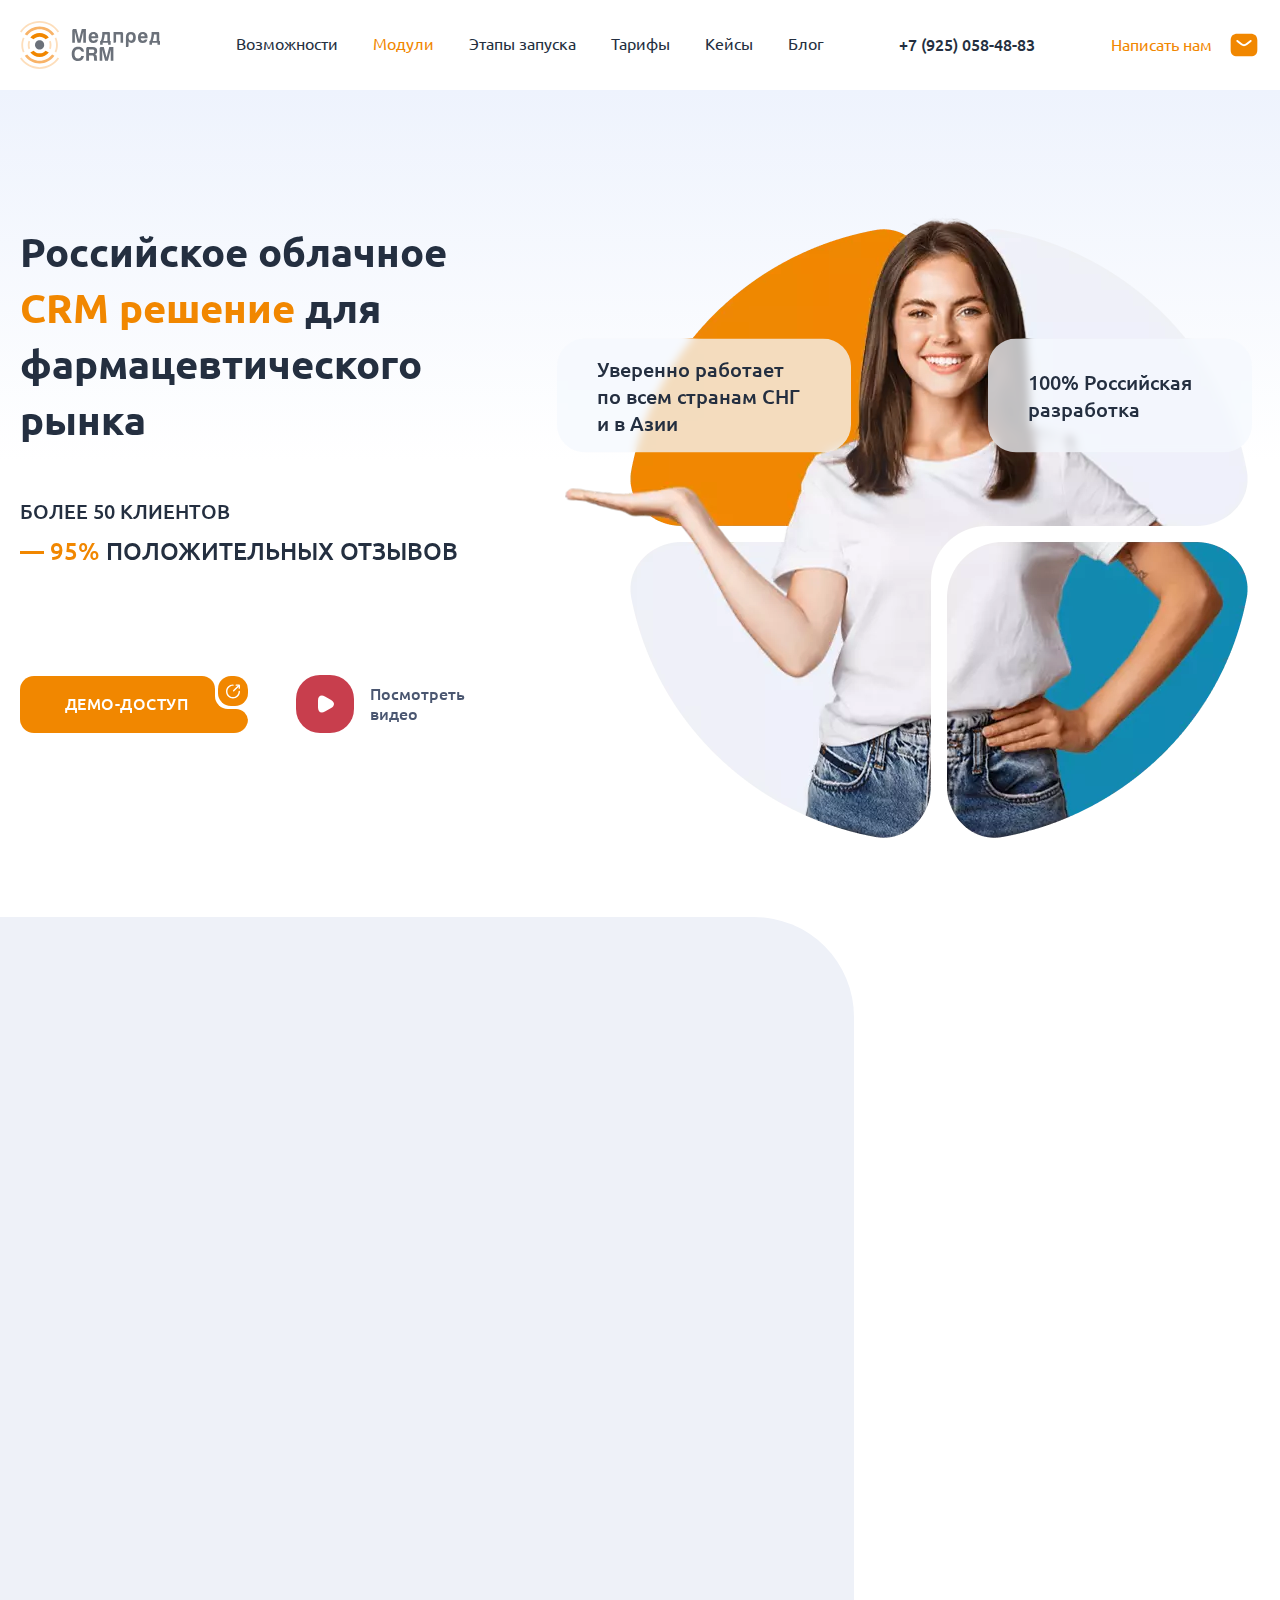
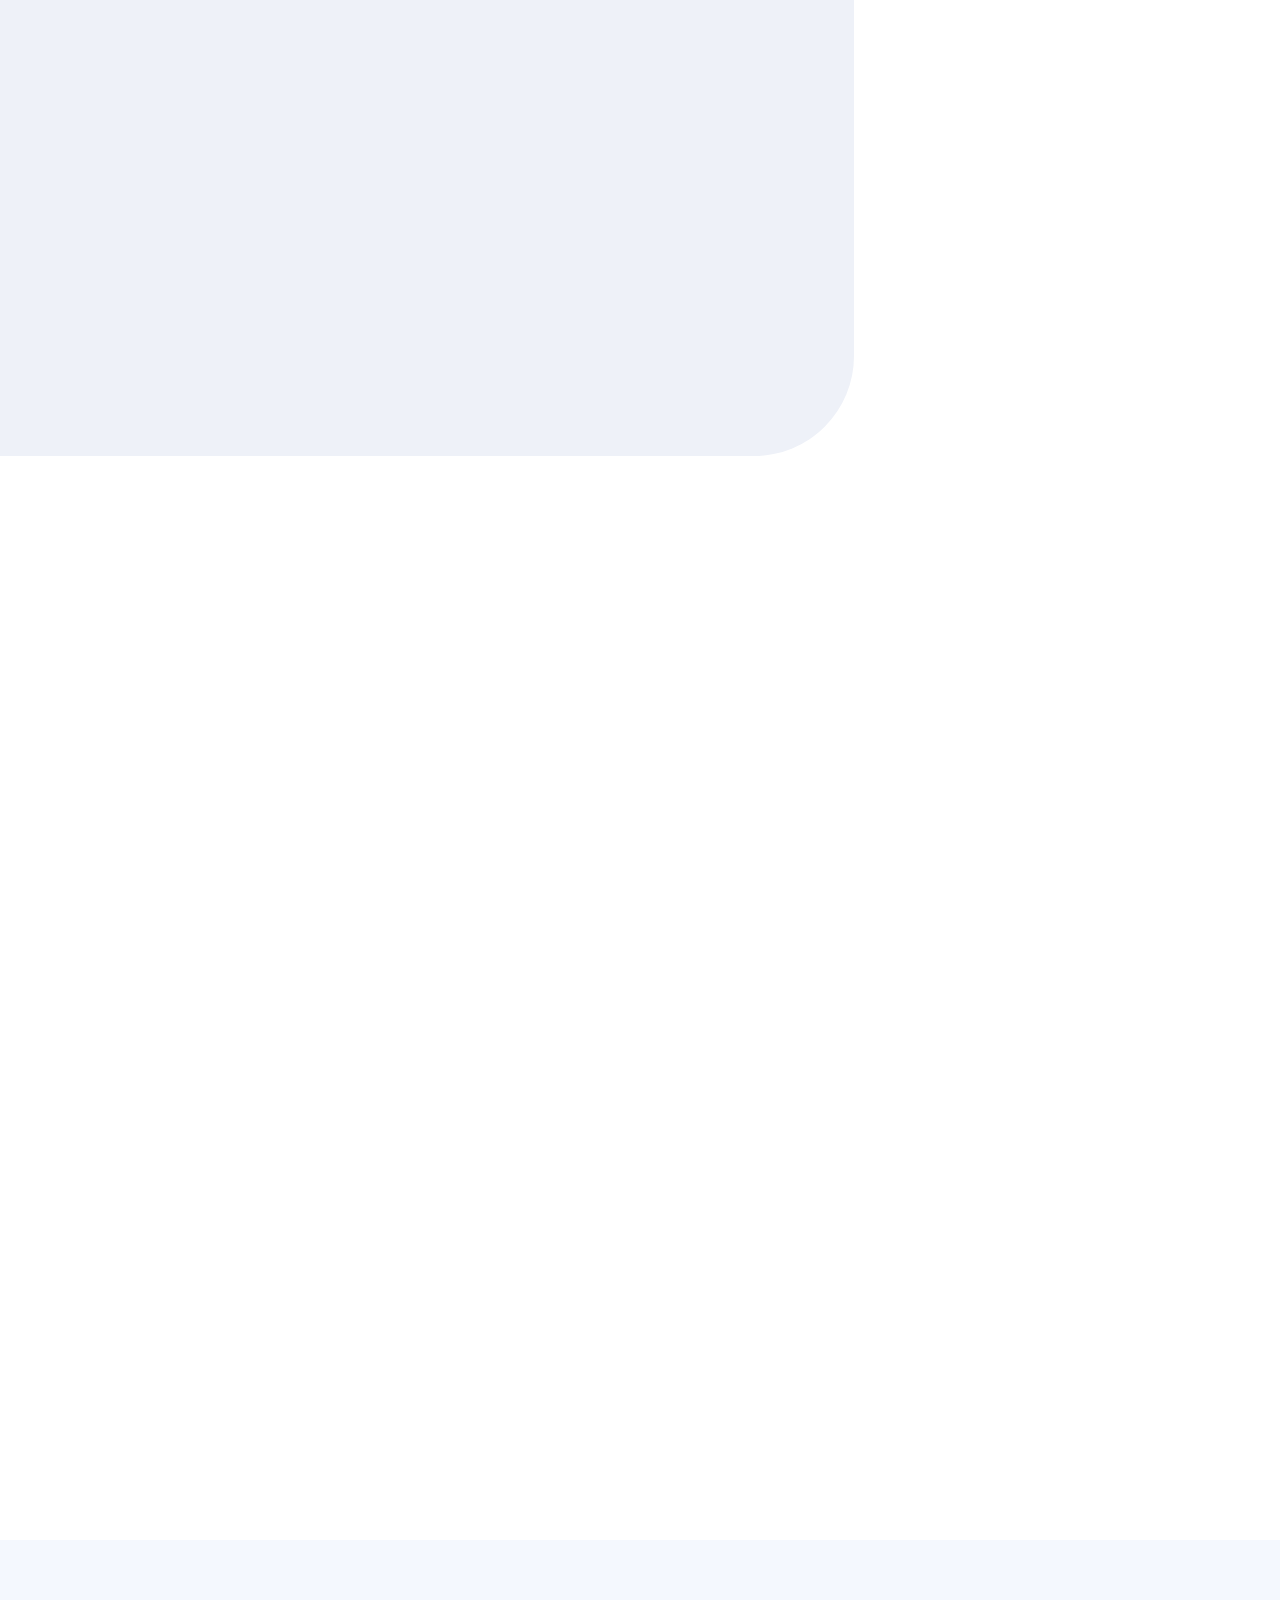
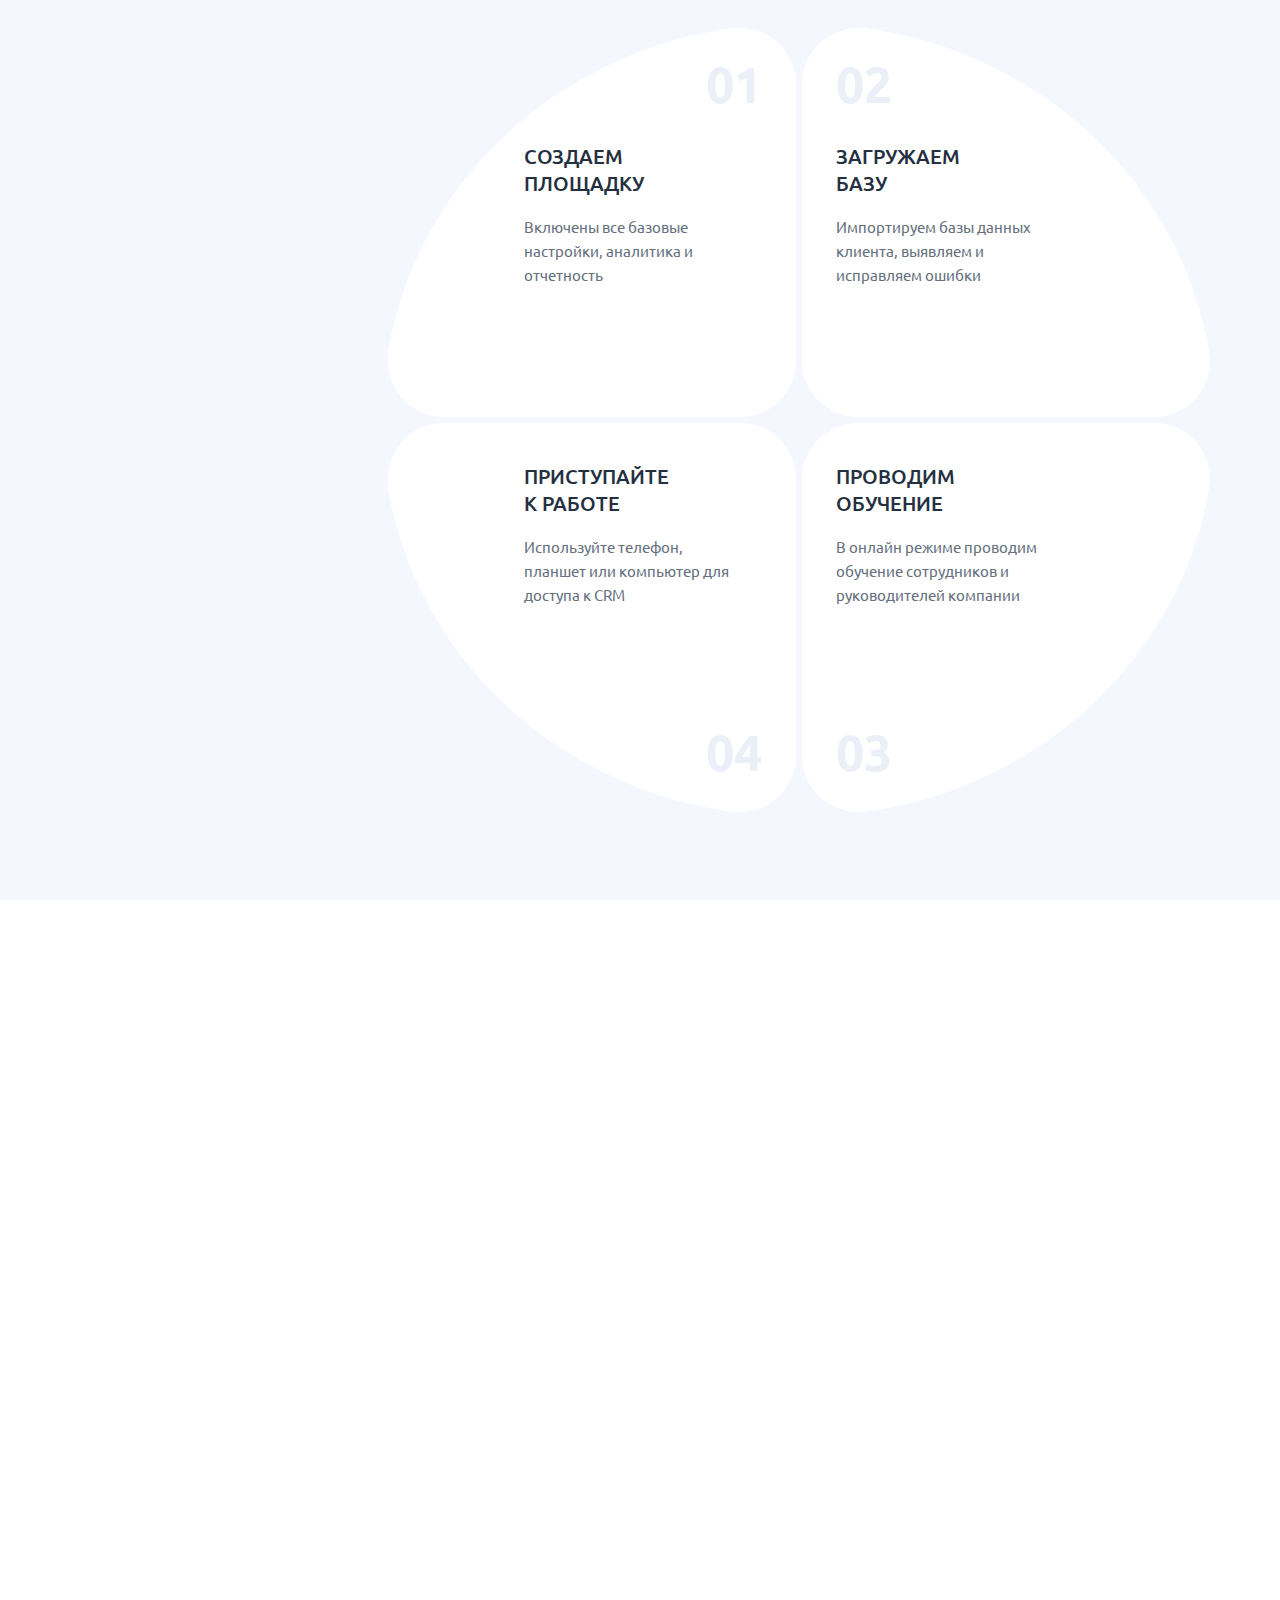
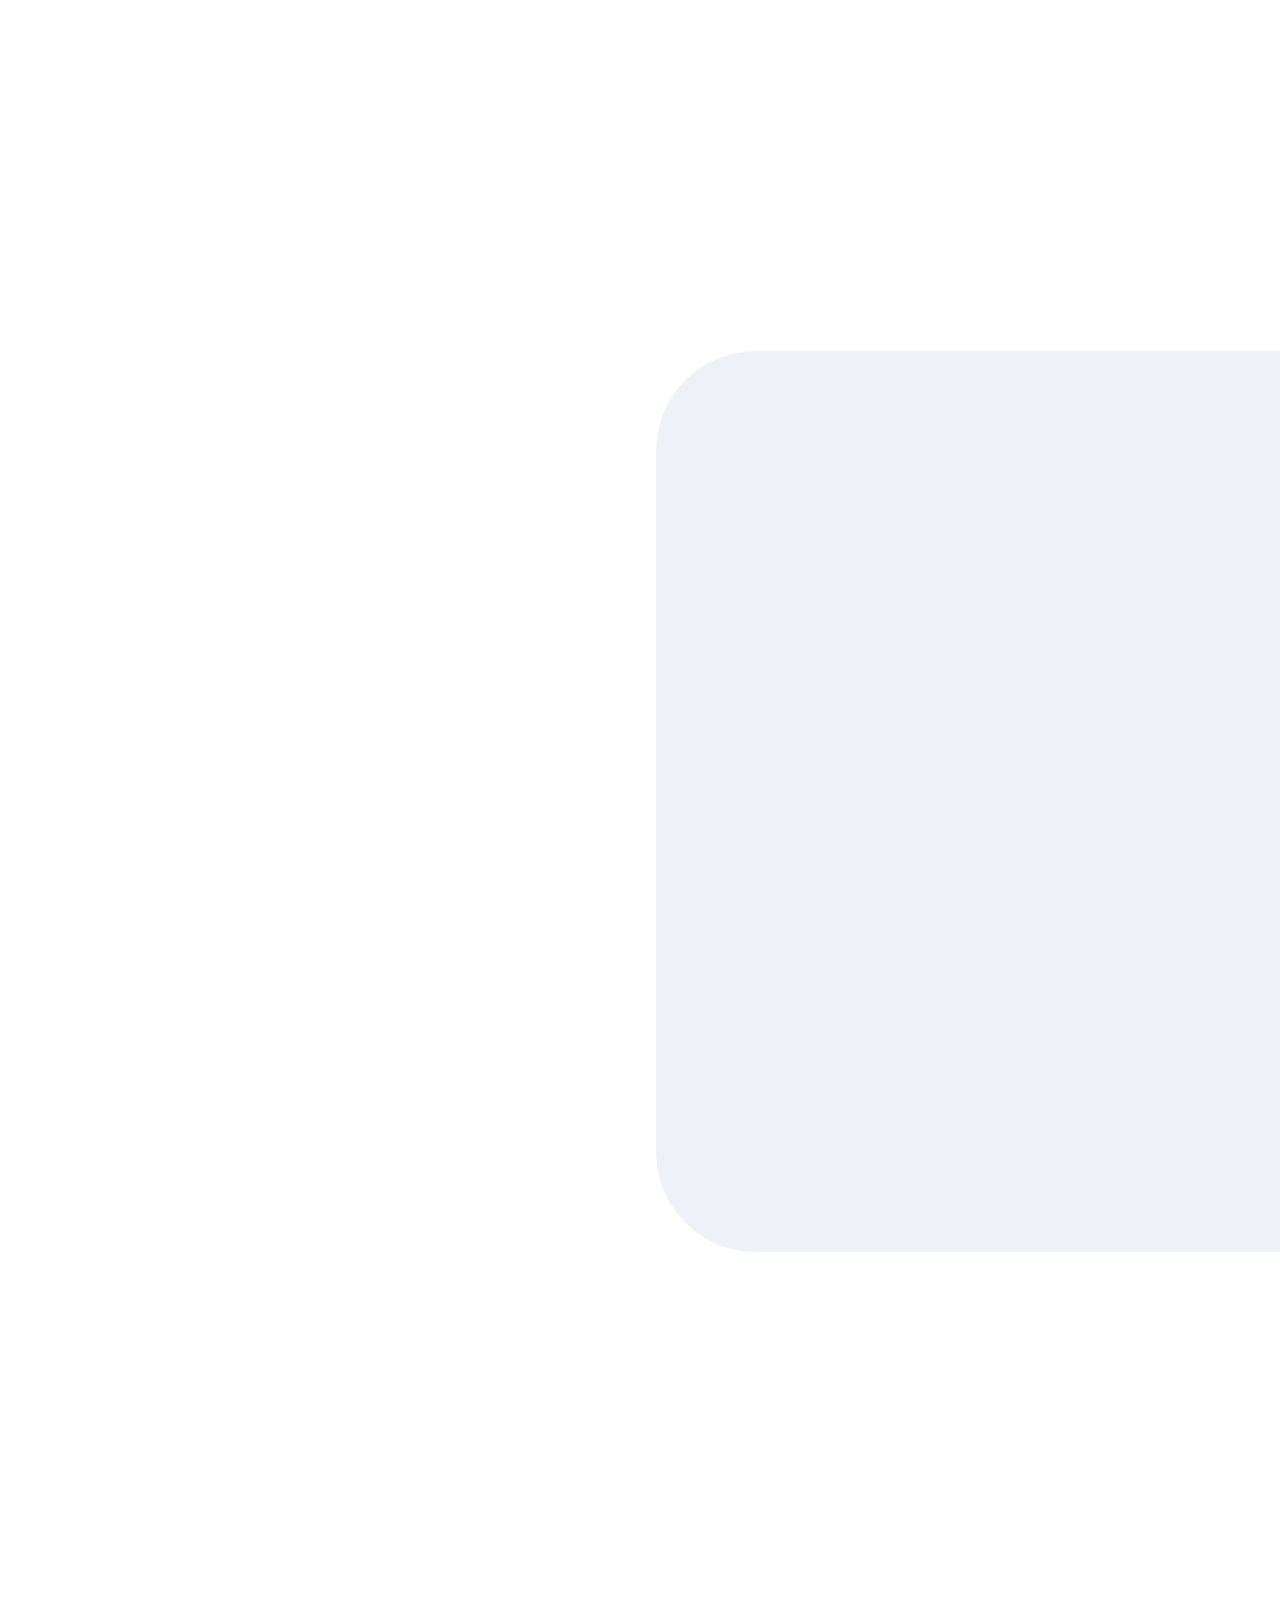
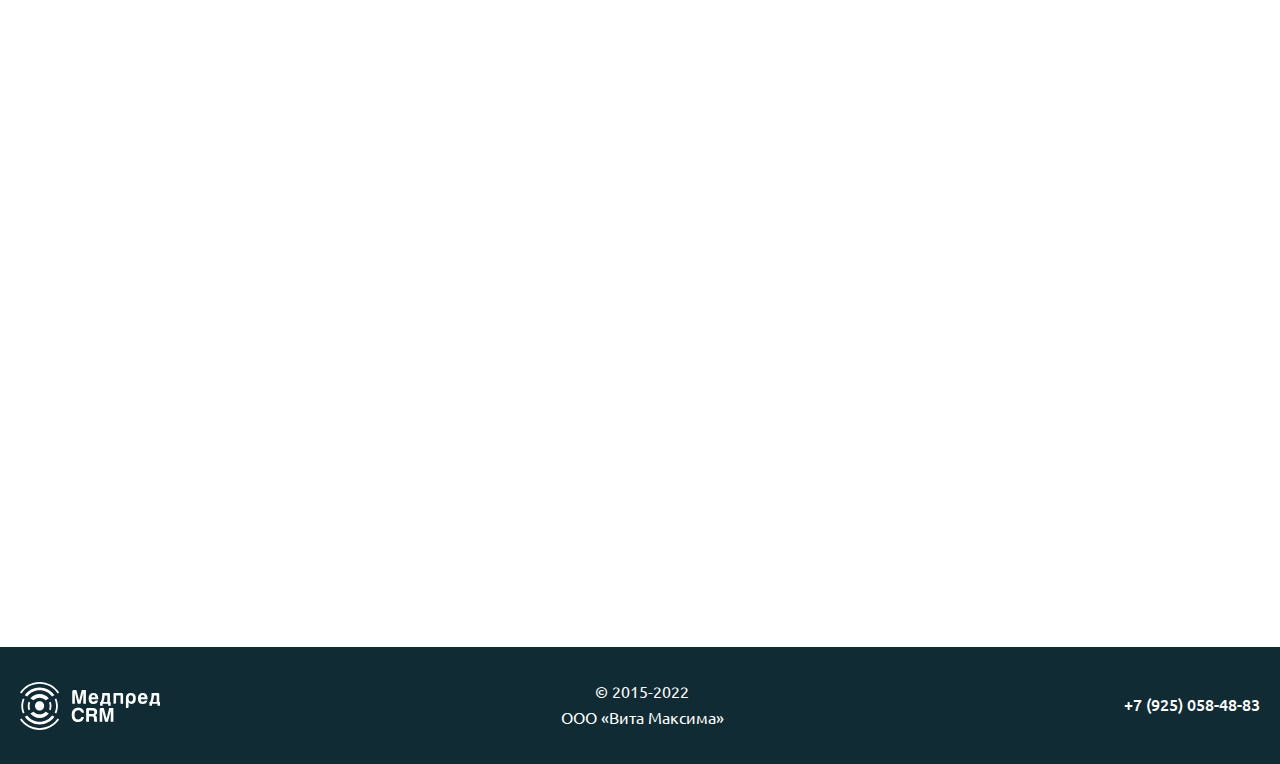
==== index.html @ c1ce5679 "new site" ====
<!DOCTYPE html>
<html lang="ru">

<head>
	<meta charset="UTF-8">
	<meta name="viewport" content="width=device-width, initial-scale=1.0">
	<link rel="stylesheet" href="plugins/swiper/swiper.min.css">
	<link rel="stylesheet" href="plugins/fancybox/fancybox.css">
	<link rel="stylesheet" href="plugins/aos/aos.css">
	<link rel="stylesheet" href="css/style.css">
	<title>Главная</title>
</head>

<body>

	<!--svg Sprite-->
<svg width="0" height="0" class="hidden" style="display: none">
	<symbol viewBox="0 0 32 32" xmlns="http://www.w3.org/2000/svg" id="sms">
		<path
			d="M22.6665 4.6665H9.33317C5.33317 4.6665 2.6665 6.6665 2.6665 11.3332V20.6665C2.6665 25.3332 5.33317 27.3332 9.33317 27.3332H22.6665C26.6665 27.3332 29.3332 25.3332 29.3332 20.6665V11.3332C29.3332 6.6665 26.6665 4.6665 22.6665 4.6665ZM23.2932 12.7865L19.1198 16.1198C18.2398 16.8265 17.1198 17.1732 15.9998 17.1732C14.8798 17.1732 13.7465 16.8265 12.8798 16.1198L8.7065 12.7865C8.27984 12.4398 8.21317 11.7998 8.5465 11.3732C8.89317 10.9465 9.51984 10.8665 9.9465 11.2132L14.1198 14.5465C15.1332 15.3598 16.8532 15.3598 17.8665 14.5465L22.0398 11.2132C22.4665 10.8665 23.1065 10.9332 23.4398 11.3732C23.7865 11.7998 23.7198 12.4398 23.2932 12.7865Z" />
	</symbol>
	<symbol viewBox="0 0 16 17" xmlns="http://www.w3.org/2000/svg" id="arrow-btn">
		<path fill-rule="evenodd" clip-rule="evenodd"
			d="M0.583496 8.92709C0.583496 4.83324 3.90603 1.51123 8.00016 1.51123C8.41438 1.51123 8.75016 1.84702 8.75016 2.26123C8.75016 2.67544 8.41438 3.01123 8.00016 3.01123C4.73429 3.01123 2.0835 5.66183 2.0835 8.92709C2.0835 12.1923 4.73429 14.8429 8.00016 14.8429C11.266 14.8429 13.9168 12.1923 13.9168 8.92709C13.9168 8.51288 14.2526 8.17709 14.6668 8.17709C15.081 8.17709 15.4168 8.51288 15.4168 8.92709C15.4168 13.0209 12.0943 16.3429 8.00016 16.3429C3.90603 16.3429 0.583496 13.0209 0.583496 8.92709Z" />
		<path fill-rule="evenodd" clip-rule="evenodd"
			d="M14.6635 2.26435C14.9564 2.55724 14.9564 3.03211 14.6635 3.32501L9.19683 8.79167C8.90394 9.08457 8.42907 9.08457 8.13617 8.79167C7.84328 8.49878 7.84328 8.02391 8.13617 7.73101L13.6028 2.26435C13.8957 1.97145 14.3706 1.97145 14.6635 2.26435Z" />
		<path fill-rule="evenodd" clip-rule="evenodd"
			d="M10.6968 2.26123C10.6968 1.84702 11.0326 1.51123 11.4468 1.51123H14.6668C15.081 1.51123 15.4168 1.84702 15.4168 2.26123V5.48123C15.4168 5.89544 15.081 6.23123 14.6668 6.23123C14.2526 6.23123 13.9168 5.89544 13.9168 5.48123V3.01123H11.4468C11.0326 3.01123 10.6968 2.67544 10.6968 2.26123Z" />
	</symbol>
	<symbol viewBox="0 0 24 24" xmlns="http://www.w3.org/2000/svg" id="play">
		<path
			d="M4 11.9999V8.43989C4 4.01989 7.13 2.2099 10.96 4.4199L14.05 6.1999L17.14 7.9799C20.97 10.1899 20.97 13.8099 17.14 16.0199L14.05 17.7999L10.96 19.5799C7.13 21.7899 4 19.9799 4 15.5599V11.9999Z" />
	</symbol>
	<symbol viewBox="0 0 24 24" xmlns="http://www.w3.org/2000/svg" id="user">
		<path fill-rule="evenodd" clip-rule="evenodd"
			d="M12 2.75C9.65279 2.75 7.75 4.65279 7.75 7C7.75 9.34721 9.65279 11.25 12 11.25C14.3472 11.25 16.25 9.34721 16.25 7C16.25 4.65279 14.3472 2.75 12 2.75ZM6.25 7C6.25 3.82436 8.82436 1.25 12 1.25C15.1756 1.25 17.75 3.82436 17.75 7C17.75 10.1756 15.1756 12.75 12 12.75C8.82436 12.75 6.25 10.1756 6.25 7Z" />
		<path fill-rule="evenodd" clip-rule="evenodd"
			d="M2.66016 22C2.66016 17.5791 6.99728 14.25 12.0002 14.25C17.003 14.25 21.3401 17.5791 21.3401 22C21.3401 22.4142 21.0044 22.75 20.5901 22.75C20.1759 22.75 19.8401 22.4142 19.8401 22C19.8401 18.6809 16.4773 15.75 12.0002 15.75C7.52303 15.75 4.16016 18.6809 4.16016 22C4.16016 22.4142 3.82437 22.75 3.41016 22.75C2.99594 22.75 2.66016 22.4142 2.66016 22Z" />
	</symbol>
	<symbol viewBox="0 0 24 24" xmlns="http://www.w3.org/2000/svg" id="home">
		<path fill-rule="evenodd" clip-rule="evenodd"
			d="M11.4837 1.26893C12.5191 1.24465 13.5961 1.50772 14.4501 2.10555L20.6288 6.43468C20.6291 6.43483 20.6286 6.43452 20.6288 6.43468C21.2484 6.86672 21.7707 7.53283 22.1361 8.23291C22.5017 8.9333 22.75 9.74277 22.75 10.5V17.78C22.75 20.503 20.5254 22.74 17.79 22.74H6.21C3.47347 22.74 1.25 20.5019 1.25 17.77V10.36C1.25 9.6495 1.47441 8.88048 1.80418 8.20836C2.134 7.53615 2.60552 6.88682 3.16901 6.44837L8.55901 2.24837C9.38375 1.60692 10.4482 1.29321 11.4837 1.26893ZM9.48046 3.43199C9.48037 3.43205 9.48054 3.43192 9.48046 3.43199L4.09099 7.63157C3.75471 7.89312 3.4109 8.33901 3.15082 8.86909C2.89059 9.39946 2.75 9.94045 2.75 10.36V17.77C2.75 19.6781 4.30653 21.24 6.21 21.24H17.79C19.6946 21.24 21.25 19.6769 21.25 17.78V10.5C21.25 10.0472 21.0933 9.47665 20.8064 8.92703C20.5195 8.37737 20.1413 7.92324 19.7712 7.66527L19.7696 7.66421L13.5899 3.3344C13.5898 3.33434 13.59 3.33446 13.5899 3.3344C13.044 2.95235 12.2958 2.7503 11.5188 2.76852C10.7419 2.78674 10.0057 3.02357 9.48046 3.43199Z" />
		<path fill-rule="evenodd" clip-rule="evenodd"
			d="M12 14.24C12.4142 14.24 12.75 14.5758 12.75 14.99V17.99C12.75 18.4042 12.4142 18.74 12 18.74C11.5858 18.74 11.25 18.4042 11.25 17.99V14.99C11.25 14.5758 11.5858 14.24 12 14.24Z" />
	</symbol>
	<symbol viewBox="-3 4.5 24 24" xmlns="http://www.w3.org/2000/svg" id="phone">
		<path
			d="M13.8 25.52c-3.12 0-6.48-2.72-8.76-4.96-1.96-1.92-5.12-5.64-5.040-8.96 0.040-1.4 0.64-2.56 1.76-3.52 1.28-1.080 2.28-1.6 3.16-1.6 1.24 0 1.92 0.96 2.36 1.6 0.4 0.6 1.4 2.080 1.8 2.84 0.64 1.2 0.32 2.28-0.92 3.24-0.080 0.040-0.080 0.080-0.12 0.12-0.040 0.36 0.84 1.24 1.24 1.6l0.4 0.4c0.4 0.4 1.2 1.24 1.6 1.24 0.040 0 0.12-0.080 0.12-0.12 0.64-0.84 1.32-1.24 2.080-1.24 0.48 0 0.88 0.16 1.16 0.32 0.76 0.4 2.24 1.4 2.84 1.8 0.56 0.4 1.44 1 1.6 2.040 0.12 0.96-0.36 2.040-1.56 3.48-1.040 1.16-2.28 1.72-3.72 1.72v0zM4.96 8.12c-0.24 0-0.84 0.16-2.080 1.2-0.76 0.64-1.16 1.4-1.2 2.32-0.080 2 1.56 4.8 4.48 7.72 2.84 2.84 5.6 4.48 7.6 4.48v0c0.96 0 1.8-0.4 2.48-1.2 1.12-1.32 1.24-1.92 1.2-2.16-0.040-0.28-0.32-0.52-0.88-0.88-0.44-0.32-1.96-1.32-2.68-1.72-0.12-0.080-0.24-0.12-0.36-0.12-0.2 0-0.48 0.2-0.76 0.6-0.48 0.64-1.040 0.76-1.44 0.76v0c-1.080 0-2.040-0.96-2.8-1.72l-0.36-0.36c-0.8-0.8-1.8-1.76-1.72-2.88 0.040-0.36 0.16-0.88 0.76-1.32 0.76-0.56 0.64-0.8 0.48-1.12-0.4-0.72-1.4-2.24-1.72-2.68-0.48-0.68-0.72-0.92-1-0.92z">
		</path>
	</symbol>
	<symbol viewBox="0 0 24 24" xmlns="http://www.w3.org/2000/svg" id="mail">
		<path fill-rule="evenodd" clip-rule="evenodd"
			d="M3.88534 5.2371C3.20538 5.86848 2.75 6.89295 2.75 8.5V15.5C2.75 17.1071 3.20538 18.1315 3.88534 18.7629C4.57535 19.4036 5.61497 19.75 7 19.75H17C18.385 19.75 19.4246 19.4036 20.1147 18.7629C20.7946 18.1315 21.25 17.1071 21.25 15.5V8.5C21.25 6.89295 20.7946 5.86848 20.1147 5.2371C19.4246 4.59637 18.385 4.25 17 4.25H7C5.61497 4.25 4.57535 4.59637 3.88534 5.2371ZM2.86466 4.13791C3.92465 3.15363 5.38503 2.75 7 2.75H17C18.615 2.75 20.0754 3.15363 21.1353 4.13791C22.2054 5.13152 22.75 6.60705 22.75 8.5V15.5C22.75 17.393 22.2054 18.8685 21.1353 19.8621C20.0754 20.8464 18.615 21.25 17 21.25H7C5.38503 21.25 3.92465 20.8464 2.86466 19.8621C1.79462 18.8685 1.25 17.393 1.25 15.5V8.5C1.25 6.60705 1.79462 5.13152 2.86466 4.13791Z" />
		<path fill-rule="evenodd" clip-rule="evenodd"
			d="M17.586 8.53196C17.8445 8.85561 17.7917 9.32754 17.4681 9.58605L14.3372 12.0868C13.0338 13.1244 10.9563 13.1244 9.65289 12.0868L9.65104 12.0853L6.53105 9.58531C6.2078 9.3263 6.15573 8.85429 6.41474 8.53105C6.67375 8.2078 7.14576 8.15573 7.46901 8.41474L10.588 10.9139C11.3446 11.5155 12.6462 11.5154 13.4026 10.9135C13.4027 10.9134 13.4025 10.9136 13.4026 10.9135L16.532 8.41401C16.8556 8.15551 17.3275 8.20832 17.586 8.53196Z" />
	</symbol>
	<symbol viewBox="0 0 418 341" xmlns="http://www.w3.org/2000/svg" id="news">
		<path
			d="M335 32C335 14.3269 320.673 0 303 0H418V113C418 95.3269 403.673 81 386 81H367C349.327 81 335 66.6731 335 49V32Z" />
		<path
			d="M144.5 317C144.5 330.255 155.245 341 168.5 341H0V261C0 278.673 14.3269 293 32 293H120.5C133.755 293 144.5 303.745 144.5 317Z" />
	</symbol>
	<symbol viewBox="0 0 418 341" xmlns="http://www.w3.org/2000/svg" id="news-2">

	</symbol>
</svg>
<!--svg Sprite-->

	<div class="wrapper">
		<header class="header">
			<div class='container'>
				<div class="header__row">
					<div class="header__left">
						<div class="header__logo">
							<a href="/" class="logo">
								<img src="img/logo.svg" alt="#" />
							</a>
						</div>
					</div>
					<div class="header__center">
						<div class="header__menu">
							<div class="menu js-menu">
								<nav class="menu__body">
									<ul class="menu__list">
										<li class="menu__item">
											<a href="#" class="menu__link">Возможности</a>
										</li>
										<li class="menu__item">
											<a href="#" class="menu__link active">Модули</a>
										</li>
										<li class="menu__item">
											<a href="#" class="menu__link">Этапы запуска</a>
										</li>
										<li class="menu__item">
											<a href="#" class="menu__link">Тарифы</a>
										</li>
										<li class="menu__item">
											<a href="#" class="menu__link">Кейсы</a>
										</li>
										<li class="menu__item">
											<a href="#" class="menu__link">Блог</a>
										</li>
									</ul>
								</nav>
							</div>
						</div>
					</div>
					<div class="header__phone" data-da=".menu__body,575.98,last">
						<a href="tel:79250584883" class="header__tel">+7 (925) 058-48-83</a>
					</div>
					<div class="header__right">
						<div class="header__body">
							<div class="header__button">
								<a href="#" class="header__btn">
									Написать нам
									<svg>
										<use xlink:href="#sms"></use>
									</svg>
								</a>
							</div>
							<div class="header__icon">
								<div class="icon-menu js-menu__btn">
									<span></span>
									<span></span>
									<span></span>
								</div>
							</div>
						</div>
					</div>
				</div>
			</div>
		</header>
		<div class="main">


<div class="offer">
	<div class='container'>
		<div class="offer__row">
			<div class="offer__left">
				<div class="offer__body" data-aos="fade" data-aos-duration="1000">
					<div class="offer__title">
						<h1>
							Российское облачное<br> <span>CRM решение</span> для фармацевтического рынка
						</h1>
					</div>
					<div class="offer__text">
						Более 50 клиентов<br>
						<span><span class="color-orange">— 95%</span> положительных отзывов</span>
					</div>
					<div class="offer__bottons">
						<div class="offer__btn">
							<a href="#" class="btn btn-orange">
								<div class="btn__icon">
									<div class="btn__elem-1"></div>
									<svg>
										<use xlink:href="#arrow-btn"></use>
									</svg>
									<div class="btn__elem-2"></div>
								</div>
								<div class="btn__text">
									Демо-доступ
								</div>
							</a>
						</div>
						<div class="offer__btn">
							<a href="#" class="btn-video">
								<span>
									<svg>
										<use xlink:href="#play"></use>
									</svg>
								</span>
								Посмотреть<br>
								видео
							</a>
						</div>
					</div>
				</div>
			</div>
			<div class="offer__right">
				<div class="offer__box">
					<div class="offer__items">
						<div class="offer__item" data-aos="fade" data-aos-duration="1000" data-aos-delay="300">
							<div class="offer__item-text">
								Уверенно работает<br>
								по всем странам СНГ<br>
								и в Азии
							</div>
						</div>
						<div class="offer__item" data-aos="fade" data-aos-duration="1000" data-aos-delay="600">
							<div class="offer__item-text">
								100% Российская<br>
								разработка
							</div>
						</div>
						<div class="offer__item" data-aos="fade" data-aos-duration="1000" data-aos-delay="1200">
							<div class="offer__item-text">
								Есть английская<br>
								версия
							</div>
						</div>
						<div class="offer__item" data-aos="fade" data-aos-duration="1000" data-aos-delay="900">
							<div class="offer__item-text">
								Регистрация в<br>
								Минсвязи и <br>
								Роскомнадзоре
							</div>
						</div>
					</div>
					<div class="offer__images">
						<div class="offer__img">
							<picture>
								<source srcset="img/offer-img.webp" type="image/webp">
								<img src="img/offer-img.png" alt="#" />
							</picture>
						</div>
					</div>
				</div>
			</div>
		</div>
	</div>
</div>

<div class="about-home">
	<div class='container'>
		<div class="about-home__top" data-aos="fade" data-aos-duration="1000">
			<div class="about-home__title">
				Медпред CRM это:
			</div>
			<div class="about-home__text">
				универсальный продукт с которым можно работать на любом устройстве - ПК, ноутбук, планшет, смартфон и на
				любой операционной системе Windows/Mac OS Linuks
			</div>
		</div>
		<div class="about-home__row">
			<div class="about-home__col">
				<div class="item-about" data-aos="fade" data-aos-duration="1000">
					<div class="item-about__icon">
						<svg viewBox="0 0 40 40" fill="none" xmlns="http://www.w3.org/2000/svg">
							<path fill-rule="evenodd" clip-rule="evenodd"
								d="M10.2308 18.4629C10.2697 19.0138 9.85456 19.4919 9.30364 19.5308C2.75451 19.9926 2.74321 29.4903 9.26972 29.9832H12.4334C12.9857 29.9832 13.4334 30.431 13.4334 30.9832C13.4334 31.5355 12.9857 31.9832 12.4334 31.9832H9.2333C9.20983 31.9832 9.18637 31.9824 9.16296 31.9808C0.123414 31.3434 0.123414 18.1731 9.16296 17.5357C9.71388 17.4969 10.192 17.912 10.2308 18.4629Z"
								fill="white" />
							<path fill-rule="evenodd" clip-rule="evenodd"
								d="M10.654 9.74734C9.41449 11.8725 9.00975 14.723 10.2578 18.1951C10.4446 18.7148 10.1748 19.2876 9.65505 19.4744C9.13532 19.6612 8.56255 19.3914 8.37573 18.8716C6.9488 14.902 7.35863 11.4276 8.92639 8.73968C10.4804 6.07536 13.1168 4.27796 15.9872 3.52254C18.8575 2.76713 22.033 3.03503 24.6875 4.5955C27.2113 6.07908 29.1761 8.67947 29.9707 12.4624C33.6422 13.2202 36.184 16.0319 37.163 19.2507C38.2045 22.675 37.5209 26.7031 34.4492 29.3962C32.601 31.0748 30.2133 32.0009 27.713 31.9834H27.5667C27.0144 31.9834 26.5667 31.5356 26.5667 30.9834C26.5667 30.4311 27.0144 29.9834 27.5667 29.9834H27.7241C29.7192 29.9981 31.6272 29.2601 33.1104 27.9104L33.1249 27.8975C35.5137 25.8072 36.1031 22.639 35.2496 19.8327C34.3962 17.0268 32.1439 14.7259 28.9907 14.3254C28.5521 14.2697 28.2021 13.9326 28.1301 13.4964C27.5272 9.84805 25.7864 7.56141 23.674 6.31966C21.5379 5.06397 18.9217 4.81834 16.4962 5.45667C14.0708 6.095 11.9073 7.59864 10.654 9.74734Z"
								fill="white" />
							<path fill-rule="evenodd" clip-rule="evenodd"
								d="M19.9998 20.2166C15.9521 20.2166 12.6665 23.5022 12.6665 27.5499C12.6665 28.6384 12.9016 29.6554 13.3334 30.5477C13.3381 30.5574 13.3426 30.5672 13.347 30.5771C13.4622 30.8363 13.5904 31.0781 13.7311 31.3032L13.7432 31.3231C15.0038 33.4484 17.3337 34.8832 19.9998 34.8832C22.666 34.8832 24.9959 33.4484 26.2564 31.3231L26.2685 31.3032C26.4093 31.0781 26.5374 30.8363 26.6527 30.5771C26.657 30.5672 26.6616 30.5574 26.6663 30.5477C27.098 29.6554 27.3332 28.6384 27.3332 27.5499C27.3332 23.5022 24.0476 20.2166 19.9998 20.2166ZM10.6665 27.5499C10.6665 22.3976 14.8476 18.2166 19.9998 18.2166C25.1521 18.2166 29.3332 22.3976 29.3332 27.5499C29.3332 28.9224 29.0374 30.2334 28.4737 31.4041C28.3255 31.7359 28.158 32.0525 27.9707 32.3533C26.3632 35.0558 23.3962 36.8832 19.9998 36.8832C16.6035 36.8832 13.6364 35.0558 12.0289 32.3533C11.8416 32.0525 11.6742 31.7359 11.526 31.4042C10.9623 30.2334 10.6665 28.9224 10.6665 27.5499Z"
								fill="white" />
							<path fill-rule="evenodd" clip-rule="evenodd"
								d="M23.334 25.2378C23.709 25.6432 23.6843 26.2759 23.2789 26.6509L19.7289 29.9342C19.3346 30.2989 18.7226 30.287 18.3428 29.9072L16.6928 28.2572C16.3023 27.8667 16.3023 27.2335 16.6928 26.843C17.0833 26.4524 17.7165 26.4525 18.107 26.843L19.0769 27.8129L21.9209 25.1826C22.3264 24.8076 22.959 24.8323 23.334 25.2378Z"
								fill="white" />
						</svg>
					</div>
					<div class="item-about__body">
						<a href="video.mp4" data-fancybox class="item-about__btn">
							<span>
								<svg>
									<use xlink:href="#play"></use>
								</svg>
							</span>
						</a>
						<div class="item-about__block">
							<div class="item-about__title">
								Простота
							</div>
							<div class="item-about__text">
								Предельно проста и удобна в использовании для медицинского представителя - все основные действия
								(добавление врача, клиники/аптеки, планирование визита к врачу/ваптеку и т д) происходят в одном
								окне
							</div>
						</div>
					</div>
				</div>
			</div>
			<div class="about-home__col">
				<div class="item-about" data-aos="fade" data-aos-duration="1000">
					<div class="item-about__icon">
						<svg viewBox="0 0 40 40" fill="none" xmlns="http://www.w3.org/2000/svg">
							<path
								d="M14.1668 31.6666H13.3335C6.66683 31.6666 3.3335 29.9999 3.3335 21.6666V13.3333C3.3335 6.66659 6.66683 3.33325 13.3335 3.33325H26.6668C33.3335 3.33325 36.6668 6.66659 36.6668 13.3333V21.6666C36.6668 28.3333 33.3335 31.6666 26.6668 31.6666H25.8335C25.3168 31.6666 24.8168 31.9166 24.5002 32.3333L22.0002 35.6666C20.9002 37.1333 19.1002 37.1333 18.0002 35.6666L15.5002 32.3333C15.2335 31.9666 14.6168 31.6666 14.1668 31.6666Z"
								stroke="white" stroke-width="2" stroke-miterlimit="10" stroke-linecap="round"
								stroke-linejoin="round" />
							<path
								d="M26.6606 17.5833C26.2464 17.5833 25.9106 17.9191 25.9106 18.3333C25.9106 18.7475 26.2464 19.0833 26.6606 19.0833H26.6756C27.0898 19.0833 27.4256 18.7475 27.4256 18.3333C27.4256 17.9191 27.0898 17.5833 26.6756 17.5833H26.6606Z"
								stroke="white" stroke-width="1.5" stroke-linecap="round" stroke-linejoin="round" />
							<path
								d="M19.9926 17.5833C19.5784 17.5833 19.2426 17.9191 19.2426 18.3333C19.2426 18.7475 19.5784 19.0833 19.9926 19.0833H20.0076C20.4218 19.0833 20.7576 18.7475 20.7576 18.3333C20.7576 17.9191 20.4218 17.5833 20.0076 17.5833H19.9926Z"
								stroke="white" stroke-width="1.5" stroke-linecap="round" stroke-linejoin="round" />
							<path
								d="M13.3242 17.5833C12.91 17.5833 12.5742 17.9191 12.5742 18.3333C12.5742 18.7475 12.91 19.0833 13.3242 19.0833H13.3391C13.7534 19.0833 14.0891 18.7475 14.0891 18.3333C14.0891 17.9191 13.7534 17.5833 13.3391 17.5833H13.3242Z"
								stroke="white" stroke-width="1.5" stroke-linecap="round" stroke-linejoin="round" />
						</svg>
					</div>
					<div class="item-about__body">
						<a href="video.mp4" data-fancybox class="item-about__btn">
							<span>
								<svg>
									<use xlink:href="#play"></use>
								</svg>
							</span>
						</a>
						<div class="item-about__block">
							<div class="item-about__title">
								Критерии<br>
								визитов
							</div>
							<div class="item-about__text">
								Модуль позволяет самостоятельно проставлять критерии визитов, вневизитные активности и их вес,
								объединять любые объекты и субъекты в группы через систему меток и многое другое
							</div>
						</div>
					</div>
				</div>
			</div>
			<div class="about-home__col">
				<div class="item-about" data-aos="fade" data-aos-duration="1000">
					<div class="item-about__icon">
						<svg viewBox="0 0 40 40" fill="none" xmlns="http://www.w3.org/2000/svg">
							<path
								d="M20 25C22.7614 25 25 22.7614 25 20C25 17.2386 22.7614 15 20 15C17.2386 15 15 17.2386 15 20C15 22.7614 17.2386 25 20 25Z"
								stroke="white" stroke-width="2" stroke-miterlimit="10" stroke-linecap="round"
								stroke-linejoin="round" />
							<path
								d="M3.3335 21.4667V18.5334C3.3335 16.8001 4.75016 15.3667 6.50016 15.3667C9.51683 15.3667 10.7502 13.2334 9.2335 10.6167C8.36683 9.11672 8.8835 7.16672 10.4002 6.30006L13.2835 4.65006C14.6002 3.86672 16.3002 4.33339 17.0835 5.65006L17.2668 5.96672C18.7668 8.58339 21.2335 8.58339 22.7502 5.96672L22.9335 5.65006C23.7168 4.33339 25.4168 3.86672 26.7335 4.65006L29.6168 6.30006C31.1335 7.16672 31.6502 9.11672 30.7835 10.6167C29.2668 13.2334 30.5002 15.3667 33.5168 15.3667C35.2502 15.3667 36.6835 16.7834 36.6835 18.5334V21.4667C36.6835 23.2001 35.2668 24.6334 33.5168 24.6334C30.5002 24.6334 29.2668 26.7667 30.7835 29.3834C31.6502 30.9001 31.1335 32.8334 29.6168 33.7001L26.7335 35.3501C25.4168 36.1334 23.7168 35.6667 22.9335 34.3501L22.7502 34.0334C21.2502 31.4167 18.7835 31.4167 17.2668 34.0334L17.0835 34.3501C16.3002 35.6667 14.6002 36.1334 13.2835 35.3501L10.4002 33.7001C8.8835 32.8334 8.36683 30.8834 9.2335 29.3834C10.7502 26.7667 9.51683 24.6334 6.50016 24.6334C4.75016 24.6334 3.3335 23.2001 3.3335 21.4667Z"
								stroke="white" stroke-width="2" stroke-miterlimit="10" stroke-linecap="round"
								stroke-linejoin="round" />
						</svg>
					</div>
					<div class="item-about__body">
						<a href="video.mp4" data-fancybox class="item-about__btn">
							<span>
								<svg>
									<use xlink:href="#play"></use>
								</svg>
							</span>
						</a>
						<div class="item-about__block">
							<div class="item-about__title">
								Широкие<br>
								возможности
							</div>
							<div class="item-about__text">
								Обладает самыми широкими возможностями для руководителя - добавление/удаление сотрудников,
								копирование базы, установка часовых поясов, добавление продукции компании (в том числе и SKU)
							</div>
						</div>
					</div>
				</div>
			</div>
			<div class="about-home__col">
				<div class="item-about" data-aos="fade" data-aos-duration="1000">
					<div class="item-about__icon">
						<svg viewBox="0 0 40 40" fill="none" xmlns="http://www.w3.org/2000/svg">
							<path d="M13.3335 3.33325V8.33325" stroke="white" stroke-width="2" stroke-miterlimit="10"
								stroke-linecap="round" stroke-linejoin="round" />
							<path d="M26.6665 3.33325V8.33325" stroke="white" stroke-width="2" stroke-miterlimit="10"
								stroke-linecap="round" stroke-linejoin="round" />
							<path
								d="M30.3333 35.6667C33.2788 35.6667 35.6667 33.2789 35.6667 30.3334C35.6667 27.3878 33.2788 25 30.3333 25C27.3878 25 25 27.3878 25 30.3334C25 33.2789 27.3878 35.6667 30.3333 35.6667Z"
								stroke="white" stroke-width="2" stroke-linecap="round" stroke-linejoin="round" />
							<path d="M36.6667 36.6667L35 35" stroke="white" stroke-width="2" stroke-linecap="round"
								stroke-linejoin="round" />
							<path d="M5.8335 15.1499H34.1668" stroke="white" stroke-width="2" stroke-miterlimit="10"
								stroke-linecap="round" stroke-linejoin="round" />
							<path
								d="M22.2833 36.6666H13.3333C7.5 36.6666 5 33.3333 5 28.3333V14.1666C5 9.16659 7.5 5.83325 13.3333 5.83325H26.6667C32.5 5.83325 35 9.16659 35 14.1666V21.6666"
								stroke="white" stroke-width="2" stroke-miterlimit="10" stroke-linecap="round"
								stroke-linejoin="round" />
							<path
								d="M19.9926 22.0833C19.5784 22.0833 19.2426 22.4191 19.2426 22.8333C19.2426 23.2475 19.5784 23.5833 19.9926 23.5833H20.0076C20.4218 23.5833 20.7576 23.2475 20.7576 22.8333C20.7576 22.4191 20.4218 22.0833 20.0076 22.0833H19.9926Z"
								stroke="white" stroke-width="1.5" stroke-linecap="round" stroke-linejoin="round" />
							<path
								d="M13.8237 22.0833C13.4095 22.0833 13.0737 22.4191 13.0737 22.8333C13.0737 23.2475 13.4095 23.5833 13.8237 23.5833H13.8387C14.2529 23.5833 14.5887 23.2475 14.5887 22.8333C14.5887 22.4191 14.2529 22.0833 13.8387 22.0833H13.8237Z"
								stroke="white" stroke-width="1.5" stroke-linecap="round" stroke-linejoin="round" />
							<path
								d="M13.8237 28.0833C13.4095 28.0833 13.0737 28.4191 13.0737 28.8333C13.0737 29.2475 13.4095 29.5833 13.8237 29.5833H13.8387C14.2529 29.5833 14.5887 29.2475 14.5887 28.8333C14.5887 28.4191 14.2529 28.0833 13.8387 28.0833H13.8237Z"
								stroke="white" stroke-width="1.5" stroke-linecap="round" stroke-linejoin="round" />
						</svg>
					</div>
					<div class="item-about__body">
						<a href="video.mp4" data-fancybox class="item-about__btn">
							<span>
								<svg>
									<use xlink:href="#play"></use>
								</svg>
							</span>
						</a>
						<div class="item-about__block">
							<div class="item-about__title">
								Отчеты и<br>
								аналитика
							</div>
							<div class="item-about__text">
								Модуль проводить подробную аналитику работы медпредставителей и контролировать их деятельность,
								в том числе через журнал действий
							</div>
						</div>
					</div>
				</div>
			</div>
		</div>
	</div>
</div>

<div class="modules-home">
	<div class='container'>
		<div class="modules-home__row">
			<div class="modules-home__col" data-aos="fade" data-aos-duration="1000">
				<div class="item-modules">
					<div class="item-modules__row">
						<div class="item-modules__icon">
							<svg viewBox="0 0 28 29" fill="none" xmlns="http://www.w3.org/2000/svg">
								<path fill-rule="evenodd" clip-rule="evenodd"
									d="M8.48696 3.99438L8.52826 3.81438C8.60696 3.47988 8.73596 2.98788 9.00226 2.50338C9.27376 2.00988 9.69446 1.50968 10.3545 1.18038C11.0123 0.85268 11.8365 0.730379 12.8558 0.865379C13.9808 1.01538 16.2405 1.38738 18.237 2.40288C20.2448 3.42438 22.1258 5.18168 22.1258 8.10818C22.1258 9.62018 21.5408 11.2424 20.9738 12.2999C20.7015 12.8084 20.3783 13.2944 20.0543 13.5562C19.98 13.6162 19.8743 13.6912 19.743 13.7437C19.383 14.9268 18.6663 15.9699 17.691 16.7303C16.7157 17.4908 15.5293 17.9314 14.294 17.9919C13.0588 18.0525 11.835 17.7301 10.7899 17.0687C9.74486 16.4074 8.92956 15.4394 8.45546 14.2972L8.43746 14.3002L8.17126 13.9769L8.17046 13.9754L8.16896 13.9739L8.16526 13.9687L8.15246 13.9537C8.08826 13.8738 8.02656 13.792 7.96726 13.7084C7.80526 13.4838 7.65266 13.2526 7.50976 13.0154C7.15726 12.4319 6.73196 11.6009 6.45976 10.6312C6.18826 9.66138 6.06376 8.52438 6.34876 7.35138C6.62626 6.20988 7.28096 5.08638 8.46676 4.08288L8.48696 3.99438ZM9.74696 13.4729C10.0723 14.4083 10.6969 15.2104 11.5242 15.7549C12.3514 16.2994 13.3352 16.5559 14.323 16.4848C15.3108 16.4136 16.2476 16.0188 16.9883 15.3613C17.7289 14.7039 18.2322 13.8206 18.42 12.8482L18.5048 12.8767C18.5018 12.8342 18.5003 12.7917 18.5003 12.7492C18.5003 11.5079 18.3278 10.6417 18.1673 10.1017C18.1359 9.99658 18.1012 9.89248 18.063 9.78968L18.0323 9.79118H18.0023C17.4414 9.80328 16.8808 9.76058 16.3283 9.66368C15.0405 9.44618 13.2968 8.90318 11.2433 7.64538C11.1983 7.74588 11.1533 7.85918 11.1083 7.98518C10.9613 8.40138 10.8405 8.89568 10.7363 9.41768C10.644 9.87738 10.5683 10.3402 10.4963 10.7737L10.4685 10.9447C10.3913 11.4097 10.314 11.8664 10.224 12.1972C10.0665 12.7717 9.90596 13.1804 9.74696 13.4729ZM8.69696 12.0757C8.35826 11.4942 8.09226 10.8733 7.90496 10.2269C7.68076 9.42738 7.59826 8.56188 7.80676 7.70618C8.00926 6.87368 8.49896 5.99838 9.50626 5.16888C9.68776 5.04588 9.77026 4.88088 9.79276 4.83668C9.83206 4.75558 9.86376 4.67018 9.88726 4.58318C9.91126 4.49768 9.93746 4.38068 9.96226 4.27568L9.98846 4.15788C10.0598 3.85568 10.152 3.52638 10.317 3.22568C10.4775 2.93468 10.6973 2.68568 11.0243 2.52288C11.3528 2.35868 11.8613 2.24618 12.6578 2.35268C13.7475 2.49738 15.7973 2.84468 17.5568 3.74018C19.3043 4.62888 20.6258 5.97438 20.6258 8.10818C20.6258 9.09068 20.2958 10.2082 19.8983 11.0894C19.8233 10.5149 19.7153 10.0454 19.6043 9.67338C19.5269 9.40748 19.4304 9.14758 19.3155 8.89568C19.2722 8.80228 19.2247 8.71088 19.173 8.62188L19.1603 8.60168L19.1558 8.59418L19.1535 8.59038L19.152 8.58818L18.8745 8.15768L18.378 8.25738L18.3675 8.25968L18.2948 8.26938C18.1831 8.28178 18.071 8.28938 17.9588 8.29188C17.4963 8.30078 17.0342 8.26468 16.5788 8.18388C15.369 7.97988 13.5915 7.42418 11.4323 5.98638L10.9073 5.63618L10.473 6.09368C10.1153 6.47018 9.87226 6.98388 9.69446 7.48418C9.51296 7.99788 9.37576 8.57168 9.26546 9.12218C9.17406 9.59058 9.09106 10.0607 9.01646 10.5322L8.98796 10.7002C8.90776 11.1884 8.84246 11.5612 8.77646 11.8027C8.75186 11.8942 8.72536 11.9852 8.69696 12.0757Z"
									fill="white" />
								<path fill-rule="evenodd" clip-rule="evenodd"
									d="M9.4355 18.6413C9.2765 18.3248 9.0808 17.934 8.75 18.0098C4.697 18.9323 0.5 21.5955 0.5 24.4275V28.5H27.5V24.4275C27.5 22.197 24.896 20.0708 21.8097 18.8175L21.806 18.81C21.8026 18.8032 21.7991 18.7965 21.7955 18.7898L21.7708 18.8018C20.951 18.4718 20.0975 18.2018 19.25 18.0098C18.8727 17.9235 18.4827 18.4425 18.3125 18.7673H9.5C9.479 18.7283 9.458 18.6848 9.4355 18.6413ZM19.5522 19.6313C19.88 19.722 20.2062 19.824 20.528 19.9365C20.537 20.193 20.5175 20.496 20.4755 20.805C20.4327 21.125 20.3645 21.441 20.2715 21.75H19.25C19.1108 21.7501 18.9743 21.7889 18.8559 21.8622C18.7374 21.9354 18.6417 22.0402 18.5795 22.1648L17.8295 23.6648C17.7773 23.7688 17.7501 23.8836 17.75 24V25.5C17.75 25.6989 17.829 25.8897 17.9697 26.0304C18.1103 26.171 18.3011 26.25 18.5 26.25H20V24.75H19.25V24.177L19.7135 23.25H21.7865L22.25 24.177V24.75H21.5V26.25H23C23.1989 26.25 23.3897 26.171 23.5303 26.0304C23.671 25.8897 23.75 25.6989 23.75 25.5V24C23.7499 23.8836 23.7227 23.7688 23.6705 23.6648L22.9205 22.1648C22.8583 22.0402 22.7626 21.9354 22.6441 21.8622C22.5257 21.7889 22.3892 21.7501 22.25 21.75H21.8255C21.9182 21.3531 21.9804 20.9497 22.0115 20.5433C22.7427 20.889 23.4222 21.2858 24.011 21.7148C25.4525 22.7663 26 23.7503 26 24.4275V27H2V24.4275C2 23.7503 2.5475 22.7663 3.989 21.7148C4.7135 21.186 5.5783 20.7075 6.5052 20.3115C6.531 20.9092 6.6269 21.5018 6.791 22.077L6.797 22.098C6.3486 22.3817 6.0149 22.8147 5.8548 23.3205C5.6947 23.8263 5.7185 24.3725 5.922 24.8625C6.1255 25.3525 6.4956 25.7548 6.967 25.9984C7.4383 26.2419 7.9806 26.3111 8.498 26.1937C9.0154 26.0762 9.4746 25.7797 9.7946 25.3565C10.1146 24.9333 10.2748 24.4106 10.2468 23.8808C10.2188 23.3509 10.0045 22.848 9.6417 22.4609C9.2788 22.0738 8.7909 21.8273 8.264 21.765C8.1682 21.4512 8.0979 21.1302 8.054 20.805C8.0122 20.5142 7.9949 20.2205 8.0023 19.9268C8.0044 19.8707 8.0082 19.8147 8.0135 19.7588C8.1035 19.731 8.1935 19.704 8.2835 19.6785L8.5947 20.268H19.2178L19.5522 19.6313ZM8 24.762C8.4035 24.762 8.75 24.432 8.75 24.0008C8.75 23.5703 8.4035 23.2395 8 23.2395C7.5965 23.2395 7.25 23.5695 7.25 24.0008C7.25 24.4313 7.5965 24.762 8 24.762Z"
									fill="white" />
							</svg>
						</div>
						<div class="item-modules__body">
							<div class="item-modules__title">
								«Медпред – верификация врача»
							</div>
							<ul>
								<li>
									Подтверждение ФИО, телефона и email
								</li>
								<li>
									Соблюдение норм 152 ФЗ о хранении и обработке персональных данных
								</li>
								<li>
									Систематизация бумажных копий
								</li>
							</ul>
							<div class="item-modules__link">
								<a href="#">Подробнее</a>
							</div>
						</div>
					</div>
				</div>
			</div>
			<div class="modules-home__col" data-aos="fade" data-aos-duration="1000">
				<div class="item-modules">
					<div class="item-modules__row">
						<div class="item-modules__icon">
							<svg viewBox="0 0 30 31" fill="none" xmlns="http://www.w3.org/2000/svg">
								<mask id="mask0_517_596" style="mask-type:luminance" maskUnits="userSpaceOnUse" x="0" y="0"
									width="30" height="31">
									<path d="M30 0H0V30.044H30V0Z" fill="white" />
								</mask>
								<g mask="url(#mask0_517_596)">
									<path
										d="M26.7188 3.94331C26.3964 3.73451 26.0278 3.60821 25.6453 3.57541C25.2627 3.54271 24.8781 3.60451 24.525 3.75561L12.9562 8.31851C12.6824 8.43011 12.3895 8.48751 12.0937 8.48751H4.6875C4.0659 8.48751 3.4698 8.73481 3.0302 9.17501C2.5907 9.61521 2.3438 10.2122 2.3438 10.8347V11.0225H0V16.6557H2.3438V16.8998C2.3584 17.5125 2.6118 18.0951 3.0498 18.5232C3.4877 18.9513 4.0755 19.1908 4.6875 19.1907L7.5 25.1619C7.6904 25.564 7.9903 25.9042 8.3651 26.1433C8.7398 26.3825 9.1744 26.5109 9.6188 26.5139H10.8C11.4183 26.5089 12.0097 26.2594 12.4452 25.8198C12.8807 25.3801 13.125 24.786 13.125 24.1667V19.416L24.525 23.9789C24.8054 24.0907 25.1045 24.148 25.4063 24.1479C25.8745 24.1403 26.3304 23.9968 26.7188 23.7348C27.0271 23.5263 27.2815 23.2472 27.4609 22.9207C27.6402 22.5942 27.7393 22.2296 27.75 21.8571V5.87741C27.7483 5.49531 27.6534 5.11941 27.4737 4.78241C27.294 4.44531 27.0349 4.15731 26.7188 3.94331ZM10.7812 10.8347V16.8998H4.6875V10.8347H10.7812ZM10.7812 24.1667H9.6L7.2938 19.1907H10.7812V24.1667ZM13.8187 17.1815C13.5961 17.0675 13.364 16.9733 13.125 16.8998V10.7032C13.3617 10.6543 13.5938 10.5852 13.8187 10.4967L25.4063 5.87741V21.8007L13.8187 17.1815ZM27.8062 11.4919V16.1863C28.4279 16.1863 29.024 15.939 29.4635 15.4988C29.9031 15.0586 30.15 14.4616 30.15 13.8391C30.15 13.2166 29.9031 12.6195 29.4635 12.1794C29.024 11.7392 28.4279 11.4919 27.8062 11.4919Z"
										fill="white" />
								</g>
							</svg>
						</div>
						<div class="item-modules__body">
							<div class="item-modules__title">
								«Медпред маркетинг»
							</div>
							<ul>
								<li>
									Отправка ссылок и презентаций врачу
								</li>
								<li>
									Отчет о просмотрах
								</li>
								<li>
									Организация массовых рассылок
								</li>
							</ul>
							<div class="item-modules__link">
								<a href="#">Подробнее</a>
							</div>
						</div>
					</div>
				</div>
			</div>
			<div class="modules-home__col modules-home__col-100" data-aos="fade" data-aos-duration="1000">
				<div class="modules-home__block">
					<div class="modules-home__title">
						Дополнительные модули
						<span>экосистемы Медпред</span>
					</div>
				</div>
			</div>
			<div class="modules-home__col" data-aos="fade" data-aos-duration="1000">
				<div class="item-modules">
					<div class="item-modules__row">
						<div class="item-modules__icon">
							<svg viewBox="0 0 26 31" fill="none" xmlns="http://www.w3.org/2000/svg">
								<path
									d="M12.7362 14.9328C14.7877 14.9328 16.5639 14.1971 18.0156 12.7454C19.4668 11.2939 20.2029 9.5179 20.2029 7.4662C20.2029 5.4152 19.4671 3.639 18.0154 2.187C16.5637 0.7358 14.7875 0 12.7362 0C10.6845 0 8.90853 0.7358 7.45703 2.1873C6.00563 3.6387 5.26953 5.4149 5.26953 7.4662C5.26953 9.5179 6.00563 11.2941 7.45703 12.7456C8.90903 14.1968 10.6852 14.9328 12.7362 14.9328ZM8.74183 3.4717C9.85553 2.358 11.162 1.8166 12.7362 1.8166C14.3102 1.8166 15.6169 2.358 16.7309 3.4717C17.8446 4.5857 18.3862 5.8924 18.3862 7.4662C18.3862 9.0404 17.8446 10.3469 16.7309 11.4609C15.6169 12.5748 14.3102 13.1162 12.7362 13.1162C11.1624 13.1162 9.85603 12.5746 8.74183 11.4609C7.62783 10.3471 7.08623 9.0404 7.08623 7.4662C7.08623 5.8924 7.62783 4.5857 8.74183 3.4717Z"
									fill="white" />
								<path
									d="M25.8008 23.8374C25.7589 23.2333 25.6742 22.5744 25.5496 21.8786C25.4238 21.1776 25.2618 20.5149 25.0678 19.9092C24.8673 19.2831 24.595 18.6649 24.258 18.0724C23.9087 17.4575 23.4981 16.922 23.0374 16.4814C22.5556 16.0204 21.9657 15.6498 21.2836 15.3795C20.6039 15.1106 19.8506 14.9744 19.0448 14.9744C18.7284 14.9744 18.4223 15.1042 17.8313 15.489C17.4675 15.7262 17.0421 16.0006 16.5671 16.304C16.161 16.5628 15.6109 16.8052 14.9314 17.0247C14.2685 17.2392 13.5954 17.348 12.9308 17.348C12.2667 17.348 11.5935 17.2392 10.9301 17.0247C10.2513 16.8054 9.701 16.563 9.2956 16.3043C8.8252 16.0037 8.3995 15.7293 8.0303 15.4888C7.4397 15.104 7.1337 14.9741 6.8172 14.9741C6.0112 14.9741 5.2581 15.1106 4.5786 15.3797C3.897 15.6496 3.3069 16.0202 2.8247 16.4816C2.3639 16.9225 1.9533 17.4577 1.6043 18.0724C1.2677 18.6649 0.995201 19.2829 0.794701 19.9094C0.601001 20.5151 0.439001 21.1776 0.313101 21.8786C0.188301 22.5735 0.1038 23.2326 0.0620003 23.8381C0.0208003 24.4301 0 25.0462 0 25.6687C0 27.2869 0.514399 28.5969 1.5288 29.5631C2.5307 30.5165 3.8561 30.9999 5.4684 30.9999H20.3951C22.0069 30.9999 23.3323 30.5165 24.3344 29.5631C25.349 28.5976 25.8634 27.2871 25.8634 25.6684C25.8632 25.0438 25.8422 24.4277 25.8008 23.8374ZM23.0818 28.2469C22.4198 28.877 21.541 29.1832 20.3948 29.1832H5.4684C4.322 29.1832 3.4431 28.877 2.7814 28.2471C2.1321 27.6291 1.8166 26.7855 1.8166 25.6687C1.8166 25.0878 1.8358 24.5143 1.8741 23.9637C1.9115 23.4235 1.9879 22.8301 2.1012 22.1995C2.213 21.5768 2.3554 20.9924 2.5248 20.4633C2.6872 19.956 2.9089 19.4536 3.1837 18.9697C3.446 18.5085 3.7478 18.1129 4.0808 17.794C4.3923 17.4958 4.7849 17.2517 5.2475 17.0687C5.6753 16.8993 6.1562 16.8066 6.6781 16.7927C6.7418 16.8265 6.855 16.891 7.0386 17.0107C7.412 17.2541 7.8425 17.5318 8.3183 17.8357C8.8547 18.1777 9.5458 18.4865 10.3715 18.7531C11.2156 19.026 12.0765 19.1646 12.931 19.1646C13.7855 19.1646 14.6467 19.026 15.4903 18.7533C16.3167 18.4863 17.0075 18.1777 17.5446 17.8352C18.0316 17.5239 18.45 17.2543 18.8235 17.0107C19.007 16.8913 19.1203 16.8265 19.1839 16.7927C19.7061 16.8066 20.1869 16.8993 20.615 17.0687C21.0774 17.2517 21.47 17.496 21.7815 17.794C22.1145 18.1126 22.4163 18.5083 22.6786 18.97C22.9537 19.4536 23.1755 19.9562 23.3377 20.4631C23.5073 20.9929 23.6499 21.577 23.7616 22.1993C23.8746 22.831 23.9513 23.4247 23.9886 23.9639C24.0272 24.5124 24.0466 25.0862 24.0468 25.6687C24.0466 26.7857 23.7311 27.6291 23.0818 28.2469Z"
									fill="white" />
							</svg>
						</div>
						<div class="item-modules__body">
							<div class="item-modules__title">
								«Медпред обучение и тестирование»
							</div>
							<ul>
								<li>
									Решение вопросов повышения уровня знаний и компетенций сотрудников
								</li>
								<li>
									Возможность тестирования сотрудников онлайн
								</li>
								<li>
									Анализ результатов подготовки сотрудников
								</li>
							</ul>
							<div class="item-modules__link">
								<a href="#">Подробнее</a>
							</div>
						</div>
					</div>
				</div>
			</div>
			<div class="modules-home__col" data-aos="fade" data-aos-duration="1000">
				<div class="item-modules">
					<div class="item-modules__row">
						<div class="item-modules__icon">
							<svg viewBox="0 0 27 27" fill="none" xmlns="http://www.w3.org/2000/svg">
								<path fill-rule="evenodd" clip-rule="evenodd"
									d="M3.78641 0.0666504H3.68311C3.20981 0.0666504 2.80271 0.06665 2.44311 0.15135C1.88641 0.28435 1.37741 0.56885 0.972506 0.97345C0.567606 1.37795 0.282605 1.88675 0.149105 2.44325C0.0664051 2.80285 0.0664063 3.20795 0.0664063 3.68325V8.84995C0.0664063 9.32325 0.0664059 9.73035 0.151106 10.09C0.284206 10.6467 0.568706 11.1557 0.973206 11.5606C1.37781 11.9655 1.88651 12.2504 2.44311 12.3839C2.80271 12.4666 3.20771 12.4667 3.68311 12.4667H8.84971C9.32301 12.4667 9.7301 12.4667 10.0897 12.3819C10.6464 12.2489 11.1554 11.9643 11.5603 11.5597C11.9652 11.1552 12.2502 10.6465 12.3837 10.09C12.4664 9.73035 12.4664 9.32525 12.4664 8.84995V3.68325C12.4664 3.21005 12.4664 2.80285 12.3817 2.44325C12.2487 1.88655 11.9641 1.37755 11.5596 0.972651C11.155 0.567751 10.6463 0.28275 10.0897 0.14925C9.7301 0.06665 9.32511 0.0666504 8.84971 0.0666504H3.78641ZM2.92461 2.16225C3.01351 2.14155 3.15191 2.13325 3.78641 2.13325H8.74641C9.38291 2.13325 9.51931 2.13945 9.60821 2.16225C9.79391 2.20655 9.9636 2.30155 10.0986 2.43655C10.2335 2.57145 10.3285 2.74125 10.3729 2.92685C10.3935 3.01365 10.3997 3.15005 10.3997 3.78665V8.74655C10.3997 9.38315 10.3935 9.51955 10.3708 9.60845C10.3264 9.79405 10.2315 9.96375 10.0965 10.0988C9.96151 10.2338 9.79181 10.3287 9.60611 10.3731C9.52141 10.3917 9.38501 10.4 8.74641 10.4H3.78641C3.14991 10.4 3.01351 10.3938 2.92461 10.3711C2.73901 10.3267 2.56921 10.2316 2.43431 10.0966C2.29931 9.96175 2.20431 9.79195 2.15991 9.60635C2.14131 9.52165 2.13311 9.38515 2.13311 8.74655V3.78665C2.13311 3.15005 2.13931 3.01365 2.16201 2.92485C2.20641 2.73915 2.30141 2.56945 2.43631 2.43445C2.57131 2.29945 2.74101 2.20455 2.92671 2.16015L2.92461 2.16225ZM18.2531 0.0666504H18.1497C17.6765 0.0666504 17.2693 0.06665 16.9097 0.15135C16.3531 0.28435 15.8441 0.56885 15.4392 0.97345C15.0343 1.37795 14.7493 1.88675 14.6157 2.44325C14.5331 2.80285 14.5331 3.20795 14.5331 3.68325V8.84995C14.5331 9.32325 14.5331 9.73035 14.6178 10.09C14.7508 10.6467 15.0354 11.1557 15.4399 11.5606C15.8444 11.9655 16.3532 12.2504 16.9097 12.3839C17.2693 12.4666 17.6744 12.4667 18.1497 12.4667H23.3164C23.7897 12.4667 24.1968 12.4667 24.5564 12.3819C25.1131 12.2489 25.6221 11.9643 26.027 11.5597C26.4319 11.1552 26.7169 10.6465 26.8504 10.09C26.9331 9.73035 26.9331 9.32525 26.9331 8.84995V3.68325C26.9331 3.21005 26.9331 2.80285 26.8483 2.44325C26.7153 1.88655 26.4308 1.37755 26.0262 0.972651C25.6217 0.567751 25.113 0.28275 24.5564 0.14925C24.1968 0.06665 23.7917 0.0666504 23.3164 0.0666504H18.2531ZM17.3913 2.16225C17.4801 2.14155 17.6186 2.13325 18.2531 2.13325H23.2131C23.8496 2.13325 23.986 2.13945 24.0749 2.16225C24.2605 2.20655 24.4302 2.30155 24.5652 2.43655C24.7002 2.57145 24.7951 2.74125 24.8395 2.92685C24.8602 3.01365 24.8664 3.15005 24.8664 3.78665V8.74655C24.8664 9.38315 24.8581 9.51955 24.8375 9.60845C24.7931 9.79405 24.6981 9.96375 24.5632 10.0988C24.4282 10.2338 24.2585 10.3287 24.0728 10.3731C23.986 10.3938 23.8496 10.4 23.2131 10.4H18.2531C17.6165 10.4 17.4801 10.3938 17.3913 10.3711C17.2056 10.3267 17.0359 10.2316 16.9009 10.0966C16.766 9.96175 16.671 9.79195 16.6266 9.60635C16.608 9.52165 16.5997 9.38515 16.5997 8.74655V3.78665C16.5997 3.15005 16.6059 3.01365 16.6287 2.92485C16.6731 2.73915 16.768 2.56945 16.903 2.43445C17.038 2.29945 17.2077 2.20455 17.3933 2.16015L17.3913 2.16225ZM3.68311 14.5332H8.84971C9.32301 14.5332 9.7301 14.5332 10.0897 14.618C10.6464 14.751 11.1554 15.0356 11.5603 15.4401C11.9652 15.8447 12.2502 16.3533 12.3837 16.91C12.4664 17.2696 12.4664 17.6746 12.4664 18.15V23.3166C12.4664 23.7899 12.4664 24.1971 12.3817 24.5567C12.2487 25.1133 11.9641 25.6222 11.5596 26.0271C11.155 26.432 10.6463 26.7171 10.0897 26.8506C9.7301 26.9333 9.32511 26.9333 8.84971 26.9333H3.68311C3.20981 26.9333 2.80271 26.9332 2.44311 26.8485C1.88641 26.7155 1.37741 26.431 0.972506 26.0265C0.567606 25.6219 0.282605 25.1132 0.149105 24.5567C0.0664051 24.1971 0.0664063 23.792 0.0664063 23.3166V18.15C0.0664063 17.6767 0.0664059 17.2696 0.151106 16.91C0.284206 16.3533 0.568706 15.8442 0.973206 15.4394C1.37781 15.0345 1.88651 14.7495 2.44311 14.616C2.80271 14.5333 3.20771 14.5332 3.68311 14.5332ZM3.78641 16.5999C3.14991 16.5999 3.01351 16.6061 2.92461 16.6288C2.73901 16.6732 2.56921 16.7682 2.43431 16.9031C2.29931 17.0381 2.20431 17.2079 2.15991 17.3936C2.14131 17.4783 2.13311 17.6147 2.13311 18.2533V23.2132C2.13311 23.8497 2.13931 23.9862 2.16201 24.0751C2.20641 24.2607 2.30141 24.4304 2.43631 24.5654C2.57131 24.7003 2.74101 24.7954 2.92671 24.8398C3.01351 24.8605 3.14991 24.8666 3.78641 24.8666H8.74641C9.38291 24.8666 9.51931 24.8584 9.60821 24.8377C9.79391 24.7933 9.9636 24.6984 10.0986 24.5634C10.2335 24.4284 10.3285 24.2587 10.3729 24.0731C10.3935 23.9863 10.3997 23.8497 10.3997 23.2132V18.2533C10.3997 17.6168 10.3935 17.4803 10.3708 17.3914C10.3264 17.2058 10.2315 17.036 10.0965 16.9011C9.96151 16.7661 9.79181 16.6712 9.60611 16.6268C9.52141 16.6082 9.38501 16.5999 8.74641 16.5999H3.78641ZM18.2531 14.5332H18.1497C17.6765 14.5332 17.2693 14.5332 16.9097 14.618C16.3531 14.751 15.8441 15.0356 15.4392 15.4401C15.0343 15.8447 14.7493 16.3533 14.6157 16.91C14.5331 17.2696 14.5331 17.6746 14.5331 18.15V23.3166C14.5331 23.7899 14.5331 24.1971 14.6178 24.5567C14.7508 25.1133 15.0354 25.6222 15.4399 26.0271C15.8444 26.432 16.3532 26.7171 16.9097 26.8506C17.2693 26.9354 17.6765 26.9353 18.1497 26.9353H23.3164C23.7897 26.9353 24.1968 26.9354 24.5564 26.8506C25.1127 26.7173 25.6213 26.4325 26.0258 26.028C26.4303 25.6236 26.715 25.115 26.8483 24.5587C26.9331 24.1991 26.9331 23.792 26.9331 23.3186V18.15C26.9331 17.6767 26.9331 17.2696 26.8483 16.91C26.7153 16.3533 26.4308 15.8442 26.0262 15.4394C25.6217 15.0345 25.113 14.7495 24.5564 14.616C24.1968 14.5333 23.7917 14.5332 23.3164 14.5332H18.2531ZM17.3913 16.6288C17.4801 16.6081 17.6186 16.5999 18.2531 16.5999H23.2131C23.8496 16.5999 23.986 16.6061 24.0749 16.6288C24.2605 16.6732 24.4302 16.7682 24.5652 16.9031C24.7002 17.0381 24.7951 17.2079 24.8395 17.3936C24.8602 17.4804 24.8664 17.6168 24.8664 18.2533V23.2132C24.8664 23.8497 24.8581 23.9862 24.8375 24.0751C24.7931 24.2607 24.6981 24.4304 24.5632 24.5654C24.4282 24.7003 24.2585 24.7954 24.0728 24.8398C23.986 24.8605 23.8496 24.8666 23.2131 24.8666H18.2531C17.6165 24.8666 17.4801 24.8584 17.3913 24.8377C17.2056 24.7933 17.0359 24.6984 16.9009 24.5634C16.766 24.4284 16.671 24.2587 16.6266 24.0731C16.608 23.9883 16.5997 23.8518 16.5997 23.2132V18.2533C16.5997 17.6168 16.6059 17.4803 16.6287 17.3914C16.6731 17.2058 16.768 17.036 16.903 16.9011C17.038 16.7661 17.2077 16.6712 17.3933 16.6268L17.3913 16.6288Z"
									fill="white" />
							</svg>
						</div>
						<div class="item-modules__body">
							<div class="item-modules__title">
								«Медпред CLM» <span>(дорабатывается)</span>
							</div>
							<ul>
								<li>
									Открытие CLM-презентаций, pdf и видео, в том числе в offline режиме
								</li>
							</ul>
							<div class="item-modules__link">
								<a href="#">Подробнее</a>
							</div>
						</div>
					</div>
				</div>
			</div>
		</div>
	</div>
</div>

<div class="stages-home">
	<div class='container'>
		<div class="stages-home__row">
			<div class="stages-home__left">
				<div class="stages-home__body" data-aos="fade" data-aos-duration="1000">
					<div class="stages-home__title">
						Этапы внедрения
					</div>
					<div class="stages-home__text">
						<ul>
							<li>
								Время внедрения от 3 до 7 рабочих дней
							</li>
							<li>
								CRM рассчитана на любое количество сотрудников
							</li>
						</ul>
					</div>
					<div class="stages-home__buttons">
						<div class="stages-home__btn">
							<a href="#" class="btn btn-orange">
								<div class="btn__icon">
									<div class="btn__elem-1"></div>
									<svg>
										<use xlink:href="#arrow-btn"></use>
									</svg>
									<div class="btn__elem-2"></div>
								</div>
								<div class="btn__text">
									Демо-доступ
								</div>
							</a>
						</div>
						<div class="stages-home__btn">
							<a href="#" class="btn-video">
								<span>
									<svg>
										<use xlink:href="#play"></use>
									</svg>
								</span>
								Посмотреть<br>
								видео
							</a>
						</div>
					</div>
				</div>
			</div>
			<div class="stages-home__right">
				<div class="stages-block">
					<div class="stages-block__row">
						<div class="stages-block__col">
							<div class="stages-block__item">
								<div class="stages-block__body inner" data-aos="fade" data-aos-duration="1000"
									data-aos-delay="300">
									<div class="stages-block__number">
										01
									</div>
									<div class="stages-block__title">
										Создаем<br>
										площадку
									</div>
									<div class="stages-block__text">
										Включены все базовые настройки, аналитика и отчетность
									</div>
								</div>
								<div class="stages-block__body">
									<div class="stages-block__number">
										01
									</div>
									<div class="stages-block__title">
										Создаем<br>
										площадку
									</div>
									<div class="stages-block__text">
										Включены все базовые настройки, аналитика и отчетность
									</div>
								</div>
							</div>
						</div>
						<div class="stages-block__col">
							<div class="stages-block__item">
								<div class="stages-block__body inner" data-aos="fade" data-aos-duration="1000"
									data-aos-delay="600">
									<div class="stages-block__number">
										02
									</div>
									<div class="stages-block__title">
										Загружаем<br>
										базу
									</div>
									<div class="stages-block__text">
										Импортируем базы данных клиента, выявляем и исправляем ошибки
									</div>
								</div>
								<div class="stages-block__body">
									<div class="stages-block__number">
										02
									</div>
									<div class="stages-block__title">
										Загружаем<br>
										базу
									</div>
									<div class="stages-block__text">
										Импортируем базы данных клиента, выявляем и исправляем ошибки
									</div>
								</div>
							</div>
						</div>
						<div class="stages-block__col">
							<div class="stages-block__item">
								<div class="stages-block__body inner" data-aos="fade" data-aos-duration="1000"
									data-aos-delay="1200">
									<div class="stages-block__number">
										04
									</div>
									<div class="stages-block__title">
										Приступайте<br>
										к работе
									</div>
									<div class="stages-block__text">
										Используйте телефон, планшет или компьютер для доступа к CRM
									</div>
								</div>
								<div class="stages-block__body">
									<div class="stages-block__number">
										04
									</div>
									<div class="stages-block__title">
										Приступайте<br>
										к работе
									</div>
									<div class="stages-block__text">
										Используйте телефон, планшет или компьютер для доступа к CRM
									</div>
								</div>
							</div>
						</div>
						<div class="stages-block__col">
							<div class="stages-block__item">
								<div class="stages-block__body inner" data-aos="fade" data-aos-duration="1000"
									data-aos-delay="900">
									<div class="stages-block__number">
										03
									</div>
									<div class="stages-block__title">
										Проводим<br>
										обучение
									</div>
									<div class="stages-block__text">
										В онлайн режиме проводим обучение сотрудников и руководителей компании
									</div>
								</div>
								<div class="stages-block__body">
									<div class="stages-block__number">
										03
									</div>
									<div class="stages-block__title">
										Проводим<br>
										обучение
									</div>
									<div class="stages-block__text">
										В онлайн режиме проводим обучение сотрудников и руководителей компании
									</div>
								</div>
							</div>
						</div>
					</div>
				</div>
			</div>
		</div>
	</div>
</div>

<div class="recommended-home">
	<div class='container'>
		<div class="recommended-home__title" data-aos="fade" data-aos-duration="1000">
			Нас рекомендуют
		</div>
		<div class="recommended-home__row" data-aos="fade" data-aos-duration="1000">
			<div class="recommended-home__col">
				<a href="#recommended" data-fancybox class="item-recommended">
					<div class="item-recommended__body">
						<div class="item-recommended__icon">
							<div class="item-recommended__elem-1"></div>
							<svg>
								<use xlink:href="#arrow-btn"></use>
							</svg>
							<div class="item-recommended__elem-2"></div>
						</div>
						<div class="item-recommended__box">
							<div class="item-recommended__img">
								<img src="img/clients-1.svg" alt="#" />
							</div>
							<div class="item-recommended__text">
								Посмотреть кейс
							</div>
						</div>
					</div>
				</a>
			</div>
			<div class="recommended-home__col">
				<a href="#recommended" data-fancybox class="item-recommended">
					<div class="item-recommended__body">
						<div class="item-recommended__icon">
							<div class="item-recommended__elem-1"></div>
							<svg>
								<use xlink:href="#arrow-btn"></use>
							</svg>
							<div class="item-recommended__elem-2"></div>
						</div>
						<div class="item-recommended__box">
							<div class="item-recommended__img">
								<img src="img/clients-2.png" alt="#" />
							</div>
							<div class="item-recommended__text">
								Посмотреть кейс
							</div>
						</div>
					</div>
				</a>
			</div>
			<div class="recommended-home__col">
				<a href="#recommended" data-fancybox class="item-recommended">
					<div class="item-recommended__body">
						<div class="item-recommended__icon">
							<div class="item-recommended__elem-1"></div>
							<svg>
								<use xlink:href="#arrow-btn"></use>
							</svg>
							<div class="item-recommended__elem-2"></div>
						</div>
						<div class="item-recommended__box">
							<div class="item-recommended__img">
								<img src="img/clients-3.svg" alt="#" />
							</div>
							<div class="item-recommended__text">
								Посмотреть кейс
							</div>
						</div>
					</div>
				</a>
			</div>
			<div class="recommended-home__col">
				<a href="#recommended" data-fancybox class="item-recommended">
					<div class="item-recommended__body">
						<div class="item-recommended__icon">
							<div class="item-recommended__elem-1"></div>
							<svg>
								<use xlink:href="#arrow-btn"></use>
							</svg>
							<div class="item-recommended__elem-2"></div>
						</div>
						<div class="item-recommended__box">
							<div class="item-recommended__img">
								<img src="img/clients-4.svg" alt="#" />
							</div>
							<div class="item-recommended__text">
								Посмотреть кейс
							</div>
						</div>
					</div>
				</a>
			</div>
			<div class="recommended-home__col">
				<a href="#recommended" data-fancybox class="item-recommended">
					<div class="item-recommended__body">
						<div class="item-recommended__icon">
							<div class="item-recommended__elem-1"></div>
							<svg>
								<use xlink:href="#arrow-btn"></use>
							</svg>
							<div class="item-recommended__elem-2"></div>
						</div>
						<div class="item-recommended__box">
							<div class="item-recommended__img">
								<img src="img/clients-5.svg" alt="#" />
							</div>
							<div class="item-recommended__text">
								Посмотреть кейс
							</div>
						</div>
					</div>
				</a>
			</div>
			<div class="recommended-home__col">
				<a href="#recommended" data-fancybox class="item-recommended">
					<div class="item-recommended__body">
						<div class="item-recommended__icon">
							<div class="item-recommended__elem-1"></div>
							<svg>
								<use xlink:href="#arrow-btn"></use>
							</svg>
							<div class="item-recommended__elem-2"></div>
						</div>
						<div class="item-recommended__box">
							<div class="item-recommended__img">
								<img src="img/clients-6.svg" alt="#" />
							</div>
							<div class="item-recommended__text">
								Посмотреть кейс
							</div>
						</div>
					</div>
				</a>
			</div>
		</div>
	</div>
</div>
<div class="popup-recommended" id="recommended">
	<div class="popup-recommended__body">
		<div class="popup-recommended__row">
			<div class="popup-recommended__left">
				<div class="popup-recommended__wrap">
					<div class="popup-recommended__logo">
						<img src="img/clients-1.svg" alt="#" />
					</div>
					<div class="popup-recommended__item">
						<div class="popup-recommended__heading">
							ООО «НТФФ «ПОЛИСАН»
						</div>
						<div class="popup-recommended__text">
							Разработка, производство и продажа оригинальных лекарственных препаратов
						</div>
					</div>
					<div class="popup-recommended__item">
						<div class="popup-recommended__heading">
							Начало работы с CRM:
						</div>
						<div class="popup-recommended__text">
							с начала 2020 года
						</div>
					</div>
					<div class="popup-recommended__item">
						<div class="popup-recommended__heading">
							Штат представителей:
						</div>
						<div class="popup-recommended__text">
							200 человек
						</div>
					</div>
				</div>
			</div>
			<div class="popup-recommended__right">
				<div class="popup-recommended__box">
					<div class="popup-recommended__block">
						<div class="popup-recommended__title">
							Проблемы до внедрения CRM:
						</div>
						<div class="popup-recommended__desc">
							Это уже третья CRM-система.
							Предыдущие не удовлетворяли нашим потребностям по удобству интерфейса, возможности доступа с любых
							типов устройств, формированию отчетности, скорости работы.
						</div>
					</div>
					<div class="popup-recommended__block">
						<div class="popup-recommended__title">
							Какие задачи и как быстро удалось решить при использовании CRM:
						</div>
						<div class="popup-recommended__desc">
							Главная задача, которая должна выполнять CRM-система для медицинских представителей - дать
							возможность быстро и удобно планировать и сохранять информацию о своих визитах. С этой задачей
							Медпред CRM справляется на «5».
						</div>
					</div>
					<div class="popup-recommended__block">
						<div class="popup-recommended__title">
							Какие планы по дальнейшему развитию и подключению модулей:
						</div>
						<div class="popup-recommended__desc">
							В ближайшее время планируем доработать аналитику выполнения плана визитов в соответствии с цикловым
							заданием и внедрить оценку сотрудников по критериям SFE.
						</div>
					</div>
				</div>
			</div>
		</div>
	</div>
</div>

<div class="form-home">
	<div class='container'>
		<div class="form-home__row">
			<div class="form-home__left">
				<div class="form-home__img" data-aos="fade" data-aos-duration="1000">
					<picture>
						<source srcset="img/form-img.webp" type="image/webp">
						<img src="img/form-img.png" alt="#" />
					</picture>
				</div>
			</div>
			<div class="form-home__right">
				<form action="#" class="main-form" data-aos="fade" data-aos-duration="1000">
					<div class="main-form__title">
						Получите демо-доступ<br>
						<span>на 14 дней</span>
					</div>
					<div class="form-group">
						<input type="text" class="form-control" required placeholder="Ваше имя и фамилия"
							value="Станислав Симонов" name="name">
						<div class="form-label">
							<svg>
								<use xlink:href="#user"></use>
							</svg>
						</div>
					</div>
					<div class="form-group">
						<input type="email" class="form-control" name="email" required placeholder="Ваш e-mail">
						<div class="form-label">
							<svg>
								<use xlink:href="#mail"></use>
							</svg>
						</div>
					</div>
					<div class="form-group">
						<input type="tel" class="form-control" name="phone" required placeholder="Номер телефона">
						<div class="form-label">
							<svg>
								<use xlink:href="#phone"></use>
							</svg>
						</div>
					</div>
					<div class="form-group">
						<input type="text" class="form-control" name="organization" required
							placeholder="Название организации">
						<div class="form-label">
							<svg>
								<use xlink:href="#home"></use>
							</svg>
						</div>
					</div>
					<div class="main-form__check">
						<div class="main-checkbox">
							<label>
								<input type="checkbox" checked required>
								<span>
									Отправляя запрос я даю согласие на<br>
									обработку моих персональных данных
								</span>
							</label>
						</div>
					</div>
					<div class="main-form__btn">
						<button type="submit" class="btn btn-orange">
							<div class="btn__icon">
								<div class="btn__elem-1"></div>
								<svg>
									<use xlink:href="#arrow-btn"></use>
								</svg>
								<div class="btn__elem-2"></div>
							</div>
							<div class="btn__text">
								отправить
							</div>
						</button>
					</div>
				</form>
			</div>
		</div>
	</div>
</div>

<div class="block-news">
	<div class='container'>
		<div class="block-news__top" data-aos="fade" data-aos-duration="1000">
			<div class="block-news__title">
				Новое в блоге
			</div>
			<a href="#" class="block-news__link">Все публикации</a>
		</div>
		<div class="news-list">
			<div class="news-list__col" data-aos="fade" data-aos-duration="1000">
				<div class="item-news">
					<a href="#" class="item-news__top">
						<div class="item-news__date">
							31 сентября
						</div>
						<div class="item-news__link">
							<svg>
								<use xlink:href="#arrow-btn"></use>
							</svg>
						</div>
						<div class="item-news__img">
							<picture>
								<source srcset="img/news.webp" type="image/webp">
								<img src="img/news.png" alt="#" />
							</picture>
						</div>
						<div class="item-news__elem">
							<svg>
								<use xlink:href="#news"></use>
							</svg>
						</div>
					</a>
					<div class="item-news__title">
						<a href="#">
							Quis autem vel eum iure reprehenderit
						</a>
					</div>
					<div class="item-news__text">
						At vero eos et accusamus et iusto odio dignissimos ducimus qui blanditiis praesentium voluptatum
						deleniti atque corrupti quos dolores et quas molestias excepturi
					</div>
				</div>
			</div>
			<div class="news-list__col" data-aos="fade" data-aos-duration="1000">
				<div class="item-news">
					<a href="#" class="item-news__top">
						<div class="item-news__date">
							11 марта
						</div>
						<div class="item-news__link">
							<svg>
								<use xlink:href="#arrow-btn"></use>
							</svg>
						</div>
						<div class="item-news__img">
							<picture>
								<source srcset="img/news.webp" type="image/webp">
								<img src="img/news.png" alt="#" />
							</picture>
						</div>
						<div class="item-news__elem">
							<svg>
								<use xlink:href="#news"></use>
							</svg>
						</div>
					</a>
					<div class="item-news__title">
						<a href="#">
							Et harum quidem rerum facilis est et expedita
						</a>
					</div>
					<div class="item-news__text">
						At vero eos et accusamus et iusto odio dignissimos ducimus qui blanditiis praesentium voluptatum
						deleniti atque corrupti quos dolores et quas molestias excepturi
					</div>
				</div>
			</div>
			<div class="news-list__col" data-aos="fade" data-aos-duration="1000">
				<div class="item-news">
					<a href="#" class="item-news__top">
						<div class="item-news__date">
							9 марта
						</div>
						<div class="item-news__link">
							<svg>
								<use xlink:href="#arrow-btn"></use>
							</svg>
						</div>
						<div class="item-news__img">
							<picture>
								<source srcset="img/news.webp" type="image/webp">
								<img src="img/news.png" alt="#" />
							</picture>
						</div>
						<div class="item-news__elem">
							<svg>
								<use xlink:href="#news"></use>
							</svg>
						</div>
					</a>
					<div class="item-news__title">
						<a href="#">
							Nemo enim ipsam voluptatem quia voluptas sit aspernatur
						</a>
					</div>
					<div class="item-news__text">
						At vero eos et accusamus et iusto odio dignissimos ducimus qui blanditiis praesentium voluptatum
						deleniti atque corrupti quos dolores et quas molestias excepturi
					</div>
				</div>
			</div>
		</div>
	</div>
</div>





</div> <!-- end main -->

<footer class="footer">
	<div class='container'>
		<div class="footer__row">
			<div class="footer__left">
				<div class="footer__logo">
					<img src="img/footer-logo.svg" alt="#" />
				</div>
			</div>
			<div class="footer__center">
				<div class="footer__text">
					© 2015-2022<br>
					ООО «Вита Максима»
				</div>
			</div>
			<div class="footer__right">
				<a href="tel:79250584883" class="footer__tel">+7 (925) 058-48-83</a>
			</div>
		</div>
	</div>
</footer>

</div> <!-- end wrapper -->







<script src="js/jquery-3.6.0.min.js"></script>
<script src="js/dynamicAdapt.js"></script>
<script src="plugins/swiper/swiper.min.js"></script>
<script src="plugins/fancybox/fancybox.umd.js"></script>
<script src="plugins/aos/aos.js"></script>
<script src="plugins/inputmask/jquery.inputmask.js"></script>
<script src="js/script.js"></script>

</body>

</html>
---- css/style.css ----
@charset "UTF-8";

:root {
  --color-white: #fff;
  --color-white-100: #f4f8fe;
  --color-blue: #242f40;
  --color-blue-100: #4a5670;
  --color-blue-200: #102b34;
  --color-blue-light: #118ab2;
  --color-red: #c83e4d;
  --color-red-hover: #df051c;
  --color-orange: #f18700;
  --color-orange-hover: #ff930a;
  --color-gray: #6d737c;
  --color-gray-100: #777777;
  --color-gray-200: #66707e;
  --transition-normal: all 0.3s ease 0s;
}

/*Обнуление*/

* {
  padding: 0;
  margin: 0;
  border: 0;
}

*,
*:before,
*:after {
  -webkit-box-sizing: border-box;
  box-sizing: border-box;
}

:focus,
:active {
  outline: none;
}

a:focus,
a:active {
  outline: none;
}

nav,
footer,
header,
aside {
  display: block;
}

html,
body {
  height: 100%;
  width: 100%;
  min-width: 320px;
}

input,
button,
textarea {
  font-family: inherit;
}

input::-ms-clear {
  display: none;
}

button {
  cursor: pointer;
}

button::-moz-focus-inner {
  padding: 0;
  border: 0;
}

a,
a:visited {
  text-decoration: none;
}

a:hover {
  text-decoration: none;
  cursor: pointer;
}

ul li {
  list-style: none;
}

img {
  vertical-align: top;
}

h1,
h2,
h3,
h4,
h5,
h6 {
  font-size: inherit;
  font-weight: inherit;
}

dl,
ol,
ul {
  margin-top: 0;
  margin-bottom: 0;
}

/*Обнуление*/

@font-face {
  font-family: "Ubuntu";
  src: url("../fonts/Ubuntu-Bold.eot");
  src: url("../fonts/Ubuntu-Bold.eot?#iefix") format("embedded-opentype"), url("../fonts/Ubuntu-Bold.woff2") format("woff2"), url("../fonts/Ubuntu-Bold.woff") format("woff"), url("../fonts/Ubuntu-Bold.ttf") format("truetype"), url("../fonts/Ubuntu-Bold.svg#Ubuntu-Bold") format("svg");
  font-weight: 700;
  font-style: normal;
  font-display: swap;
}

@font-face {
  font-family: "Ubuntu";
  src: url("../fonts/Ubuntu-Medium.eot");
  src: url("../fonts/Ubuntu-Medium.eot?#iefix") format("embedded-opentype"), url("../fonts/Ubuntu-Medium.woff2") format("woff2"), url("../fonts/Ubuntu-Medium.woff") format("woff"), url("../fonts/Ubuntu-Medium.ttf") format("truetype"), url("../fonts/Ubuntu-Medium.svg#Ubuntu-Medium") format("svg");
  font-weight: 500;
  font-style: normal;
  font-display: swap;
}

@font-face {
  font-family: "Ubuntu";
  src: url("../fonts/Ubuntu-MediumItalic.eot");
  src: url("../fonts/Ubuntu-MediumItalic.eot?#iefix") format("embedded-opentype"), url("../fonts/Ubuntu-MediumItalic.woff2") format("woff2"), url("../fonts/Ubuntu-MediumItalic.woff") format("woff"), url("../fonts/Ubuntu-MediumItalic.ttf") format("truetype"), url("../fonts/Ubuntu-MediumItalic.svg#Ubuntu-MediumItalic") format("svg");
  font-weight: 500;
  font-style: italic;
  font-display: swap;
}

@font-face {
  font-family: "Ubuntu";
  src: url("../fonts/Ubuntu-Regular.eot");
  src: url("../fonts/Ubuntu-Regular.eot?#iefix") format("embedded-opentype"), url("../fonts/Ubuntu-Regular.woff2") format("woff2"), url("../fonts/Ubuntu-Regular.woff") format("woff"), url("../fonts/Ubuntu-Regular.ttf") format("truetype"), url("../fonts/Ubuntu-Regular.svg#Ubuntu-Regular") format("svg");
  font-weight: 400;
  font-style: normal;
  font-display: swap;
}

body {
  color: var(--color-blue);
  font-size: 16px;
  line-height: 170%;
  font-family: "Ubuntu", sans-serif;
  font-weight: 400;
}

body.lock {
  overflow: hidden;
}

.container {
  padding-left: 20px;
  padding-right: 20px;
  width: 100%;
  margin: 0 auto;
  max-width: 1354px;
}

.wrapper {
  width: 100%;
  min-height: 100%;
  overflow: hidden;
  display: -webkit-box;
  display: -ms-flexbox;
  display: flex;
  -webkit-box-orient: vertical;
  -webkit-box-direction: normal;
      -ms-flex-direction: column;
          flex-direction: column;
}

/* плавное изменение прозрачности  placeholder-а при фокусе */

input::-webkit-input-placeholder {
  opacity: 1;
  -webkit-transition: opacity 0.3s ease;
  transition: opacity 0.3s ease;
  color: var(--color-gray-200);
}

input::-moz-placeholder {
  opacity: 1;
  -moz-transition: opacity 0.3s ease;
  transition: opacity 0.3s ease;
  color: var(--color-gray-200);
}

input:-moz-placeholder {
  opacity: 1;
  -moz-transition: opacity 0.3s ease;
  transition: opacity 0.3s ease;
  color: var(--color-gray-200);
}

input:-ms-input-placeholder {
  opacity: 1;
  -ms-transition: opacity 0.3s ease;
  transition: opacity 0.3s ease;
  color: var(--color-gray-200);
}

input:focus::-webkit-input-placeholder {
  opacity: 0;
  -webkit-transition: opacity 0.3s ease;
  transition: opacity 0.3s ease;
  color: var(--color-gray-200);
}

input:focus::-moz-placeholder {
  opacity: 0;
  -moz-transition: opacity 0.3s ease;
  transition: opacity 0.3s ease;
  color: var(--color-gray-200);
}

input:focus:-moz-placeholder {
  opacity: 0;
  -moz-transition: opacity 0.3s ease;
  transition: opacity 0.3s ease;
  color: var(--color-gray-200);
}

input:focus:-ms-input-placeholder {
  opacity: 0;
  -ms-transition: opacity 0.3s ease;
  transition: opacity 0.3s ease;
  color: var(--color-gray-200);
}

textarea::-webkit-input-placeholder {
  opacity: 1;
  -webkit-transition: opacity 0.3s ease;
  transition: opacity 0.3s ease;
  color: var(--color-gray-200);
}

textarea::-moz-placeholder {
  opacity: 1;
  -moz-transition: opacity 0.3s ease;
  transition: opacity 0.3s ease;
  color: var(--color-gray-200);
}

textarea:-moz-placeholder {
  opacity: 1;
  -moz-transition: opacity 0.3s ease;
  transition: opacity 0.3s ease;
  color: var(--color-gray-200);
}

textarea:-ms-input-placeholder {
  opacity: 1;
  -ms-transition: opacity 0.3s ease;
  transition: opacity 0.3s ease;
  color: var(--color-gray-200);
}

textarea:focus::-webkit-input-placeholder {
  opacity: 0;
  -webkit-transition: opacity 0.3s ease;
  transition: opacity 0.3s ease;
  color: var(--color-gray-200);
}

textarea:focus::-moz-placeholder {
  opacity: 0;
  -moz-transition: opacity 0.3s ease;
  transition: opacity 0.3s ease;
  color: var(--color-gray-200);
}

textarea:focus:-moz-placeholder {
  opacity: 0;
  -moz-transition: opacity 0.3s ease;
  transition: opacity 0.3s ease;
  color: var(--color-gray-200);
}

textarea:focus:-ms-input-placeholder {
  opacity: 0;
  -ms-transition: opacity 0.3s ease;
  transition: opacity 0.3s ease;
  color: var(--color-gray-200);
}

.main {
  -webkit-box-flex: 1;
      -ms-flex: 1 1 auto;
          flex: 1 1 auto;
  position: relative;
  padding-bottom: 46px;
}

.main:before {
  content: "";
  position: absolute;
  top: 0;
  left: 0;
  width: 100%;
  height: 711px;
  background: -webkit-gradient(linear, left top, left bottom, from(#eef3fd), color-stop(52.3%, rgba(246, 249, 255, 0))), #ffffff;
  background: -o-linear-gradient(top, #eef3fd 0%, rgba(246, 249, 255, 0) 52.3%), #ffffff;
  background: linear-gradient(180deg, #eef3fd 0%, rgba(246, 249, 255, 0) 52.3%), #ffffff;
  z-index: -1;
}

.color-orange {
  color: var(--color-orange);
}

.btn {
  display: -webkit-inline-box;
  display: -ms-inline-flexbox;
  display: inline-flex;
  -webkit-box-align: center;
      -ms-flex-align: center;
          align-items: center;
  -webkit-box-pack: center;
      -ms-flex-pack: center;
          justify-content: center;
  text-align: center;
  border-radius: 14px;
  position: relative;
  overflow: hidden;
  min-width: 228px;
  height: 57px;
  font-weight: 500;
  font-size: 16px;
  line-height: 140%;
  letter-spacing: 0.03em;
  text-transform: uppercase;
  color: var(--color-white);
  padding: 10px 15px;
  -webkit-transition: var(--transition-normal);
  -o-transition: var(--transition-normal);
  transition: var(--transition-normal);
}

.btn__text {
  position: relative;
  z-index: 3;
  padding-right: 15px;
}

.btn__icon {
  width: 36px;
  height: 36px;
  background: var(--color-white);
  border-radius: 0 13px 13px 13px;
  display: -webkit-box;
  display: -ms-flexbox;
  display: flex;
  -webkit-box-pack: center;
      -ms-flex-pack: center;
          justify-content: center;
  -webkit-box-align: center;
      -ms-flex-align: center;
          align-items: center;
  color: var(--color-white);
  position: absolute;
  top: -3px;
  right: -3px;
  z-index: 1;
}

.btn__icon:before {
  content: "";
  display: block;
  position: absolute;
  top: 50%;
  left: 50%;
  width: calc(100% - 6px);
  height: calc(100% - 6px);
  border-radius: 13px;
  z-index: 2;
  background: var(--color-orange);
  -webkit-transform: translate(-50%, -50%);
      -ms-transform: translate(-50%, -50%);
          transform: translate(-50%, -50%);
  -webkit-transition: var(--transition-normal);
  -o-transition: var(--transition-normal);
  transition: var(--transition-normal);
}

.btn__icon:after {
  content: "";
  display: block;
  position: absolute;
  top: 0;
  left: 0;
  width: 100%;
  height: 100%;
  z-index: 1;
  background: var(--color-white);
  border-radius: 100px 100px 0 100px;
}

.btn__icon svg {
  width: 16px;
  height: 16px;
  fill: currentColor;
  position: relative;
  z-index: 3;
}

.btn__elem-1 {
  display: block;
  width: 30px;
  height: 30px;
  position: absolute;
  top: 3px;
  right: 100%;
  background: var(--color-white);
  z-index: 1;
  pointer-events: none;
}

.btn__elem-1:before {
  content: "";
  display: block;
  position: absolute;
  top: 0;
  left: 0;
  width: 100%;
  height: 100%;
  background: var(--color-orange);
  border-radius: 0 13px 0 0;
  -webkit-transition: var(--transition-normal);
  -o-transition: var(--transition-normal);
  transition: var(--transition-normal);
}

.btn__elem-2 {
  display: block;
  width: 24px;
  height: 24px;
  position: absolute;
  top: 100%;
  right: 3px;
  background: var(--color-white);
  z-index: 1;
  pointer-events: none;
}

.btn__elem-2:before {
  content: "";
  display: block;
  position: absolute;
  top: 0;
  left: 0;
  width: 100%;
  height: 100%;
  background: var(--color-orange);
  border-radius: 0 14px 14px 0;
  -webkit-transition: var(--transition-normal);
  -o-transition: var(--transition-normal);
  transition: var(--transition-normal);
}

.btn.btn-orange {
  background: var(--color-orange);
}

.btn.btn-orange:hover {
  background: var(--color-orange-hover);
}

.btn.btn-orange:hover .btn__icon:before,
.btn.btn-orange:hover .btn__elem-1:before,
.btn.btn-orange:hover .btn__elem-2:before {
  background: var(--color-orange-hover);
}

.btn-video {
  display: -webkit-inline-box;
  display: -ms-inline-flexbox;
  display: inline-flex;
  -webkit-box-align: center;
      -ms-flex-align: center;
          align-items: center;
  -webkit-column-gap: 16px;
     -moz-column-gap: 16px;
          column-gap: 16px;
  font-weight: 500;
  font-size: 16px;
  line-height: 125%;
  color: var(--color-blue-100);
}

.btn-video:hover span {
  background: var(--color-red-hover);
}

.btn-video span {
  -webkit-box-flex: 0;
      -ms-flex: 0 0 auto;
          flex: 0 0 auto;
  width: 58px;
  max-width: 100%;
  height: 58px;
  background: var(--color-red);
  border-radius: 24px;
  display: -webkit-box;
  display: -ms-flexbox;
  display: flex;
  -webkit-box-pack: center;
      -ms-flex-pack: center;
          justify-content: center;
  -webkit-box-align: center;
      -ms-flex-align: center;
          align-items: center;
  color: var(--color-white);
  -webkit-transition: var(--transition-normal);
  -o-transition: var(--transition-normal);
  transition: var(--transition-normal);
}

.btn-video span svg {
  width: 24px;
  height: 24px;
  fill: currentColor;
  position: relative;
  left: 1px;
}

.header {
  padding: 21px 0;
}

.header__row {
  display: -webkit-box;
  display: -ms-flexbox;
  display: flex;
  -webkit-box-align: center;
      -ms-flex-align: center;
          align-items: center;
  -webkit-box-pack: justify;
      -ms-flex-pack: justify;
          justify-content: space-between;
  margin: 0 -15px;
}

.header__left {
  padding: 0 15px;
}

.header__center {
  padding: 0 15px;
}

.header__right {
  padding: 0 15px;
  -webkit-box-flex: 0;
      -ms-flex: 0 0 auto;
          flex: 0 0 auto;
  width: auto;
  max-width: 100%;
}

.header__phone {
  padding: 0 15px;
  -webkit-box-flex: 0;
      -ms-flex: 0 0 auto;
          flex: 0 0 auto;
  width: auto;
  max-width: 100%;
  line-height: 1;
  position: relative;
  z-index: 6;
}

.header__tel {
  font-weight: 500;
  font-size: 16px;
  line-height: 140%;
  color: var(--color-blue);
  -webkit-transition: var(--transition-normal);
  -o-transition: var(--transition-normal);
  transition: var(--transition-normal);
  white-space: nowrap;
}

.header__tel:hover {
  text-decoration: underline;
}

.header__body {
  display: -webkit-box;
  display: -ms-flexbox;
  display: flex;
  -webkit-box-align: center;
      -ms-flex-align: center;
          align-items: center;
  margin: 0 -7.5px;
  position: relative;
  z-index: 6;
}

.header__button {
  padding: 0 7.5px;
}

.header__icon {
  padding: 0 7.5px;
  display: none;
}

.header__btn {
  display: -webkit-inline-box;
  display: -ms-inline-flexbox;
  display: inline-flex;
  -webkit-box-align: center;
      -ms-flex-align: center;
          align-items: center;
  -webkit-column-gap: 16px;
     -moz-column-gap: 16px;
          column-gap: 16px;
  color: var(--color-orange);
  font-size: 16px;
  line-height: 140%;
  -webkit-transition: var(--transition-normal);
  -o-transition: var(--transition-normal);
  transition: var(--transition-normal);
  white-space: nowrap;
}

.header__btn:hover {
  text-decoration: underline;
}

.header__btn svg {
  -webkit-box-flex: 0;
      -ms-flex: 0 0 auto;
          flex: 0 0 auto;
  width: 32px;
  max-width: 100%;
  height: 32px;
  fill: currentColor;
}

.icon-menu {
  cursor: pointer;
  width: 25px;
  height: 19px;
  position: relative;
  display: none;
  z-index: 6;
}

.icon-menu.open span {
  -webkit-transform: scale(0);
      -ms-transform: scale(0);
          transform: scale(0);
}

.icon-menu.open span:first-child {
  -webkit-transform: rotate(-45deg);
      -ms-transform: rotate(-45deg);
          transform: rotate(-45deg);
  top: 8px;
}

.icon-menu.open span:last-child {
  -webkit-transform: rotate(45deg);
      -ms-transform: rotate(45deg);
          transform: rotate(45deg);
  bottom: 8px;
}

.icon-menu span {
  position: absolute;
  top: 8px;
  width: 100%;
  height: 3px;
  left: 0;
  background: var(--color-blue);
  -webkit-transition: all 0.3s ease 0s;
  -o-transition: all 0.3s ease 0s;
  transition: all 0.3s ease 0s;
}

.icon-menu span:first-child {
  top: 0;
}

.icon-menu span:last-child {
  top: auto;
  bottom: 0;
}

.logo {
  position: relative;
  z-index: 6;
}

.logo img {
  width: 140px;
}

.menu__list {
  display: -webkit-box;
  display: -ms-flexbox;
  display: flex;
  -webkit-box-align: center;
      -ms-flex-align: center;
          align-items: center;
  -ms-flex-wrap: wrap;
      flex-wrap: wrap;
  -webkit-column-gap: 35px;
     -moz-column-gap: 35px;
          column-gap: 35px;
}

.menu__link {
  font-size: 16px;
  line-height: 140%;
  color: var(--color-blue);
  -webkit-transition: var(--transition-normal);
  -o-transition: var(--transition-normal);
  transition: var(--transition-normal);
}

.menu__link:hover {
  color: var(--color-orange);
}

.menu__link.active {
  color: var(--color-orange);
}

.footer {
  background: var(--color-blue-200);
  padding: 33px 0;
}

.footer__row {
  display: -webkit-box;
  display: -ms-flexbox;
  display: flex;
  -webkit-box-align: center;
      -ms-flex-align: center;
          align-items: center;
  margin: -15px;
}

.footer__left {
  padding: 15px;
}

.footer__logo img {
  width: 140px;
}

.footer__center {
  padding: 15px;
  -webkit-box-flex: 1;
      -ms-flex: 1 0 0%;
          flex: 1 0 0%;
  width: 100%;
  max-width: 100%;
}

.footer__text {
  text-align: center;
  font-size: 16px;
  line-height: 160%;
  color: var(--color-white);
}

.footer__right {
  padding: 15px;
}

.footer__tel {
  font-weight: 500;
  font-size: 16px;
  line-height: 140%;
  color: var(--color-white);
  -webkit-transition: var(--transition-normal);
  -o-transition: var(--transition-normal);
  transition: var(--transition-normal);
}

.footer__tel:hover {
  text-decoration: underline;
}

.offer {
  margin: 120px 0 75px;
}

.offer__row {
  display: -webkit-box;
  display: -ms-flexbox;
  display: flex;
  margin: 0 -15px;
}

.offer__left {
  padding: 0 15px;
  -webkit-box-flex: 0;
      -ms-flex: 0 0 auto;
          flex: 0 0 auto;
  width: 41.666%;
  max-width: 100%;
}

.offer__body {
  padding-top: 15px;
}

.offer__title {
  font-weight: 700;
  font-size: 40px;
  line-height: 140%;
  color: var(--color-blue);
  margin-bottom: 46px;
}

.offer__title span {
  color: var(--color-orange);
}

.offer__text {
  font-weight: 500;
  font-size: 20px;
  line-height: 170%;
  color: var(--color-blue);
  text-transform: uppercase;
}

.offer__text span {
  font-size: 24px;
  display: inline-block;
  margin-top: 3px;
}

.offer__bottons {
  margin-top: 105px;
  display: -webkit-box;
  display: -ms-flexbox;
  display: flex;
  -ms-flex-wrap: wrap;
      flex-wrap: wrap;
  -webkit-box-align: center;
      -ms-flex-align: center;
          align-items: center;
  -webkit-column-gap: 48px;
     -moz-column-gap: 48px;
          column-gap: 48px;
  row-gap: 24px;
}

.offer__right {
  padding: 0 15px;
  -webkit-box-flex: 0;
      -ms-flex: 0 0 auto;
          flex: 0 0 auto;
  width: 58.333%;
  max-width: 100%;
}

.offer__box {
  position: relative;
  max-width: 695px;
  margin: 0 auto;
}

.offer__items {
  position: absolute;
  top: 50%;
  left: 0;
  -webkit-transform: translateY(-50%);
      -ms-transform: translateY(-50%);
          transform: translateY(-50%);
  z-index: 1;
  display: -webkit-box;
  display: -ms-flexbox;
  display: flex;
  -ms-flex-wrap: wrap;
      flex-wrap: wrap;
  row-gap: 147px;
  -webkit-column-gap: 16px;
     -moz-column-gap: 16px;
          column-gap: 16px;
  -webkit-box-pack: justify;
      -ms-flex-pack: justify;
          justify-content: space-between;
}

.offer__item {
  -webkit-box-flex: 0;
      -ms-flex: 0 0 auto;
          flex: 0 0 auto;
  width: calc(50% - 8px);
  max-width: 100%;
}

.offer__item:nth-child(even) {
  display: -webkit-box;
  display: -ms-flexbox;
  display: flex;
  -webkit-box-pack: end;
      -ms-flex-pack: end;
          justify-content: flex-end;
}

.offer__item:nth-child(even) .offer__item-text {
  width: 264px;
}

.offer__item-text {
  width: 294px;
  height: 114px;
  background: rgba(244, 248, 254, 0.75);
  -webkit-backdrop-filter: blur(4.5px);
          backdrop-filter: blur(4.5px);
  border-radius: 28px;
  font-weight: 500;
  font-size: 20px;
  line-height: 135%;
  color: var(--color-blue);
  padding: 10px 40px;
  display: -webkit-box;
  display: -ms-flexbox;
  display: flex;
  -webkit-box-align: center;
      -ms-flex-align: center;
          align-items: center;
}

.offer__img img {
  max-width: 100%;
}

.about-home {
  padding: 100px 0;
  position: relative;
}

.about-home:before {
  content: "";
  display: block;
  background: #eef1f8;
  width: 66.7%;
  height: 100%;
  border-radius: 0 100px 100px 0;
  position: absolute;
  top: 0;
  left: 0;
  z-index: -1;
}

.about-home__top {
  margin-bottom: 60px;
  width: calc(50%);
  padding-right: 50px;
}

.about-home__title {
  font-weight: 500;
  font-size: 40px;
  line-height: 140%;
  color: var(--color-orange);
  margin-bottom: 5px;
}

.about-home__text {
  font-weight: 500;
  font-size: 24px;
  line-height: 140%;
  color: var(--color-blue);
}

.about-home__row {
  -webkit-column-count: 2;
     -moz-column-count: 2;
          column-count: 2;
  -webkit-column-gap: 0px;
     -moz-column-gap: 0px;
          column-gap: 0px;
  margin: -25px;
}

.about-home__col {
  padding: 25px;
  -webkit-column-break-inside: avoid;
     -moz-column-break-inside: avoid;
          break-inside: avoid-column;
}

.about-home__col:nth-child(3),
.about-home__col:nth-child(4) {
  -webkit-transform: translateY(-160px);
      -ms-transform: translateY(-160px);
          transform: translateY(-160px);
}

.item-about {
  background: url("../img/about-item-bg.png") top right no-repeat;
  border-radius: 32px;
  position: relative;
  -webkit-filter: drop-shadow(0px 0px 34px rgba(0, 0, 0, 0.07));
          filter: drop-shadow(0px 0px 34px rgba(0, 0, 0, 0.07));
  padding: 56px 28px;
  overflow: hidden;
}

.item-about:before {
  content: "";
  position: absolute;
  top: 95px;
  width: 100%;
  height: calc(100% - 60px);
  left: 0;
  z-index: 1;
  background: var(--color-white);
}

.item-about:after {
  content: "";
  position: absolute;
  top: 0;
  width: 50%;
  height: 100%;
  left: 0;
  z-index: 2;
  background: var(--color-white);
}

.item-about__icon {
  width: 80px;
  height: 56px;
  border-radius: 32px;
  background: var(--color-blue-light);
  display: -webkit-box;
  display: -ms-flexbox;
  display: flex;
  -webkit-box-pack: center;
      -ms-flex-pack: center;
          justify-content: center;
  -webkit-box-align: center;
      -ms-flex-align: center;
          align-items: center;
  position: absolute;
  top: 0;
  z-index: 1;
  right: 0;
}

.item-about__icon svg {
  width: 40px;
  height: 40px;
}

.item-about__body {
  position: relative;
  z-index: 3;
  display: -webkit-box;
  display: -ms-flexbox;
  display: flex;
  -webkit-column-gap: 32px;
     -moz-column-gap: 32px;
          column-gap: 32px;
}

.item-about__btn {
  -webkit-box-flex: 0;
      -ms-flex: 0 0 auto;
          flex: 0 0 auto;
  width: 124px;
  max-width: 100%;
  height: 124px;
  background: var(--color-orange);
  border-radius: 30px;
  display: -webkit-box;
  display: -ms-flexbox;
  display: flex;
  -webkit-box-pack: center;
      -ms-flex-pack: center;
          justify-content: center;
  -webkit-box-align: center;
      -ms-flex-align: center;
          align-items: center;
  -webkit-transition: var(--transition-normal);
  -o-transition: var(--transition-normal);
  transition: var(--transition-normal);
}

.item-about__btn:hover {
  background: var(--color-orange-hover);
}

.item-about__btn span {
  width: 65px;
  height: 65px;
  display: block;
  border: 1.5px solid var(--color-white);
  border-radius: 100px;
  display: -webkit-box;
  display: -ms-flexbox;
  display: flex;
  -webkit-box-pack: center;
      -ms-flex-pack: center;
          justify-content: center;
  -webkit-box-align: center;
      -ms-flex-align: center;
          align-items: center;
  color: var(--color-white);
}

.item-about__btn span svg {
  width: 27px;
  height: 27px;
  fill: currentColor;
  position: relative;
  left: 1px;
}

.item-about__block {
  margin-top: -5px;
}

.item-about__title {
  font-weight: 500;
  font-size: 24px;
  line-height: 140%;
  color: var(--color-orange);
  margin-bottom: 20px;
  padding-right: 62px;
}

.item-about__text {
  font-weight: 400;
  font-size: 16px;
  line-height: 170%;
  color: var(--color-gray);
}

.modules-home {
  margin: 112px 0;
}

.modules-home__row {
  display: -webkit-box;
  display: -ms-flexbox;
  display: flex;
  -ms-flex-wrap: wrap;
      flex-wrap: wrap;
  margin: 0 -32px;
}

.modules-home__col {
  padding: 0 32px;
  -webkit-box-flex: 0;
      -ms-flex: 0 0 auto;
          flex: 0 0 auto;
  width: 50%;
  max-width: 100%;
}

.modules-home__col:first-child .item-modules {
  border-radius: 32px 32px 0 32px;
}

.modules-home__col:first-child .item-modules:before {
  content: "";
  display: block;
  width: 64px;
  height: 50px;
  background: var(--color-white-100);
  position: absolute;
  bottom: 0;
  left: 100%;
  z-index: 1;
}

.modules-home__col:first-child .item-modules:after {
  content: "";
  display: block;
  width: 64px;
  height: calc(100% - 28px);
  background: var(--color-white);
  border-radius: 0 0 100px 100px;
  position: absolute;
  left: 100%;
  top: 0;
  z-index: 2;
}

.modules-home__col:nth-child(2) .item-modules {
  border-radius: 32px 32px 32px 0;
}

.modules-home__col:nth-child(4) .item-modules {
  border-radius: 32px 0 32px 32px;
}

.modules-home__col:nth-child(5) .item-modules {
  border-radius: 0 32px 32px 32px;
}

.modules-home__col:nth-child(5) .item-modules:before {
  content: "";
  display: block;
  width: 64px;
  height: 50px;
  background: var(--color-white-100);
  position: absolute;
  top: 0;
  right: 100%;
  z-index: 1;
}

.modules-home__col:nth-child(5) .item-modules:after {
  content: "";
  display: block;
  width: 64px;
  height: calc(100% - 28px);
  background: var(--color-white);
  border-radius: 100px 100px 0 0;
  position: absolute;
  right: 100%;
  bottom: 0;
  z-index: 2;
}

.modules-home__col-100 {
  padding: 0 32px;
  -webkit-box-flex: 0;
      -ms-flex: 0 0 auto;
          flex: 0 0 auto;
  width: 100%;
  max-width: 100%;
}

.modules-home__block {
  background: var(--color-white-100);
  padding: 42px 20px;
  width: 100%;
  max-width: 630px;
  margin: 0 auto;
  position: relative;
}

.modules-home__block:before {
  content: "";
  display: block;
  width: 50px;
  height: 100%;
  position: absolute;
  top: 0;
  right: 100%;
  z-index: 1;
  background: var(--color-white-100);
}

.modules-home__block:after {
  content: "";
  display: block;
  width: 100%;
  height: 100%;
  position: absolute;
  top: 0;
  right: 100%;
  z-index: 2;
  background: var(--color-white);
  border-radius: 0 32px 32px 0;
}

.modules-home__title {
  text-align: center;
  font-weight: 500;
  font-size: 32px;
  line-height: 135%;
  color: var(--color-orange);
}

.modules-home__title:before {
  content: "";
  display: block;
  width: 50px;
  height: 100%;
  position: absolute;
  top: 0;
  left: 100%;
  z-index: 1;
  background: var(--color-white-100);
}

.modules-home__title:after {
  content: "";
  display: block;
  width: 100%;
  height: 100%;
  position: absolute;
  top: 0;
  left: 100%;
  z-index: 2;
  background: var(--color-white);
  border-radius: 32px 0 0 32px;
}

.modules-home__title span {
  display: block;
  color: var(--color-blue);
}

.item-modules {
  background: var(--color-white-100);
  border-radius: 32px;
  height: 100%;
  padding: 48px 40px 40px;
  position: relative;
}

.item-modules:hover .item-modules__title {
  color: var(--color-orange);
}

.item-modules:hover .item-modules__icon {
  background: var(--color-orange);
}

.item-modules__row {
  display: -webkit-box;
  display: -ms-flexbox;
  display: flex;
  -webkit-column-gap: 20px;
     -moz-column-gap: 20px;
          column-gap: 20px;
  height: 100%;
}

.item-modules__icon {
  -webkit-box-flex: 0;
      -ms-flex: 0 0 auto;
          flex: 0 0 auto;
  width: 70px;
  max-width: 100%;
  height: 70px;
  border-radius: 50%;
  display: -webkit-box;
  display: -ms-flexbox;
  display: flex;
  -webkit-box-pack: center;
      -ms-flex-pack: center;
          justify-content: center;
  -webkit-box-align: center;
      -ms-flex-align: center;
          align-items: center;
  color: var(--color-white);
  background: var(--color-blue-light);
  -webkit-transition: var(--transition-normal);
  -o-transition: var(--transition-normal);
  transition: var(--transition-normal);
}

.item-modules__icon svg {
  width: 30px;
  height: 30px;
  fill: currentColor;
}

.item-modules__body {
  display: -webkit-box;
  display: -ms-flexbox;
  display: flex;
  -webkit-box-orient: vertical;
  -webkit-box-direction: normal;
      -ms-flex-direction: column;
          flex-direction: column;
  height: 100%;
}

.item-modules__title {
  font-weight: 500;
  font-size: 24px;
  line-height: 1.16667;
  color: var(--color-blue);
  -webkit-transition: var(--transition-normal);
  -o-transition: var(--transition-normal);
  transition: var(--transition-normal);
  margin-bottom: 10px;
  min-height: 70px;
  display: -webkit-box;
  display: -ms-flexbox;
  display: flex;
  -webkit-box-align: center;
      -ms-flex-align: center;
          align-items: center;
  -ms-flex-wrap: wrap;
      flex-wrap: wrap;
  -webkit-column-gap: 5px;
     -moz-column-gap: 5px;
          column-gap: 5px;
}

.item-modules__title a {
  color: inherit;
}

.item-modules__title span {
  font-size: 16px;
  color: var(--color-gray);
}

.item-modules ul {
  -webkit-box-flex: 1;
      -ms-flex: 1 1 auto;
          flex: 1 1 auto;
  margin-bottom: 35px;
}

.item-modules ul li {
  font-size: 16px;
  line-height: 1.375;
  color: var(--color-gray);
  padding-left: 19px;
  position: relative;
}

.item-modules ul li:before {
  content: "";
  display: block;
  width: 6px;
  height: 6px;
  border-radius: 50%;
  background: var(--color-orange);
  position: absolute;
  left: 0;
  top: 8px;
}

.item-modules ul li:not(:last-child) {
  margin-bottom: 18px;
}

.item-modules__link {
  font-weight: 500;
  font-size: 16px;
  line-height: 1.125;
  color: var(--color-blue-100);
  -webkit-transition: var(--transition-normal);
  -o-transition: var(--transition-normal);
  transition: var(--transition-normal);
}

.item-modules__link a {
  color: inherit;
}

.item-modules__link a:hover {
  text-decoration: underline;
}

.stages-home {
  padding: 88px 0;
  background: var(--color-white-100);
}

.stages-home__row {
  display: -webkit-box;
  display: -ms-flexbox;
  display: flex;
  -ms-flex-wrap: wrap;
      flex-wrap: wrap;
  -webkit-box-align: center;
      -ms-flex-align: center;
          align-items: center;
  margin: 0 -15px;
}

.stages-home__left {
  padding: 0 15px;
  -webkit-box-flex: 0;
      -ms-flex: 0 0 auto;
          flex: 0 0 auto;
  width: 33.333%;
  max-width: 100%;
}

.stages-home__body {
  padding: 0 70px;
}

.stages-home__title {
  font-weight: 700;
  font-size: 40px;
  line-height: 140%;
  color: var(--color-blue);
  margin-bottom: 48px;
}

.stages-home__text ul {
  padding-left: 18px;
}

.stages-home__text ul li {
  list-style-type: disc;
  font-size: 18px;
  line-height: 150%;
  color: var(--color-blue);
}

.stages-home__text ul li:not(:last-child) {
  margin-bottom: 24px;
}

.stages-home__buttons {
  margin-top: 100px;
  display: -webkit-box;
  display: -ms-flexbox;
  display: flex;
  -ms-flex-wrap: wrap;
      flex-wrap: wrap;
  -webkit-box-align: center;
      -ms-flex-align: center;
          align-items: center;
  -webkit-column-gap: 32px;
     -moz-column-gap: 32px;
          column-gap: 32px;
  row-gap: 32px;
}

.stages-home__right {
  padding: 0 15px;
  -webkit-box-flex: 0;
      -ms-flex: 0 0 auto;
          flex: 0 0 auto;
  width: 66.666%;
  max-width: 100%;
}

.stages-block {
  padding: 0 50px;
}

.stages-block__row {
  display: -webkit-box;
  display: -ms-flexbox;
  display: flex;
  -ms-flex-wrap: wrap;
      flex-wrap: wrap;
  margin: -3px;
}

.stages-block__col {
  padding: 3px;
  -webkit-box-flex: 0;
      -ms-flex: 0 0 auto;
          flex: 0 0 auto;
  width: 50%;
  max-width: 100%;
}

.stages-block__col:nth-child(2) .stages-block__item .stages-block__body {
  padding-left: 34px;
  padding-right: 118px;
}

.stages-block__col:nth-child(2) .stages-block__item .stages-block__body:before {
  right: auto;
  left: -99%;
}

.stages-block__col:nth-child(2) .stages-block__item .stages-block__body .stages-block__number {
  right: auto;
  left: 34px;
}

.stages-block__col:nth-child(3) .stages-block__item .stages-block__body.inner:before {
  background: var(--color-orange);
}

.stages-block__col:nth-child(3) .stages-block__item .stages-block__body.inner .stages-block__number {
  color: var(--color-white);
}

.stages-block__col:nth-child(3) .stages-block__item .stages-block__body.inner .stages-block__title {
  color: var(--color-white);
}

.stages-block__col:nth-child(3) .stages-block__item .stages-block__body.inner .stages-block__text {
  color: var(--color-white);
}

.stages-block__col:nth-child(3) .stages-block__item .stages-block__body:before {
  top: -99%;
  bottom: auto;
}

.stages-block__col:nth-child(3) .stages-block__item .stages-block__body {
  padding-top: 55px;
  padding-bottom: 144px;
}

.stages-block__col:nth-child(3) .stages-block__item .stages-block__body .stages-block__number {
  bottom: 48px;
  right: 34px;
  top: auto;
}

.stages-block__col:nth-child(4) .stages-block__item .stages-block__body {
  padding-top: 55px;
  padding-bottom: 144px;
  padding-left: 34px;
  padding-right: 99px;
}

.stages-block__col:nth-child(4) .stages-block__item .stages-block__body:before {
  right: auto;
  bottom: auto;
  top: -99%;
  left: -99%;
}

.stages-block__col:nth-child(4) .stages-block__item .stages-block__body .stages-block__number {
  bottom: 48px;
  right: auto;
  left: 34px;
  top: auto;
}

.stages-block__item {
  border-radius: 56px;
  display: block;
  width: 100%;
  height: 0;
  padding-bottom: 95.26316%;
  position: relative;
  overflow: hidden;
}

.stages-block__body {
  display: -webkit-box;
  display: -ms-flexbox;
  display: flex;
  -webkit-box-orient: vertical;
  -webkit-box-direction: normal;
      -ms-flex-direction: column;
          flex-direction: column;
  padding-top: 148px;
  padding-bottom: 50px;
  padding-left: 136px;
  padding-right: 34px;
  z-index: 3;
  position: absolute;
  top: 0;
  left: 0;
  width: 100%;
  height: 100%;
}

.stages-block__body.inner {
  opacity: 0;
  z-index: 4;
}

.stages-block__body.inner:before {
  background: var(--color-blue-light);
}

.stages-block__body.inner.aos-animate .stages-block__number {
  color: #3ea9cd;
}

.stages-block__body.inner.aos-animate .stages-block__title {
  color: var(--color-white);
}

.stages-block__body.inner.aos-animate .stages-block__text {
  color: var(--color-white);
}

.stages-block__body:before {
  content: "";
  display: block;
  width: 200%;
  height: 200%;
  background: var(--color-white);
  position: absolute;
  bottom: -99%;
  right: -99%;
  border-radius: 50%;
  z-index: 1;
}

.stages-block__number {
  font-weight: 700;
  font-size: 72px;
  line-height: 140%;
  color: #ebf0f8;
  position: absolute;
  top: 21px;
  right: 34px;
  z-index: 5;
}

.stages-block__title {
  font-weight: 500;
  font-size: 20px;
  line-height: 135%;
  text-transform: uppercase;
  color: var(--color-blue);
  margin-bottom: 19px;
  position: relative;
  z-index: 5;
}

.stages-block__text {
  font-size: 15px;
  line-height: 160%;
  color: #66707e;
  position: relative;
  z-index: 5;
  max-width: 210px;
}

.recommended-home {
  margin: 112px 0;
}

.recommended-home__title {
  text-align: center;
  font-weight: 500;
  font-size: 40px;
  line-height: 140%;
  color: var(--color-blue);
  margin-bottom: 75px;
}

.recommended-home__row {
  display: -webkit-box;
  display: -ms-flexbox;
  display: flex;
  -ms-flex-wrap: wrap;
      flex-wrap: wrap;
  margin: -15px;
}

.recommended-home__col {
  padding: 15px;
  -webkit-box-flex: 0;
      -ms-flex: 0 0 auto;
          flex: 0 0 auto;
  width: 33.333%;
  max-width: 100%;
}

.item-recommended:hover .item-recommended__text {
  color: var(--color-white);
}

.item-recommended:hover .item-recommended__body {
  background: var(--color-blue-light);
}

.item-recommended:hover .item-recommended__icon {
  color: var(--color-white);
}

.item-recommended:hover .item-recommended__icon:before {
  background: var(--color-orange);
}

.item-recommended:hover .item-recommended__elem-1:before,
.item-recommended:hover .item-recommended__elem-2:before {
  background: var(--color-blue-light);
}

.item-recommended__body {
  position: relative;
  display: block;
  width: 100%;
  height: 0;
  padding-bottom: 81.57895%;
  overflow: hidden;
  border-radius: 32px;
  background: var(--color-white-100);
  -webkit-transition: var(--transition-normal);
  -o-transition: var(--transition-normal);
  transition: var(--transition-normal);
}

.item-recommended__icon {
  width: 88px;
  height: 88px;
  background: var(--color-white);
  border-radius: 0 32px 32px 32px;
  display: -webkit-box;
  display: -ms-flexbox;
  display: flex;
  -webkit-box-pack: center;
      -ms-flex-pack: center;
          justify-content: center;
  -webkit-box-align: center;
      -ms-flex-align: center;
          align-items: center;
  color: #9ba8bc;
  position: absolute;
  top: -8px;
  right: -8px;
  z-index: 1;
}

.item-recommended__icon:before {
  content: "";
  display: block;
  position: absolute;
  top: 50%;
  left: 50%;
  width: calc(100% - 16px);
  height: calc(100% - 16px);
  border-radius: 32px;
  z-index: 2;
  background: var(--color-white-100);
  -webkit-transform: translate(-50%, -50%);
      -ms-transform: translate(-50%, -50%);
          transform: translate(-50%, -50%);
  -webkit-transition: var(--transition-normal);
  -o-transition: var(--transition-normal);
  transition: var(--transition-normal);
}

.item-recommended__icon:after {
  content: "";
  display: block;
  position: absolute;
  top: 0;
  left: 0;
  width: 100%;
  height: 100%;
  z-index: 1;
  background: var(--color-white);
  border-radius: 100px 100px 0 100px;
}

.item-recommended__icon svg {
  width: 24px;
  height: 24px;
  fill: currentColor;
  position: relative;
  z-index: 3;
}

.item-recommended__elem-1 {
  display: block;
  width: 72px;
  height: 72px;
  position: absolute;
  top: 8px;
  right: 100%;
  background: var(--color-white);
  z-index: 1;
  pointer-events: none;
}

.item-recommended__elem-1:before {
  content: "";
  display: block;
  position: absolute;
  top: 0;
  left: 0;
  width: 100%;
  height: 100%;
  background: var(--color-white-100);
  border-radius: 0 32px 0 0;
  -webkit-transition: var(--transition-normal);
  -o-transition: var(--transition-normal);
  transition: var(--transition-normal);
}

.item-recommended__elem-2 {
  display: block;
  width: 72px;
  height: 72px;
  position: absolute;
  top: 100%;
  right: 8px;
  background: var(--color-white);
  z-index: 1;
  pointer-events: none;
}

.item-recommended__elem-2:before {
  content: "";
  display: block;
  position: absolute;
  top: 0;
  left: 0;
  width: 100%;
  height: 100%;
  background: var(--color-white-100);
  border-radius: 0 32px 0 0;
  -webkit-transition: var(--transition-normal);
  -o-transition: var(--transition-normal);
  transition: var(--transition-normal);
}

.item-recommended__img {
  position: absolute;
  top: 0;
  left: 0;
  width: 100%;
  height: 100%;
  z-index: 2;
  display: -webkit-box;
  display: -ms-flexbox;
  display: flex;
  -webkit-box-pack: center;
      -ms-flex-pack: center;
          justify-content: center;
  -webkit-box-align: center;
      -ms-flex-align: center;
          align-items: center;
  padding: 100px 50px;
}

.item-recommended__img img {
  max-width: 100%;
}

.item-recommended__text {
  position: absolute;
  top: 0;
  left: 0;
  width: 100%;
  height: 100%;
  z-index: 2;
  display: -webkit-box;
  display: -ms-flexbox;
  display: flex;
  -webkit-box-pack: center;
      -ms-flex-pack: center;
          justify-content: center;
  -webkit-box-align: center;
      -ms-flex-align: center;
          align-items: center;
  padding: 50px;
  font-weight: 500;
  font-size: 16px;
  line-height: 160%;
  text-align: center;
  color: var(--color-blue);
  display: flex;
  -webkit-box-align: end;
      -ms-flex-align: end;
          align-items: flex-end;
  justify-content: center;
  -webkit-transition: var(--transition-normal);
  -o-transition: var(--transition-normal);
  transition: var(--transition-normal);
}

.popup-recommended {
  display: none;
}

.popup-recommended.fancybox__content {
  padding: 0;
  background: transparent;
  width: 100%;
  max-width: 1150px;
  cursor: default;
}

.popup-recommended.fancybox__content .f-button {
  width: 72px;
  height: 72px;
  border-radius: 32px;
  background: var(--color-blue-light) !important;
  top: 0;
  right: 0;
  color: var(--color-white);
  opacity: 1;
}

.popup-recommended.fancybox__content .f-button svg {
  width: 22px;
  height: 22px;
  fill: currentColor;
  opacity: 1;
  -webkit-filter: none;
          filter: none;
  stroke: currentColor;
}

.popup-recommended__body {
  border-radius: 32px;
  padding: 72px 100px 72px 88px;
  background: url("../img/recommended-popup-bg.png") top right no-repeat;
  position: relative;
  overflow: hidden;
}

.popup-recommended__body:before {
  content: "";
  display: block;
  width: 100%;
  height: 100%;
  position: absolute;
  top: 0;
  right: 120px;
  background: var(--color-white-100);
}

.popup-recommended__body:after {
  content: "";
  display: block;
  width: 100%;
  height: 100%;
  position: absolute;
  top: 120px;
  right: 0;
  background: var(--color-white-100);
}

.popup-recommended__row {
  display: -webkit-box;
  display: -ms-flexbox;
  display: flex;
  -webkit-box-align: center;
      -ms-flex-align: center;
          align-items: center;
  -webkit-column-gap: 64px;
     -moz-column-gap: 64px;
          column-gap: 64px;
  position: relative;
  z-index: 2;
}

.popup-recommended__left {
  -webkit-box-flex: 0;
      -ms-flex: 0 0 auto;
          flex: 0 0 auto;
  width: 330px;
  max-width: 100%;
}

.popup-recommended__logo {
  margin-bottom: 56px;
}

.popup-recommended__logo img {
  max-width: 100%;
}

.popup-recommended__item:not(:last-child) {
  margin-bottom: 48px;
}

.popup-recommended__heading {
  font-weight: 500;
  font-size: 24px;
  line-height: 160%;
  color: var(--color-blue);
  margin-bottom: 8px;
}

.popup-recommended__text {
  font-size: 16px;
  line-height: 160%;
  color: #66707e;
}

.popup-recommended__right {
  -webkit-box-flex: 1;
      -ms-flex: 1 0 0%;
          flex: 1 0 0%;
  width: 100%;
  max-width: 100%;
}

.popup-recommended__box {
  background: var(--color-white);
  border-radius: 50px;
  padding: 48px;
}

.popup-recommended__block:not(:last-child) {
  margin-bottom: 40px;
}

.popup-recommended__title {
  font-weight: 500;
  font-size: 24px;
  line-height: 160%;
  color: var(--color-blue);
  margin-bottom: 16px;
}

.popup-recommended__desc {
  font-size: 16px;
  line-height: 160%;
  color: #66707e;
}

.form-home {
  margin: 136px 0;
  padding: 120px 0;
  position: relative;
}

.form-home:before {
  content: "";
  display: block;
  background: #eef1f8;
  width: 48.75%;
  height: 100%;
  border-radius: 100px 0 0 100px;
  position: absolute;
  top: 0;
  right: 0;
  z-index: -1;
}

.form-home__row {
  display: -webkit-box;
  display: -ms-flexbox;
  display: flex;
  -ms-flex-wrap: wrap;
      flex-wrap: wrap;
  -webkit-box-align: center;
      -ms-flex-align: center;
          align-items: center;
  margin: 0 -15px;
}

.form-home__left {
  padding: 0 15px;
  -webkit-box-flex: 0;
      -ms-flex: 0 0 auto;
          flex: 0 0 auto;
  width: 54%;
  max-width: 100%;
}

.form-home__img img {
  max-width: 100%;
}

.form-home__right {
  padding: 0 15px;
  -webkit-box-flex: 0;
      -ms-flex: 0 0 auto;
          flex: 0 0 auto;
  width: 46%;
  max-width: 100%;
  padding-left: 50px;
}

.main-form__title {
  font-weight: 500;
  font-size: 40px;
  line-height: 140%;
  color: var(--color-orange);
  margin-bottom: 52px;
}

.main-form__title span {
  color: var(--color-blue);
}

.main-form__check {
  margin-top: 32px;
}

.main-form__btn {
  margin-top: 56px;
}

.form-group {
  position: relative;
  height: 56px;
  background: var(--color-white);
  border-radius: 100px;
  padding-right: 56px;
  padding: 10px 56px 10px 32px;
  display: -webkit-box;
  display: -ms-flexbox;
  display: flex;
  -webkit-box-align: center;
      -ms-flex-align: center;
          align-items: center;
}

.form-group:not(:last-child) {
  margin-bottom: 28px;
}

.form-label {
  width: 40px;
  height: 40px;
  border-radius: 50%;
  background: #e3e7ef;
  position: absolute;
  top: 50%;
  -webkit-transform: translateY(-50%);
      -ms-transform: translateY(-50%);
          transform: translateY(-50%);
  right: 8px;
  z-index: 1;
  color: var(--color-white);
  display: -webkit-box;
  display: -ms-flexbox;
  display: flex;
  -webkit-box-pack: center;
      -ms-flex-pack: center;
          justify-content: center;
  -webkit-box-align: center;
      -ms-flex-align: center;
          align-items: center;
}

.form-label svg {
  width: 24px;
  height: 24px;
  fill: currentColor;
}

.form-control {
  font-size: 18px;
  line-height: 160%;
  color: var(--color-blue);
  background: transparent;
  width: 100%;
}

.form-control:focus + .form-label {
  background: var(--color-blue-light);
}

.main-checkbox label {
  display: inline-block;
  cursor: pointer;
  position: relative;
}

.main-checkbox label input {
  width: 1px;
  height: 1px;
  position: absolute;
  top: 50%;
  -webkit-transform: translateY(-50%);
      -ms-transform: translateY(-50%);
          transform: translateY(-50%);
  left: 13.5px;
}

.main-checkbox label input:checked + span:after {
  opacity: 1;
}

.main-checkbox label span {
  display: block;
  padding-left: 44px;
  font-size: 14px;
  line-height: 150%;
  color: var(--color-gray-200);
  position: relative;
}

.main-checkbox label span:before {
  content: "";
  display: block;
  width: 28px;
  height: 28px;
  background: var(--color-white);
  border-radius: 8px;
  position: absolute;
  left: 0;
  top: 50%;
  -webkit-transform: translateY(-50%);
      -ms-transform: translateY(-50%);
          transform: translateY(-50%);
}

.main-checkbox label span:after {
  content: "";
  display: block;
  width: 16px;
  height: 16px;
  background: var(--color-orange);
  border-radius: 4px;
  position: absolute;
  left: 6px;
  top: 50%;
  -webkit-transform: translateY(-50%);
      -ms-transform: translateY(-50%);
          transform: translateY(-50%);
  opacity: 0;
}

.block-news {
  margin: 136px 0;
}

.block-news__top {
  margin-bottom: 75px;
  position: relative;
  padding: 0 170px;
  -webkit-transform: none !important;
      -ms-transform: none !important;
          transform: none !important;
}

.block-news__title {
  font-weight: 500;
  font-size: 40px;
  line-height: 140%;
  text-align: center;
  color: var(--color-blue);
}

.block-news__link {
  position: absolute;
  right: 0;
  top: calc(50% + 5px);
  -webkit-transform: translateY(-50%);
      -ms-transform: translateY(-50%);
          transform: translateY(-50%);
  z-index: 1;
  font-weight: 500;
  font-size: 18px;
  line-height: 140%;
  color: var(--color-blue);
  -webkit-transition: var(--transition-normal);
  -o-transition: var(--transition-normal);
  transition: var(--transition-normal);
}

.block-news__link:hover {
  text-decoration: underline;
}

.news-list {
  display: -webkit-box;
  display: -ms-flexbox;
  display: flex;
  -ms-flex-wrap: wrap;
      flex-wrap: wrap;
  margin: -40px -15px;
}

.news-list__col {
  padding: 40px 15px;
  -webkit-box-flex: 0;
      -ms-flex: 0 0 auto;
          flex: 0 0 auto;
  width: 33.333%;
  max-width: 100%;
}

.item-news:hover .item-news__link {
  background: var(--color-blue-light);
  color: var(--color-white);
}

.item-news__top {
  display: block;
  position: relative;
  border-radius: 32px 0 32px 0;
  overflow: hidden;
  margin-bottom: 32px;
}

.item-news__date {
  position: absolute;
  bottom: 0;
  left: 0;
  z-index: 2;
  font-weight: 500;
  font-size: 16px;
  line-height: 100%;
  display: -webkit-box;
  display: -ms-flexbox;
  display: flex;
  -webkit-box-align: center;
      -ms-flex-align: center;
          align-items: center;
  color: #b0b7c0;
  height: 14.07625%;
  width: 33.49282%;
  white-space: nowrap;
  overflow: hidden;
  -o-text-overflow: ellipsis;
     text-overflow: ellipsis;
}

.item-news__link {
  width: 17.224%;
  height: 21.114%;
  background: var(--color-white-100);
  position: absolute;
  top: 0;
  right: 0;
  z-index: 2;
  color: #9ba8bc;
  border-radius: 44.444%;
  display: -webkit-box;
  display: -ms-flexbox;
  display: flex;
  -webkit-box-pack: center;
      -ms-flex-pack: center;
          justify-content: center;
  -webkit-box-align: center;
      -ms-flex-align: center;
          align-items: center;
  -webkit-transition: var(--transition-normal);
  -o-transition: var(--transition-normal);
  transition: var(--transition-normal);
}

.item-news__link svg {
  width: 36.333%;
  height: 36.333%;
  fill: currentColor;
}

.item-news__img {
  display: block;
  width: 100%;
  height: 0;
  position: relative;
  overflow: hidden;
  padding-bottom: 81.57895%;
}

.item-news__img img {
  position: absolute;
  top: 50%;
  left: 50%;
  width: 100%;
  height: 100%;
  -webkit-transform: translate(-50%, -50%);
      -ms-transform: translate(-50%, -50%);
          transform: translate(-50%, -50%);
  -o-object-fit: cover;
     object-fit: cover;
}

.item-news__elem {
  position: absolute;
  top: 0;
  left: 0;
  width: 100%;
  height: 100%;
  z-index: 1;
  color: var(--color-white);
}

.item-news__elem svg {
  position: absolute;
  top: 0;
  left: 0;
  width: 100%;
  height: 100%;
  -o-object-fit: cover;
     object-fit: cover;
  fill: currentColor;
}

.item-news__title {
  font-weight: 500;
  font-size: 24px;
  line-height: 135%;
  color: var(--color-blue);
  margin-bottom: 20px;
}

.item-news__title a {
  color: inherit;
  -webkit-transition: var(--transition-normal);
  -o-transition: var(--transition-normal);
  transition: var(--transition-normal);
}

.item-news__title a:hover {
  color: var(--color-orange);
}

.item-news__text {
  font-size: 16px;
  line-height: 170%;
  color: var(--color-gray-200);
}

.blogs {
  margin: 115px 0;
}

.article {
  max-width: 866px;
  margin: 100px auto;
}

.article__date {
  font-size: 15px;
  line-height: 140%;
  color: var(--color-gray);
  margin-bottom: 64px;
}

.article__text {
  font-weight: 500;
  font-size: 18px;
  line-height: 140%;
  color: var(--color-blue);
  margin-bottom: 16px;
}

.article__title {
  font-weight: 500;
  font-size: 48px;
  line-height: 120%;
  color: var(--color-blue);
  margin-bottom: 56px;
}

.article__link {
  font-size: 16px;
  line-height: 140%;
  color: var(--color-orange);
  margin-top: 56px;
}

.article__link a {
  color: inherit;
  -webkit-transition: var(--transition-normal);
  -o-transition: var(--transition-normal);
  transition: var(--transition-normal);
}

.article__link a:hover {
  text-decoration: underline;
}

.detail-text {
  color: var(--color-blue);
}

.detail-text p {
  font-size: 17px;
  line-height: 150%;
  margin: 24px 0;
}

.detail-text h3 {
  font-weight: 500;
  font-size: 24px;
  line-height: 140%;
  margin: 40px 0;
}

.detail-text h4 {
  font-weight: 500;
  font-size: 20px;
  line-height: 140%;
  margin: 40px 0;
}

.detail-text h5 {
  font-weight: 500;
  font-size: 18px;
  line-height: 140%;
  margin: 40px 0;
}

.detail-text ol {
  list-style: none;
  margin: 32px 0;
}

.detail-text ol > li {
  padding-left: 38px;
  position: relative;
  font-size: 17px;
  line-height: 150%;
}

.detail-text ol > li:not(:last-child) {
  margin-bottom: 20px;
}

.detail-text ol > li:before {
  content: attr(data-count);
  position: absolute;
  left: 0;
  top: 1px;
  width: 24px;
  height: 24px;
  border-radius: 50%;
  background: var(--color-orange);
  color: var(--color-white);
  display: -webkit-box;
  display: -ms-flexbox;
  display: flex;
  -webkit-box-pack: center;
      -ms-flex-pack: center;
          justify-content: center;
  -webkit-box-align: center;
      -ms-flex-align: center;
          align-items: center;
  text-align: center;
  font-weight: 500;
  font-size: 15px;
  line-height: 150%;
}

.detail-text ul {
  margin: 32px 0;
}

.detail-text ul > li {
  font-size: 17px;
  line-height: 150%;
  position: relative;
  padding-left: 19px;
}

.detail-text ul > li:not(:last-child) {
  margin-bottom: 20px;
}

.detail-text ul > li:before {
  content: "";
  display: block;
  width: 6px;
  height: 6px;
  top: 10px;
  border-radius: 50%;
  background: var(--color-orange);
  left: 0;
  position: absolute;
}

.detail-text b {
  font-weight: 500;
}

.detail-text img {
  display: block;
  margin: 32px 0;
  max-width: 100%;
}

@media (max-width: 1353.98px) {
  .stages-home__left {
    -webkit-box-flex: 0;
        -ms-flex: 0 0 auto;
            flex: 0 0 auto;
    width: 25%;
    max-width: 100%;
  }

  .stages-home__body {
    padding: 0;
  }

  .stages-home__right {
    -webkit-box-flex: 0;
        -ms-flex: 0 0 auto;
            flex: 0 0 auto;
    width: 75%;
    max-width: 100%;
  }

  .stages-block__col:nth-child(2) .stages-block__item .stages-block__body {
    padding-right: 75px;
  }

  .stages-block__col:nth-child(3) .stages-block__item .stages-block__body {
    padding-bottom: 115px;
    padding-top: 40px;
  }

  .stages-block__col:nth-child(3) .stages-block__item .stages-block__body .stages-block__number {
    bottom: 25px;
  }

  .stages-block__col:nth-child(4) .stages-block__item .stages-block__body {
    padding-bottom: 115px;
    padding-top: 40px;
    padding-right: 75px;
  }

  .stages-block__col:nth-child(4) .stages-block__item .stages-block__body .stages-block__number {
    bottom: 25px;
  }

  .stages-block__body {
    padding-top: 115px;
    padding-bottom: 30px;
  }

  .stages-block__number {
    font-size: 50px;
  }
}

@media (max-width: 1199.98px) {
  .menu__list {
    -webkit-column-gap: 20px;
       -moz-column-gap: 20px;
            column-gap: 20px;
  }

  .offer__left {
    -webkit-box-flex: 0;
        -ms-flex: 0 0 auto;
            flex: 0 0 auto;
    width: 50%;
    max-width: 100%;
  }

  .offer__bottons {
    -webkit-column-gap: 24px;
       -moz-column-gap: 24px;
            column-gap: 24px;
  }

  .offer__right {
    -webkit-box-flex: 0;
        -ms-flex: 0 0 auto;
            flex: 0 0 auto;
    width: 50%;
    max-width: 100%;
  }

  .offer__items {
    row-gap: 100px;
  }

  .offer__item:nth-child(even) .offer__item-text {
    width: 205px;
  }

  .offer__item-text {
    height: 90px;
    font-size: 18px;
    width: 235px;
    padding: 10px 25px;
  }

  .about-home__top {
    padding-right: 30px;
  }

  .about-home__row {
    margin: -15px;
  }

  .about-home__col {
    padding: 15px;
  }

  .item-about {
    padding: 56px 20px;
  }

  .item-about__body {
    -webkit-column-gap: 20px;
       -moz-column-gap: 20px;
            column-gap: 20px;
  }

  .item-about__btn {
    width: 80px;
    height: 80px;
    border-radius: 20px;
  }

  .item-about__btn span {
    width: 45px;
    height: 45px;
  }

  .item-about__btn span svg {
    width: 24px;
    height: 24px;
  }

  .modules-home__row {
    margin: 0 -20px;
  }

  .modules-home__col {
    padding: 0 20px;
  }

  .modules-home__col:first-child .item-modules:before {
    width: 40px;
  }

  .modules-home__col:first-child .item-modules:after {
    width: 40px;
  }

  .modules-home__col:nth-child(5) .item-modules:before {
    width: 40px;
  }

  .modules-home__col:nth-child(5) .item-modules:after {
    width: 40px;
  }

  .modules-home__col-100 {
    padding: 0 20px;
  }

  .item-modules {
    padding: 20px 20px 40px;
  }

  .item-modules__icon {
    width: 60px;
    height: 60px;
  }

  .item-modules__icon svg {
    width: 24px;
    height: 24px;
  }

  .item-modules__title {
    min-height: 60px;
    font-size: 20px;
  }

  .item-modules__title span {
    font-size: 14px;
  }

  .item-modules ul {
    margin-bottom: 20px;
  }

  .item-modules ul li:not(:last-child) {
    margin-bottom: 12px;
  }

  .stages-home__left {
    width: 30%;
  }

  .stages-home__right {
    width: 70%;
  }

  .stages-block {
    padding: 0;
  }

  .stages-block__body {
    padding-left: 120px;
  }

  .stages-block__title {
    font-size: 18px;
    margin-bottom: 10px;
  }

  .stages-block__text {
    font-size: 14px;
  }

  .recommended-home__col {
    -webkit-box-flex: 0;
        -ms-flex: 0 0 auto;
            flex: 0 0 auto;
    width: 50%;
    max-width: 100%;
  }

  .popup-recommended__body {
    padding: 72px 88px 72px 40px;
  }

  .popup-recommended__row {
    -webkit-column-gap: 24px;
       -moz-column-gap: 24px;
            column-gap: 24px;
  }

  .popup-recommended__box {
    padding: 30px;
  }

  .popup-recommended__box {
    border-radius: 32px;
  }

  .form-home__right {
    padding-left: 15px;
  }

  .main-form__title {
    font-size: 32px;
  }

  .item-news__date {
    font-size: 15px;
  }
}

@media (max-width: 1050px) {
  .stages-block__body {
    padding-left: 100px;
  }
}

@media (max-width: 991.98px) {
  .header__row {
    -webkit-box-pack: start;
        -ms-flex-pack: start;
            justify-content: flex-start;
  }

  .header__left {
    -webkit-box-flex: 1;
        -ms-flex: 1 0 0%;
            flex: 1 0 0%;
    width: 100%;
    max-width: 100%;
  }

  .header__center {
    padding: 0;
  }

  .header__icon {
    display: block;
  }

  .icon-menu {
    display: block;
  }

  .menu {
    position: fixed;
    top: 0;
    right: -100%;
    width: 100%;
    height: 100%;
    padding: 120px 20px 40px;
    z-index: 5;
    background: var(--color-white);
    overflow: auto;
    -webkit-transition: var(--transition-normal);
    -o-transition: var(--transition-normal);
    transition: var(--transition-normal);
  }

  .menu.open {
    right: 0;
  }

  .menu.open:before {
    right: 0;
  }

  .menu:before {
    content: "";
    top: 0;
    right: -100%;
    width: 100%;
    height: 90px;
    background: var(--color-white);
    z-index: 6;
    position: fixed;
    -webkit-transition: var(--transition-normal);
    -o-transition: var(--transition-normal);
    transition: var(--transition-normal);
  }

  .menu__list {
    display: block;
  }

  .menu__item {
    text-align: center;
  }

  .menu__item:not(:last-child) {
    margin-bottom: 15px;
  }

  .menu__link {
    font-size: 20px;
    font-weight: 500;
  }

  .offer {
    margin: 60px 0;
  }

  .offer__row {
    -ms-flex-wrap: wrap;
        flex-wrap: wrap;
  }

  .offer__left {
    -webkit-box-flex: 0;
        -ms-flex: 0 0 auto;
            flex: 0 0 auto;
    width: 100%;
    max-width: 100%;
    margin-bottom: 50px;
  }

  .offer__bottons {
    margin-top: 50px;
  }

  .offer__right {
    -webkit-box-flex: 0;
        -ms-flex: 0 0 auto;
            flex: 0 0 auto;
    width: 100%;
    max-width: 100%;
  }

  .about-home {
    padding: 80px 0;
  }

  .about-home__top {
    width: 100%;
    padding-right: 0;
  }

  .about-home__row {
    -webkit-column-count: 1;
       -moz-column-count: 1;
            column-count: 1;
  }

  .about-home__col:nth-child(3),
  .about-home__col:nth-child(4) {
    -webkit-transform: translateY(0);
        -ms-transform: translateY(0);
            transform: translateY(0);
  }

  .modules-home {
    margin: 80px 0;
  }

  .modules-home__block {
    max-width: 460px;
  }

  .modules-home__title {
    font-size: 24px;
  }

  .stages-home {
    padding: 60px 0;
  }

  .stages-home__left {
    -webkit-box-flex: 0;
        -ms-flex: 0 0 auto;
            flex: 0 0 auto;
    width: 100%;
    max-width: 100%;
    margin-bottom: 40px;
  }

  .stages-home__text ul li:not(:last-child) {
    margin-bottom: 16px;
  }

  .stages-home__buttons {
    margin-top: 80px;
  }

  .stages-home__right {
    -webkit-box-flex: 0;
        -ms-flex: 0 0 auto;
            flex: 0 0 auto;
    width: 100%;
    max-width: 750px;
    margin: 0 auto;
  }

  .recommended-home {
    margin: 80px 0;
  }

  .item-recommended__text {
    padding: 30px;
  }

  .popup-recommended__body {
    padding: 32px;
  }

  .popup-recommended__row {
    -ms-flex-wrap: wrap;
        flex-wrap: wrap;
  }

  .popup-recommended__left {
    -webkit-box-flex: 0;
        -ms-flex: 0 0 auto;
            flex: 0 0 auto;
    width: 100%;
    max-width: 100%;
    padding-right: 68px;
    margin-bottom: 32px;
  }

  .popup-recommended__logo {
    margin-bottom: 32px;
  }

  .popup-recommended__item:not(:last-child) {
    margin-bottom: 24px;
  }

  .popup-recommended__heading {
    font-size: 20px;
    margin-bottom: 5px;
  }

  .popup-recommended__right {
    -webkit-box-flex: 0;
        -ms-flex: 0 0 auto;
            flex: 0 0 auto;
    width: 100%;
    max-width: 100%;
  }

  .popup-recommended__block:not(:last-child) {
    margin-bottom: 24px;
  }

  .popup-recommended__title {
    font-size: 20px;
    margin-bottom: 10px;
  }

  .form-home {
    margin: 80px 0;
    padding: 80px 0;
  }

  .form-home:before {
    width: 100%;
    border-radius: 0px;
  }

  .form-home__left {
    display: none;
  }

  .form-home__right {
    -webkit-box-flex: 0;
        -ms-flex: 0 0 auto;
            flex: 0 0 auto;
    width: 100%;
    max-width: 100%;
  }

  .block-news {
    margin: 80px 0;
  }

  .block-news__top {
    padding: 0 150px;
  }

  .block-news__link {
    font-size: 16px;
    top: 50%;
  }

  .news-list {
    margin: -25px -15px;
  }

  .news-list__col {
    -webkit-box-flex: 0;
        -ms-flex: 0 0 auto;
            flex: 0 0 auto;
    width: 50%;
    max-width: 100%;
    padding: 25px 15px;
  }

  .blogs {
    margin: 80px 0;
  }

  .article {
    margin: 80px auto;
  }
}

@media (max-width: 991.98px) and (max-width: 575.98px) {
  .menu:before {
    height: 76px;
  }
}

@media (max-width: 767.98px) {
  .fancybox-slide {
    padding: 30px 15px;
  }

  .footer {
    padding: 30px 0;
  }

  .footer__row {
    -ms-flex-wrap: wrap;
        flex-wrap: wrap;
  }

  .footer__left {
    -webkit-box-flex: 0;
        -ms-flex: 0 0 auto;
            flex: 0 0 auto;
    width: 100%;
    max-width: 100%;
  }

  .footer__logo {
    text-align: center;
  }

  .footer__center {
    -webkit-box-flex: 0;
        -ms-flex: 0 0 auto;
            flex: 0 0 auto;
    width: 100%;
    max-width: 100%;
    -webkit-box-ordinal-group: 2;
        -ms-flex-order: 1;
            order: 1;
  }

  .footer__right {
    -webkit-box-flex: 0;
        -ms-flex: 0 0 auto;
            flex: 0 0 auto;
    width: 100%;
    max-width: 100%;
    text-align: center;
  }

  .offer {
    margin: 40px 0;
  }

  .offer__title {
    font-size: 24px;
    margin-bottom: 30px;
  }

  .offer__text {
    font-size: 16px;
  }

  .offer__text span {
    font-size: 18px;
  }

  .offer__bottons {
    margin-top: 30px;
  }

  .about-home {
    padding: 60px 0;
  }

  .about-home__top {
    margin-bottom: 30px;
  }

  .about-home__title {
    font-size: 24px;
  }

  .about-home__text {
    font-size: 16px;
  }

  .item-about__body {
    -webkit-column-gap: 15px;
       -moz-column-gap: 15px;
            column-gap: 15px;
  }

  .item-about__btn {
    width: 60px;
    height: 60px;
    border-radius: 14px;
  }

  .item-about__btn span {
    width: 35px;
    height: 35px;
  }

  .item-about__btn span svg {
    width: 16px;
    height: 16px;
  }

  .item-about__title {
    font-size: 20px;
    margin-bottom: 10px;
  }

  .modules-home {
    margin: 60px 0;
  }

  .modules-home__row {
    margin: -15px;
  }

  .modules-home__col {
    padding: 15px;
    -webkit-box-flex: 0;
        -ms-flex: 0 0 auto;
            flex: 0 0 auto;
    width: 100%;
    max-width: 100%;
  }

  .modules-home__col:first-child .item-modules {
    border-radius: 14px;
  }

  .modules-home__col:first-child .item-modules:before {
    display: none;
  }

  .modules-home__col:first-child .item-modules:after {
    display: none;
  }

  .modules-home__col:nth-child(2) .item-modules {
    border-radius: 14px;
  }

  .modules-home__col:nth-child(4) .item-modules {
    border-radius: 14px;
  }

  .modules-home__col:nth-child(5) .item-modules {
    border-radius: 14px;
  }

  .modules-home__col:nth-child(5) .item-modules:before {
    display: none;
  }

  .modules-home__col:nth-child(5) .item-modules:after {
    display: none;
  }

  .modules-home__col-100 {
    padding: 15px;
    -webkit-box-ordinal-group: 0;
        -ms-flex-order: -1;
            order: -1;
  }

  .modules-home__block {
    max-width: none;
    padding: 0;
    background: transparent;
  }

  .modules-home__block:before {
    display: none;
  }

  .modules-home__block:after {
    display: none;
  }

  .modules-home__title:before {
    display: none;
  }

  .modules-home__title:after {
    display: none;
  }

  .item-modules {
    padding: 20px;
    border-radius: 14px;
  }

  .stages-home {
    padding: 40px 0;
  }

  .stages-home__title {
    font-size: 24px;
    margin-bottom: 20px;
  }

  .stages-home__text ul li:not(:last-child) {
    margin-bottom: 10px;
    font-size: 16px;
  }

  .stages-home__buttons {
    margin-top: 40px;
  }

  .stages-block__row {
    margin: -15px;
  }

  .stages-block__col {
    -webkit-box-flex: 0;
        -ms-flex: 0 0 auto;
            flex: 0 0 auto;
    width: 100%;
    max-width: 100%;
    padding: 15px;
  }

  .stages-block__col:nth-child(2) .stages-block__item .stages-block__body {
    padding: 30px 20px;
  }

  .stages-block__col:nth-child(3) {
    -webkit-box-ordinal-group: 2;
        -ms-flex-order: 1;
            order: 1;
  }

  .stages-block__col:nth-child(3) .stages-block__item .stages-block__body {
    background: var(--color-orange);
    padding: 30px 20px;
  }

  .stages-block__col:nth-child(3) .stages-block__item .stages-block__body .stages-block__number {
    color: var(--color-white);
  }

  .stages-block__col:nth-child(4) .stages-block__item .stages-block__body {
    padding: 30px 20px;
  }

  .stages-block__item {
    border-radius: 14px;
    height: auto;
    padding-bottom: 0;
  }

  .stages-block__body {
    position: static;
    background: var(--color-blue-light);
    padding: 30px 20px;
    display: none;
  }

  .stages-block__body.inner {
    display: block;
  }

  .stages-block__body:before {
    display: none;
  }

  .stages-block__number {
    position: static;
    margin-bottom: 15px;
    color: #3ea9cd;
  }

  .stages-block__title {
    color: var(--color-white);
  }

  .stages-block__title br {
    display: none;
  }

  .stages-block__text {
    color: var(--color-white);
    max-width: none;
  }

  .recommended-home {
    margin: 60px 0;
  }

  .recommended-home__title {
    font-size: 24px;
    margin-bottom: 20px;
  }

  .item-recommended__body {
    padding-bottom: 64.25%;
    border-radius: 14px;
  }

  .item-recommended__icon {
    width: 36px;
    height: 36px;
    top: -3px;
    right: -3px;
  }

  .item-recommended__icon:before {
    width: calc(100% - 6px);
    height: calc(100% - 6px);
  }

  .item-recommended__icon svg {
    width: 16px;
    height: 16px;
  }

  .item-recommended__elem-1 {
    width: 24px;
    height: 24px;
    top: 3px;
  }

  .item-recommended__elem-1:before {
    border-radius: 0 14px 0 0;
  }

  .item-recommended__elem-2 {
    width: 24px;
    height: 24px;
    right: 3px;
  }

  .item-recommended__elem-2:before {
    border-radius: 0 14px 0 0;
  }

  .item-recommended__img {
    padding: 50px;
  }

  .item-recommended__text {
    padding: 20px;
  }

  .popup-recommended.fancybox__content {
    padding-top: 50px;
  }

  .popup-recommended.fancybox__content .f-button {
    width: 30px;
    height: 30px;
    border-radius: 14px;
    right: 15px;
  }

  .popup-recommended.fancybox__content .f-button svg {
    width: 16px;
    height: 16px;
  }

  .popup-recommended__body {
    background: var(--color-white-100);
    border-radius: 14px;
    padding: 30px 16px;
  }

  .popup-recommended__body:before {
    display: none;
  }

  .popup-recommended__body:after {
    display: none;
  }

  .popup-recommended__left {
    padding-right: 0;
  }

  .form-home {
    margin: 60px 0;
    padding: 40px 0;
  }

  .main-form__title {
    font-size: 24px;
    margin-bottom: 30px;
  }

  .main-form__check {
    margin-top: 24px;
  }

  .main-form__btn {
    margin-top: 24px;
  }

  .form-group:not(:last-child) {
    margin-bottom: 16px;
  }

  .form-group {
    height: 40px;
    padding: 5px 40px 5px 16px;
  }

  .form-label {
    width: 32px;
    height: 32px;
    right: 4px;
  }

  .form-label svg {
    width: 20px;
    height: 20px;
  }

  .form-control {
    font-size: 16px;
  }

  .main-checkbox label input {
    left: 9.5px;
  }

  .main-checkbox label span {
    padding-left: 28px;
  }

  .main-checkbox label span:before {
    width: 20px;
    height: 20px;
    border-radius: 4px;
  }

  .main-checkbox label span:after {
    width: 12px;
    height: 12px;
    border-radius: 3px;
    left: 4px;
  }

  .block-news {
    margin: 60px 0;
    padding-bottom: 50px;
    position: relative;
  }

  .block-news__top {
    position: static;
    padding: 0;
  }

  .block-news__title {
    font-size: 24px;
  }

  .block-news__link {
    top: auto;
    bottom: 0;
    right: auto;
    left: 50%;
    -webkit-transform: translateY(0);
        -ms-transform: translateY(0);
            transform: translateY(0);
    -webkit-transform: translateX(-50%);
        -ms-transform: translateX(-50%);
            transform: translateX(-50%);
    padding: 0 20px;
    white-space: nowrap;
  }

  .item-news__top {
    margin-bottom: 20px;
  }

  .item-news__date {
    font-size: 14px;
  }

  .item-news__title {
    margin-bottom: 10px;
    font-size: 20px;
  }

  .blogs {
    margin: 60px 0;
  }

  .article {
    margin: 60px auto;
  }

  .article__date {
    margin-bottom: 24px;
  }

  .article__title {
    font-size: 24px;
    margin-bottom: 24px;
  }

  .article__link {
    margin-top: 36px;
  }

  .detail-text p {
    font-size: 15px;
    margin: 16px 0;
  }

  .detail-text h3 {
    font-size: 20px;
    margin: 24px 0;
  }

  .detail-text h4 {
    font-size: 18px;
    margin: 24px 0;
  }

  .detail-text h5 {
    font-size: 16px;
    margin: 24px 0;
  }

  .detail-text ol {
    margin: 24px 0;
  }

  .detail-text ol > li:not(:last-child) {
    margin-bottom: 15px;
  }

  .detail-text ol > li {
    font-size: 15px;
    padding-left: 30px;
  }

  .detail-text ol > li:before {
    width: 20px;
    height: 20px;
    font-size: 13px;
  }

  .detail-text ul {
    margin: 24px 0;
  }

  .detail-text ul > li:not(:last-child) {
    margin-bottom: 15px;
  }

  .detail-text ul > li {
    font-size: 15px;
    padding-left: 15px;
  }

  .detail-text ul > li:before {
    top: 8px;
  }

  .detail-text img {
    margin: 24px 0;
  }
}

@media (max-width: 575.98px) {
  .container {
    padding-left: 15px;
    padding-right: 15px;
  }

  .header__row {
    margin: 0 -10px;
  }

  .header__left {
    padding: 0 10px;
  }

  .header__right {
    padding: 0 10px;
  }

  .header__phone {
    text-align: center;
    margin-top: 30px;
  }

  .header__btn {
    -webkit-column-gap: 8px;
       -moz-column-gap: 8px;
            column-gap: 8px;
  }

  .header__btn svg {
    width: 20px;
    height: 20px;
  }

  .logo img {
    width: 100px;
  }

  .menu {
    padding: 96px 15px 40px;
  }

  .offer__btn {
    -webkit-box-flex: 0;
        -ms-flex: 0 0 auto;
            flex: 0 0 auto;
    width: 100%;
    max-width: 100%;
  }

  .offer__item:nth-child(even) .offer__item-text {
    width: 180px;
  }

  .offer__item-text {
    width: 210px;
    padding: 5px 20px;
    height: 75px;
    font-size: 16px;
    border-radius: 14px;
  }

  .about-home {
    padding: 40px 0;
  }

  .about-home:before {
    width: 100%;
    border-radius: 0px;
  }

  .modules-home {
    margin: 40px 0;
  }

  .modules-home__title {
    font-size: 22px;
  }

  .item-modules {
    padding: 20px 15px;
  }

  .item-modules__row {
    -webkit-column-gap: 15px;
       -moz-column-gap: 15px;
            column-gap: 15px;
  }

  .item-modules__icon {
    width: 40px;
    height: 40px;
  }

  .item-modules__icon svg {
    width: 16px;
    height: 16px;
  }

  .item-modules__title {
    font-size: 18px;
    min-height: 40px;
  }

  .item-modules ul {
    margin-left: -55px;
  }

  .item-modules__link {
    margin-left: -55px;
  }

  .recommended-home {
    margin: 40px 0;
  }

  .recommended-home__col {
    -webkit-box-flex: 0;
        -ms-flex: 0 0 auto;
            flex: 0 0 auto;
    width: 100%;
    max-width: 100%;
  }

  .item-recommended__img {
    padding: 50px 30px;
  }

  .popup-recommended__body {
    padding: 30px 16px 0;
  }

  .popup-recommended__heading {
    font-size: 18px;
  }

  .popup-recommended__text {
    font-size: 14px;
  }

  .popup-recommended__box {
    border-radius: 0px;
    padding: 24px 16px;
    margin: 0 -16px;
  }

  .popup-recommended__title {
    font-size: 18px;
  }

  .popup-recommended__desc {
    font-size: 14px;
  }

  .block-news {
    margin: 40px 0;
  }

  .news-list {
    margin: -15px;
  }

  .news-list__col {
    padding: 15px;
    -webkit-box-flex: 0;
        -ms-flex: 0 0 auto;
            flex: 0 0 auto;
    width: 100%;
    max-width: 100%;
  }

  .item-news__date {
    font-size: 15px;
  }

  .article {
    margin: 40px auto;
  }
}

@media (max-width: 479.98px) {
  .offer__items {
    row-gap: 35px;
    -webkit-column-gap: 10px;
       -moz-column-gap: 10px;
            column-gap: 10px;
  }

  .offer__item:nth-child(even) .offer__item-text {
    width: 125px;
  }

  .offer__item {
    width: calc(50% - 5px);
  }

  .offer__item-text {
    height: 65px;
    padding: 5px;
    font-size: 13px;
    width: 145px;
  }

  .item-about {
    padding: 20px 15px;
  }

  .item-about__body {
    -ms-flex-wrap: wrap;
        flex-wrap: wrap;
  }

  .item-about__block {
    margin-top: 15px;
    -webkit-box-flex: 0;
        -ms-flex: 0 0 auto;
            flex: 0 0 auto;
    width: 100%;
    max-width: 100%;
  }

  .item-about__title br {
    display: none;
  }
}
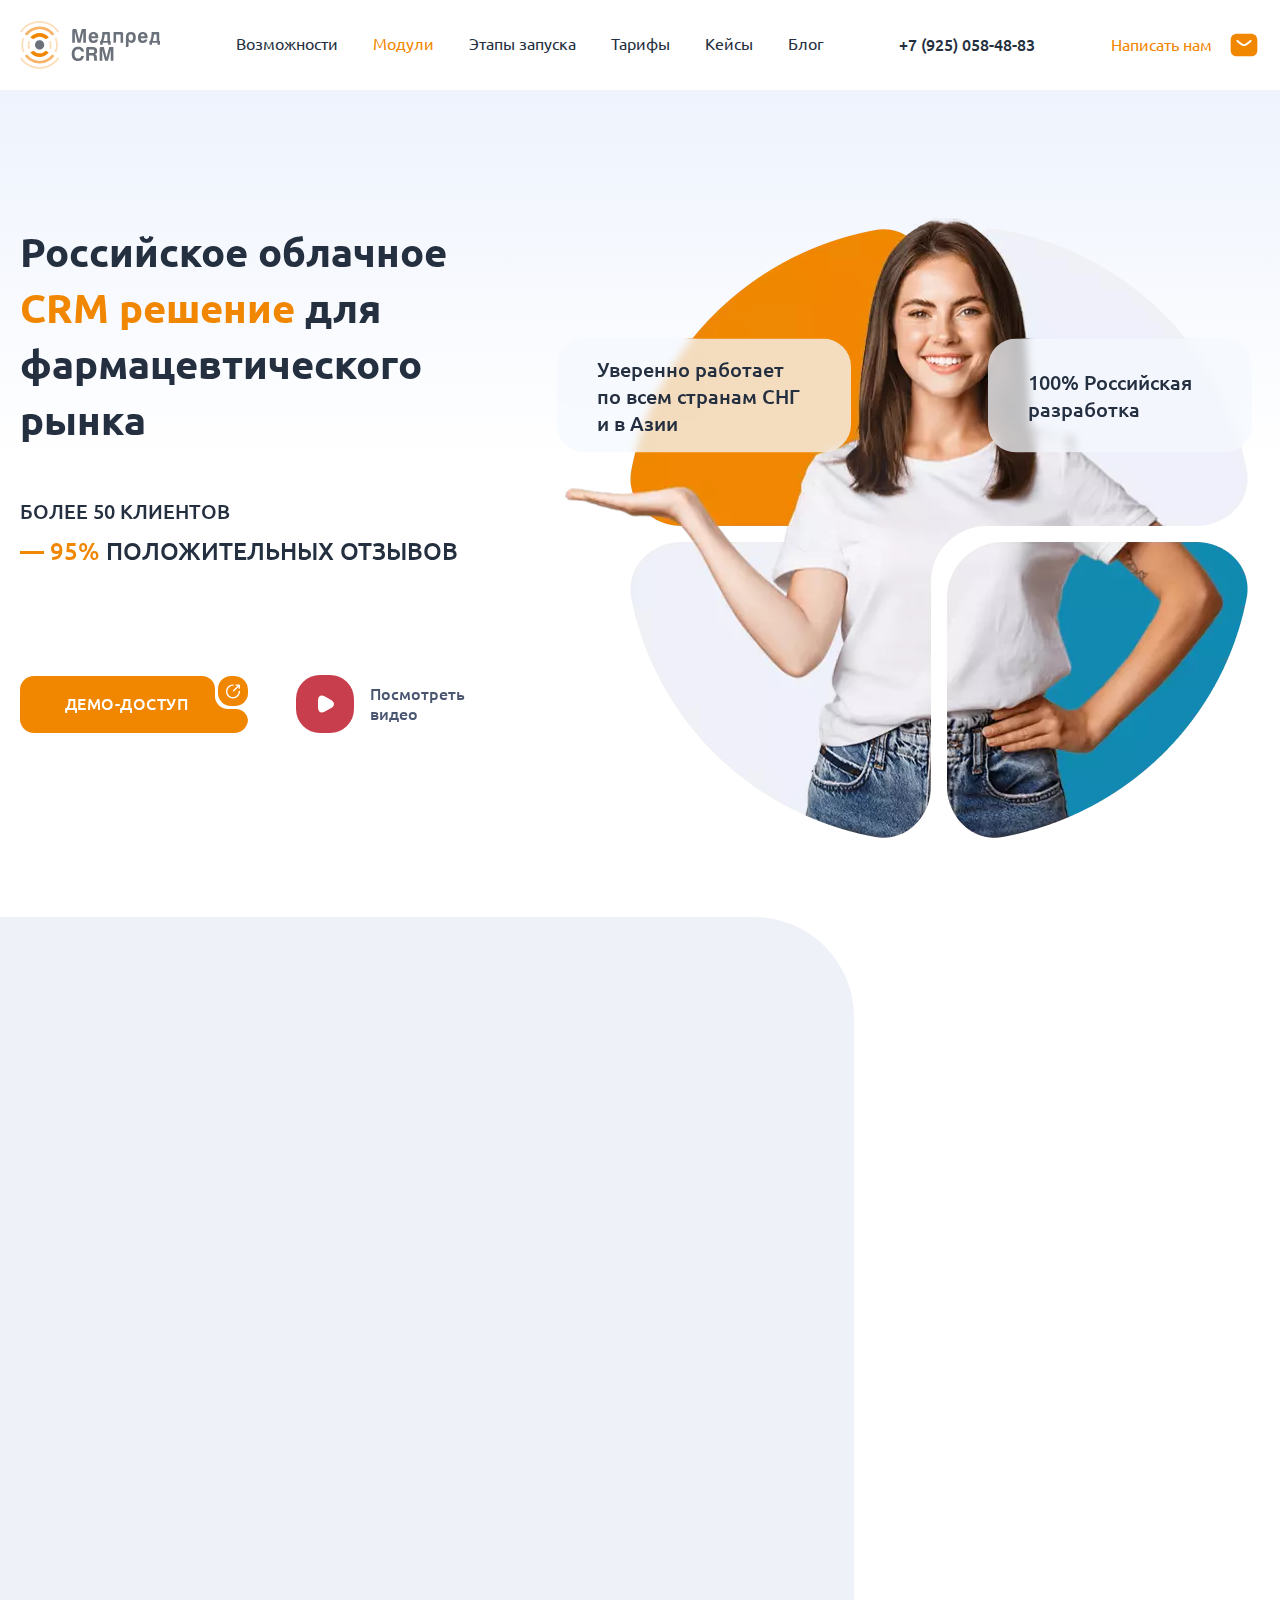
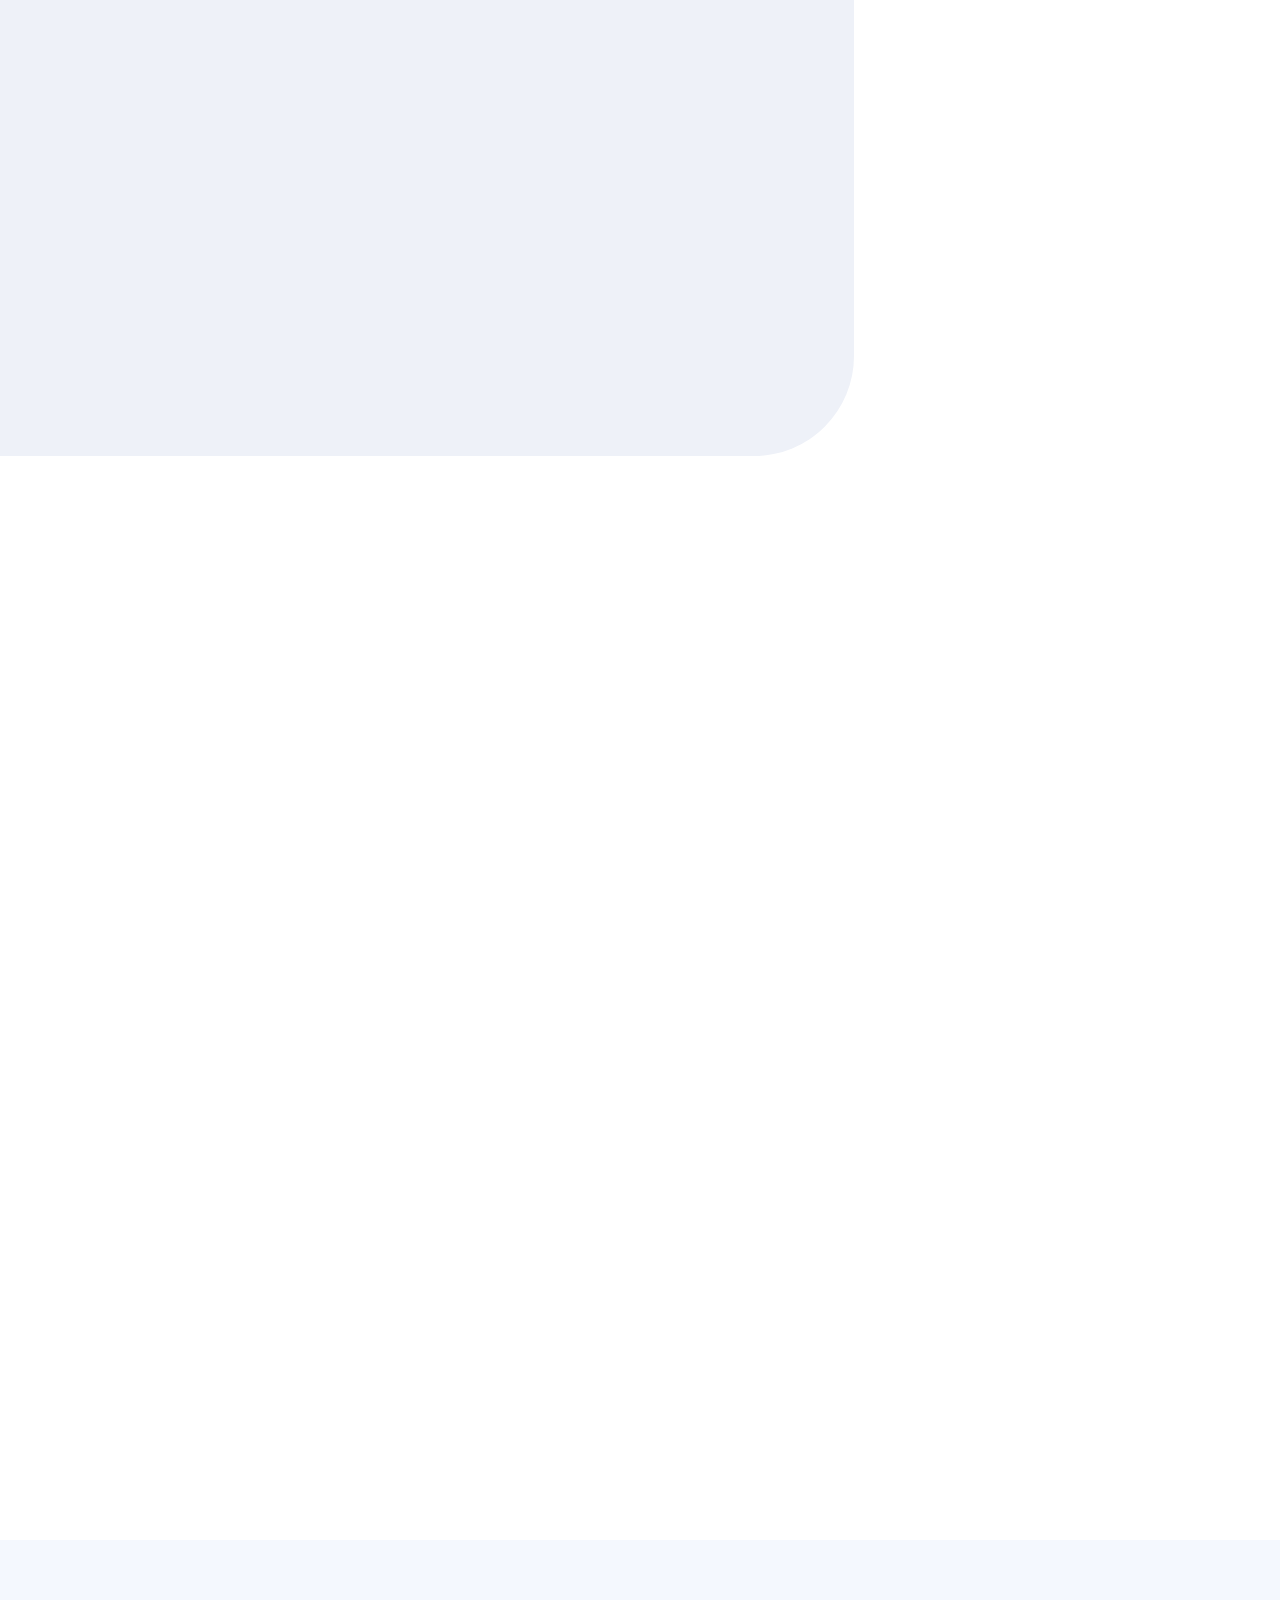
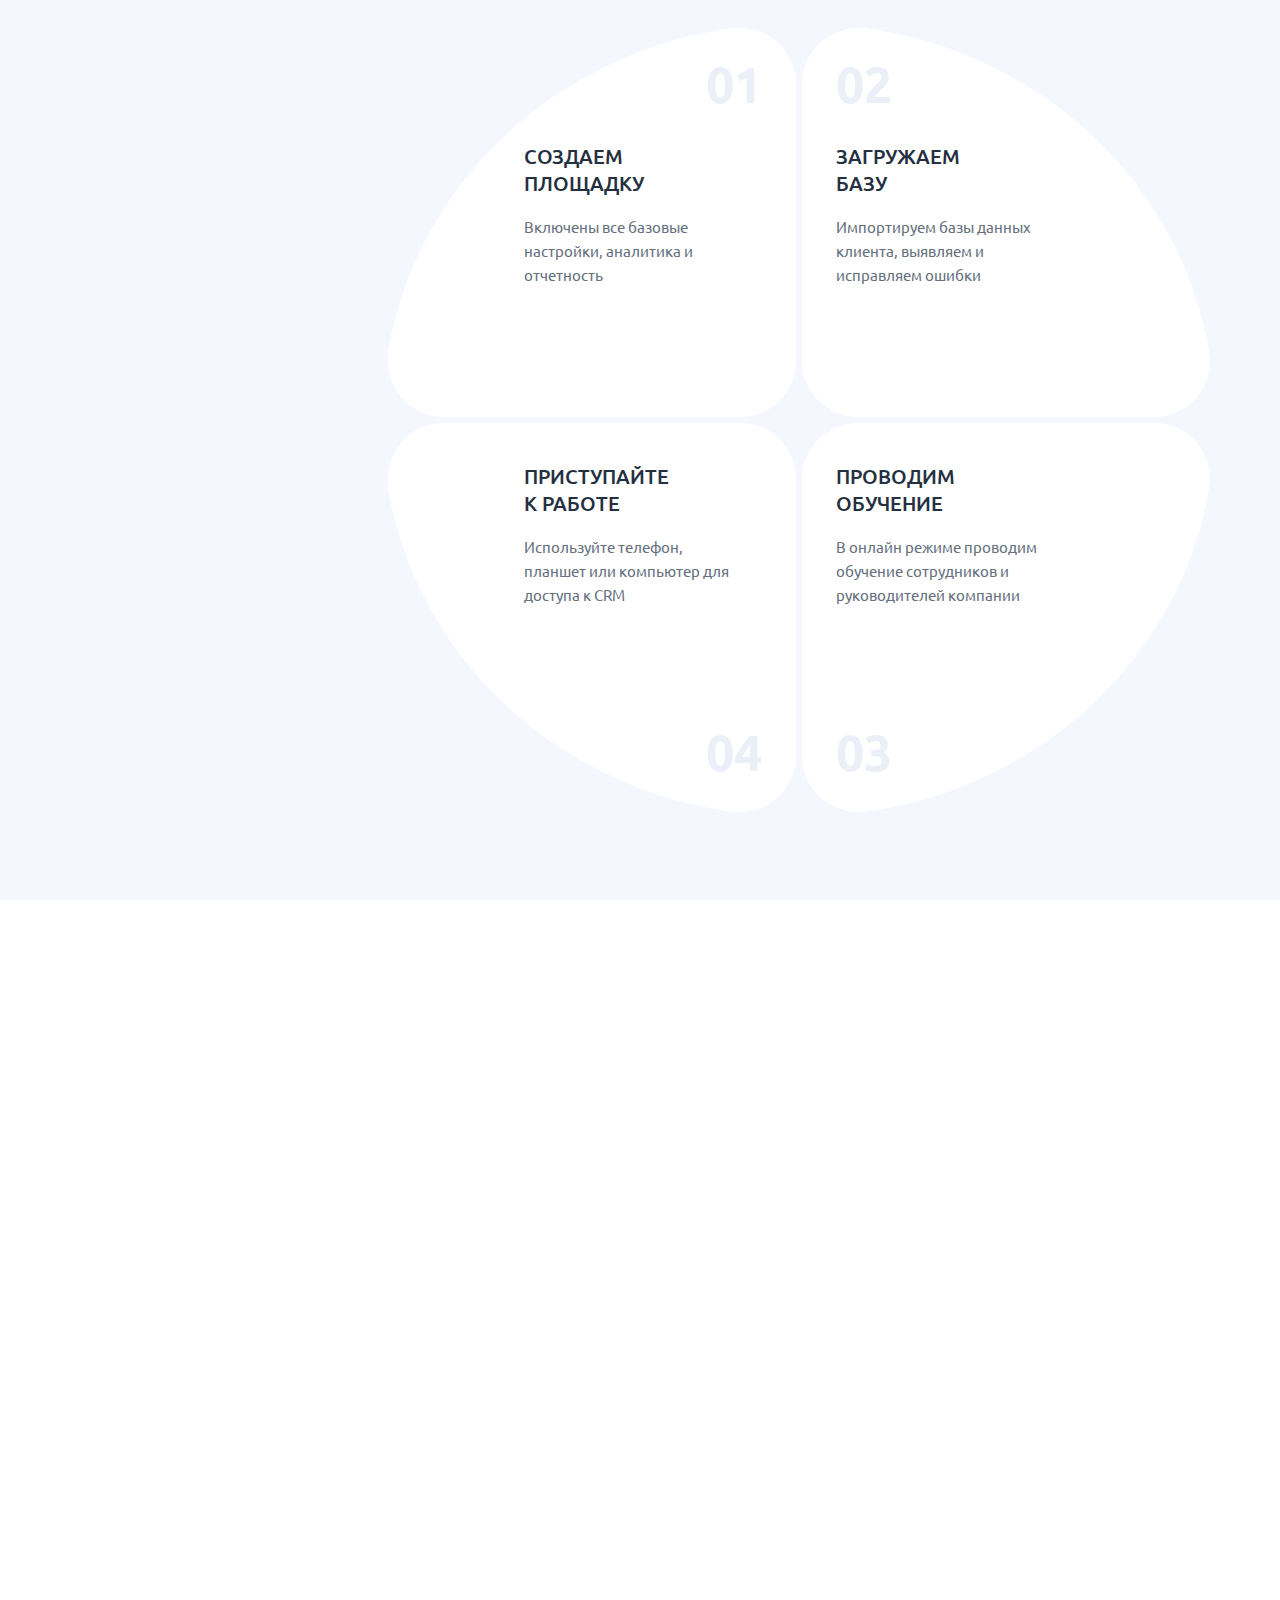
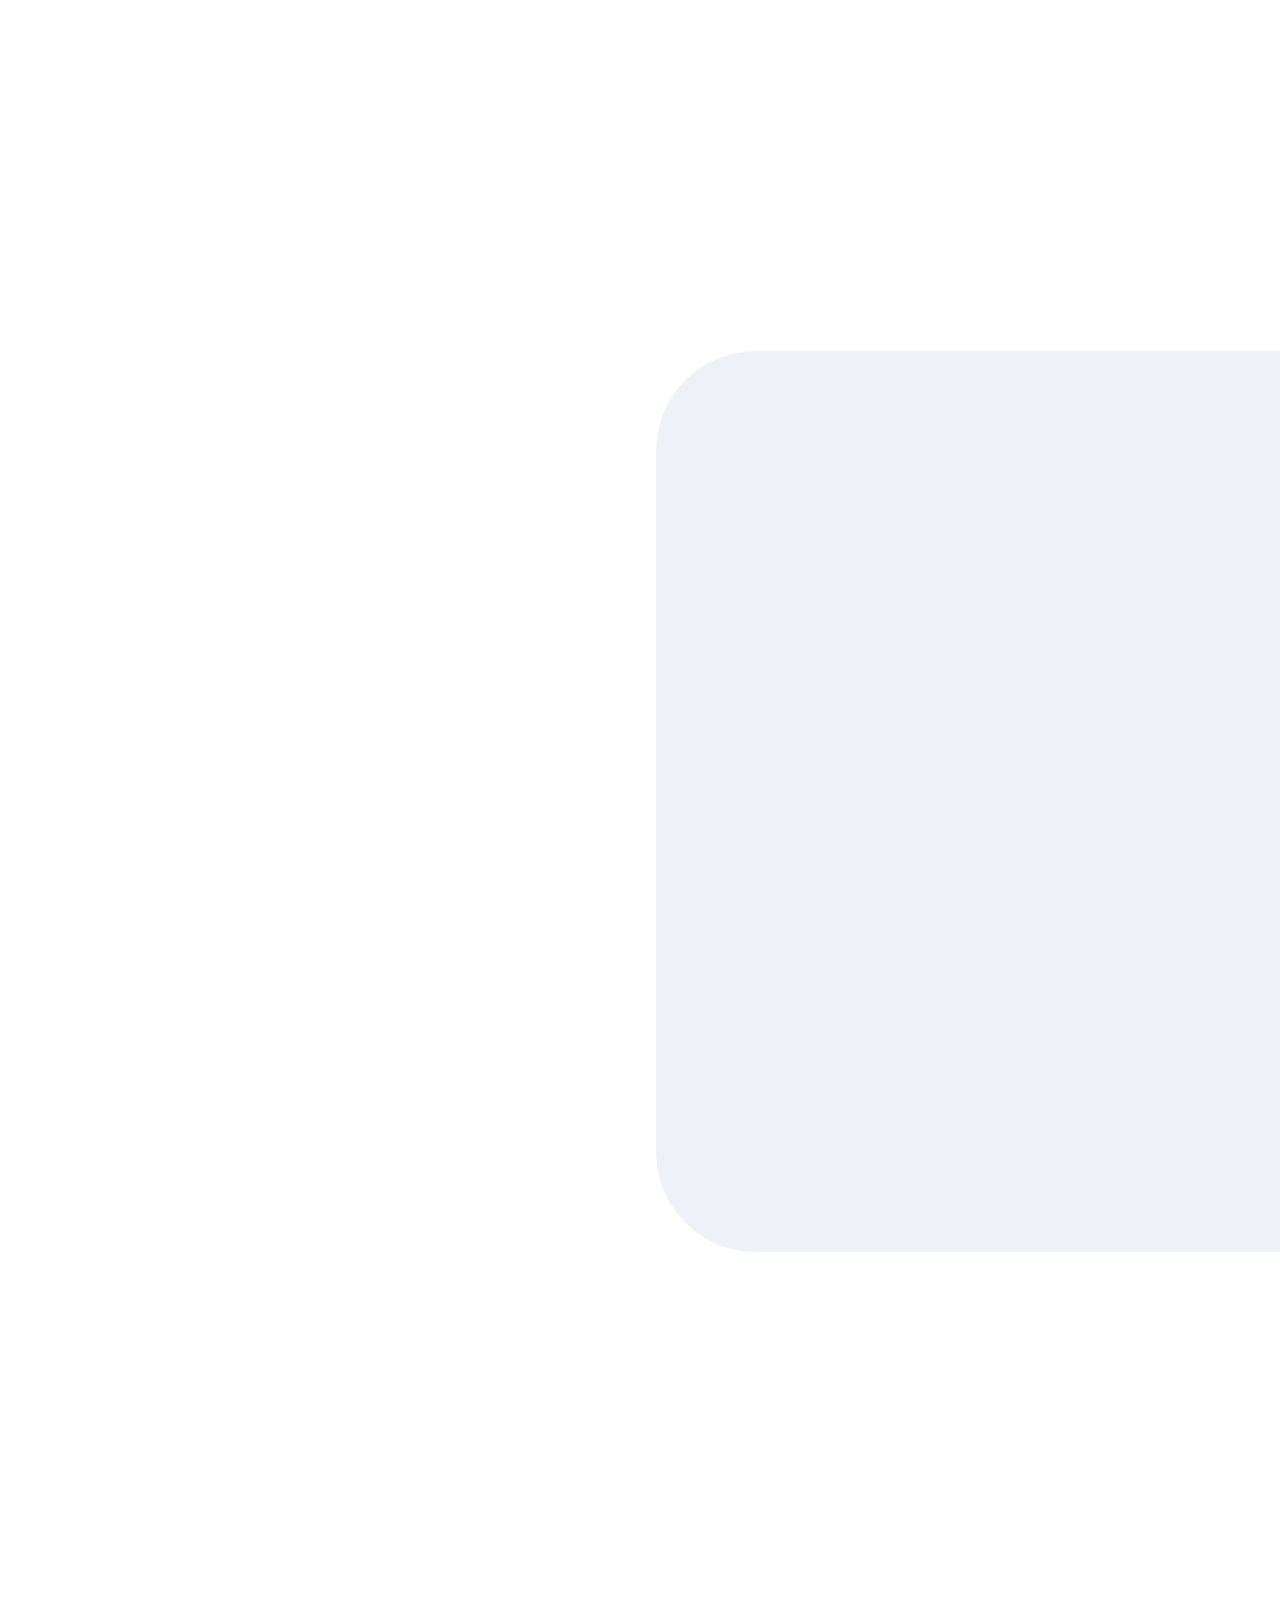
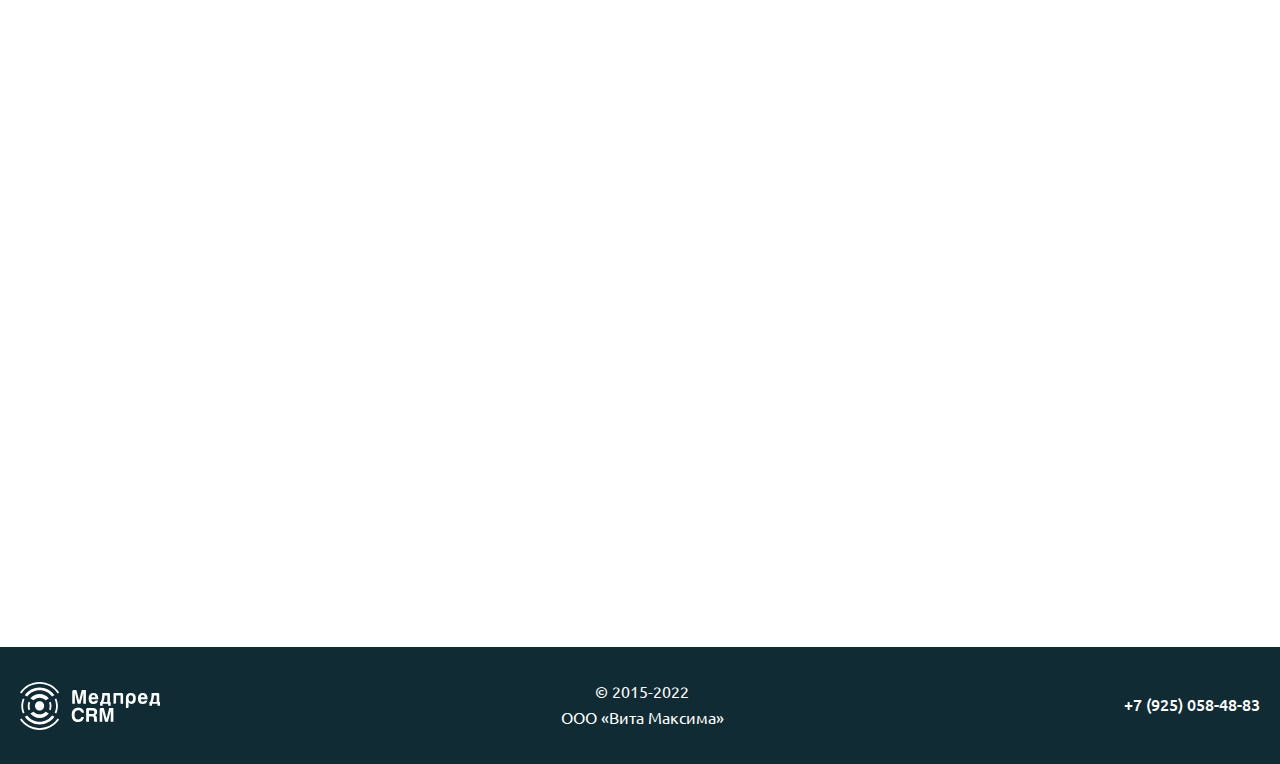
==== commit 0411486c: "Add files via upload" ====
--- a/index.html
+++ b/index.html
@@ -941,7 +941,8 @@
 				</div>
 			</div>
 			<div class="form-home__right">
-				<form action="#" class="main-form" data-aos="fade" data-aos-duration="1000">
+				<form action="#" method="post" enctype="multipart/form-data" class="main-form" data-aos="fade"
+					data-aos-duration="1000">
 					<div class="main-form__title">
 						Получите демо-доступ<br>
 						<span>на 14 дней</span>
@@ -992,7 +993,7 @@
 						</div>
 					</div>
 					<div class="main-form__btn">
-						<button type="submit" class="btn btn-orange">
+						<button type="submit" name="send" class="btn btn-orange">
 							<div class="btn__icon">
 								<div class="btn__elem-1"></div>
 								<svg>
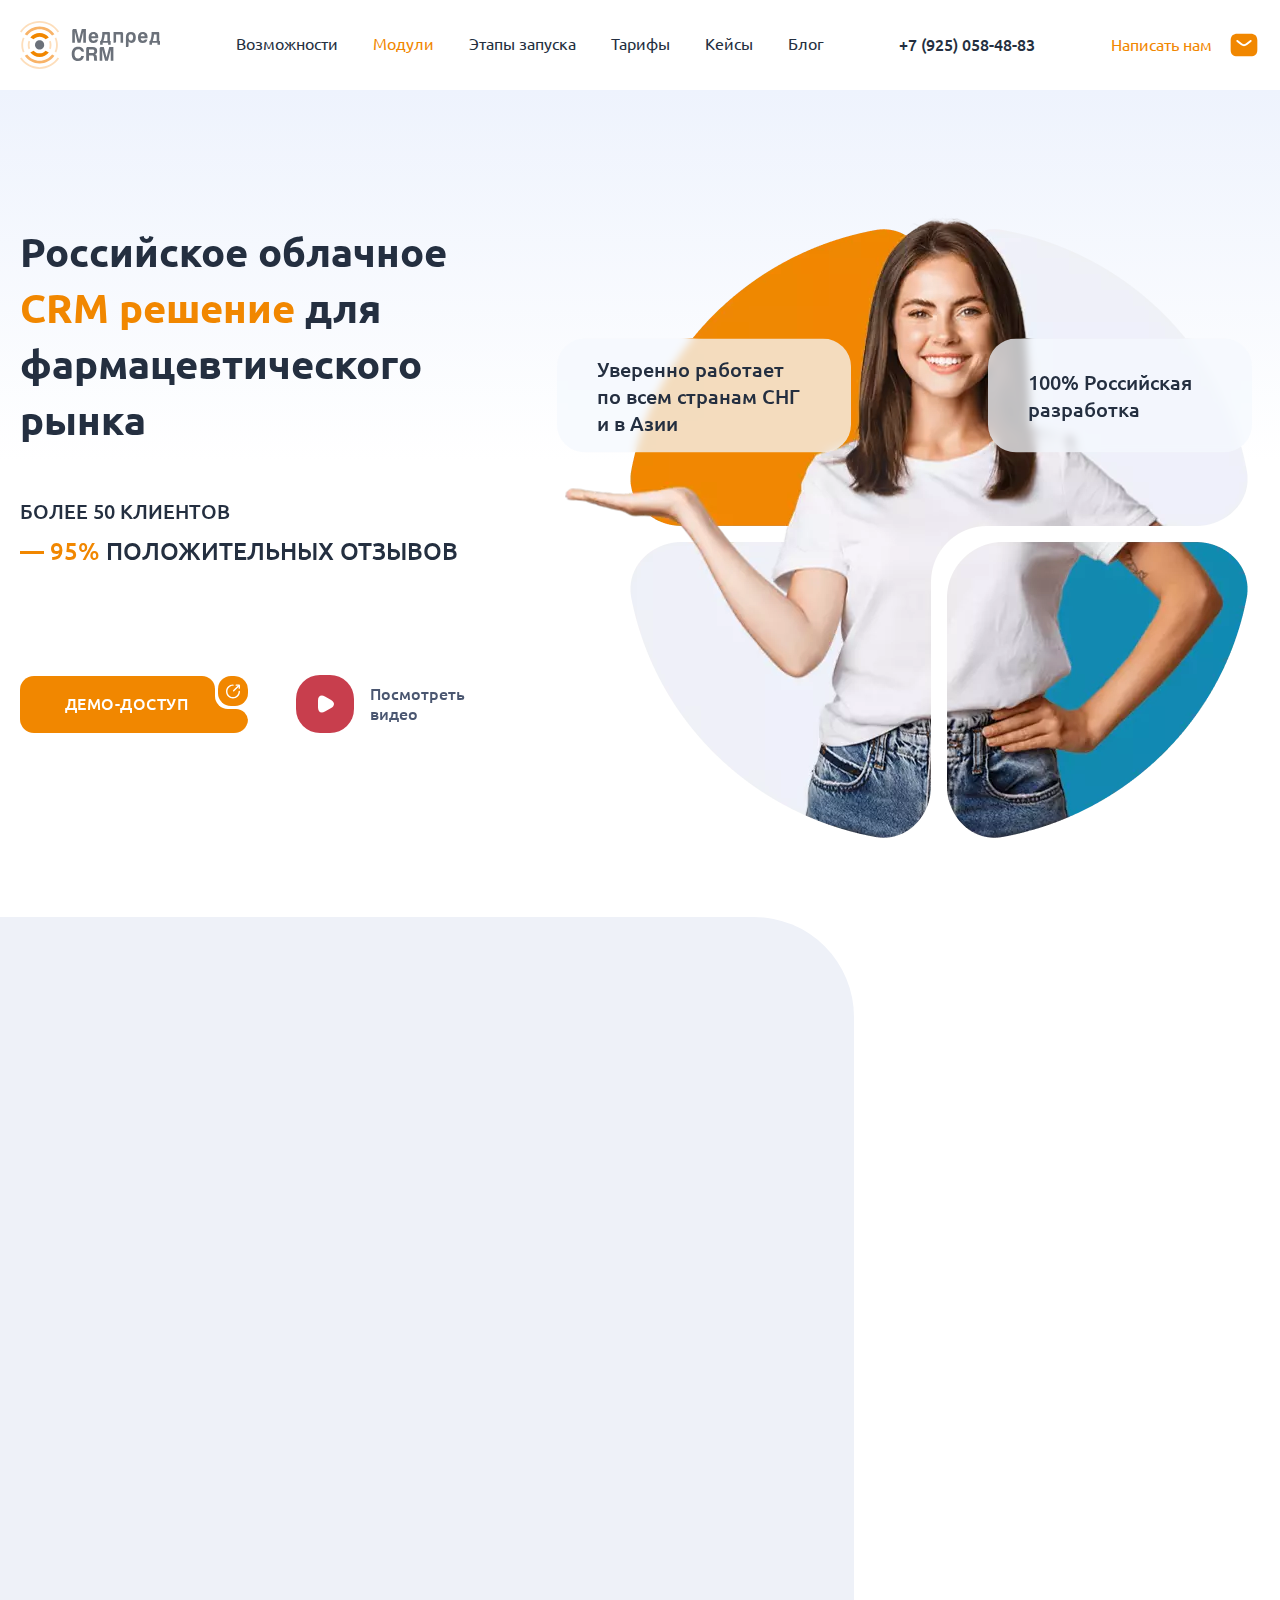
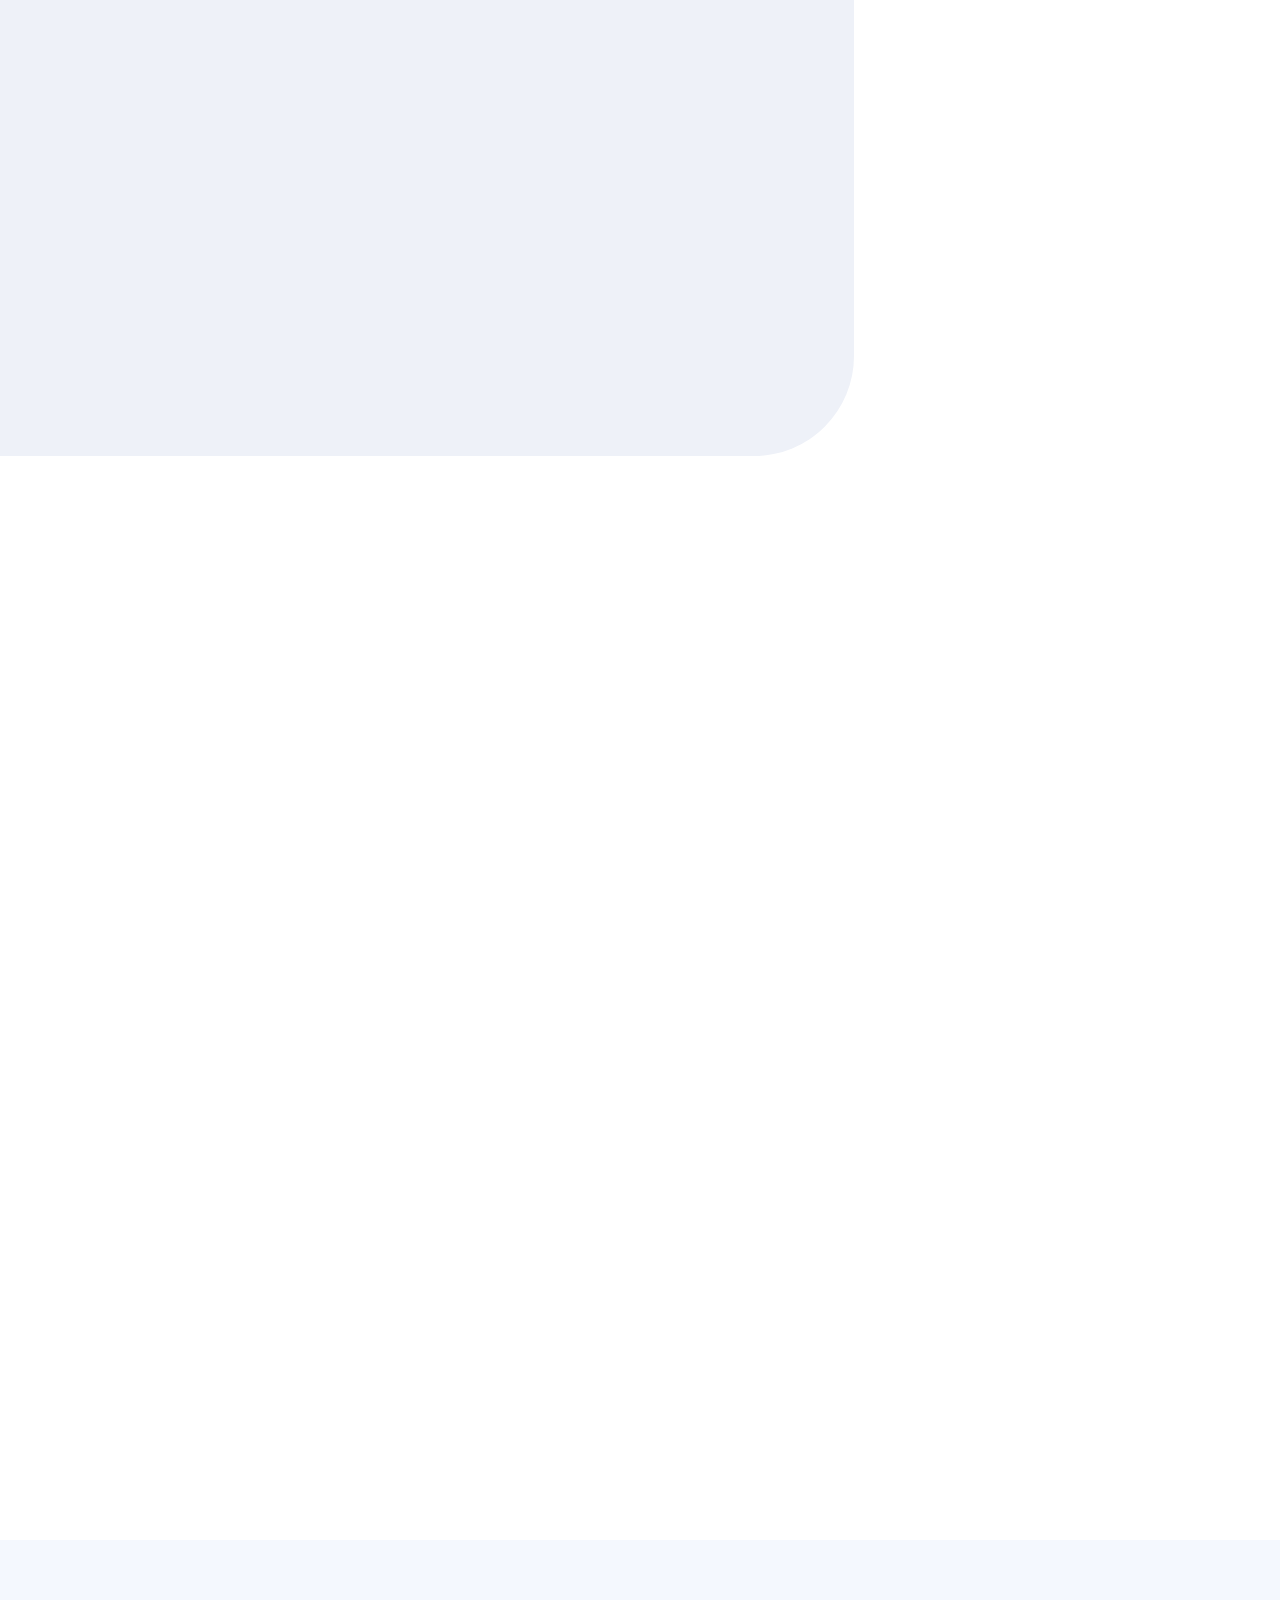
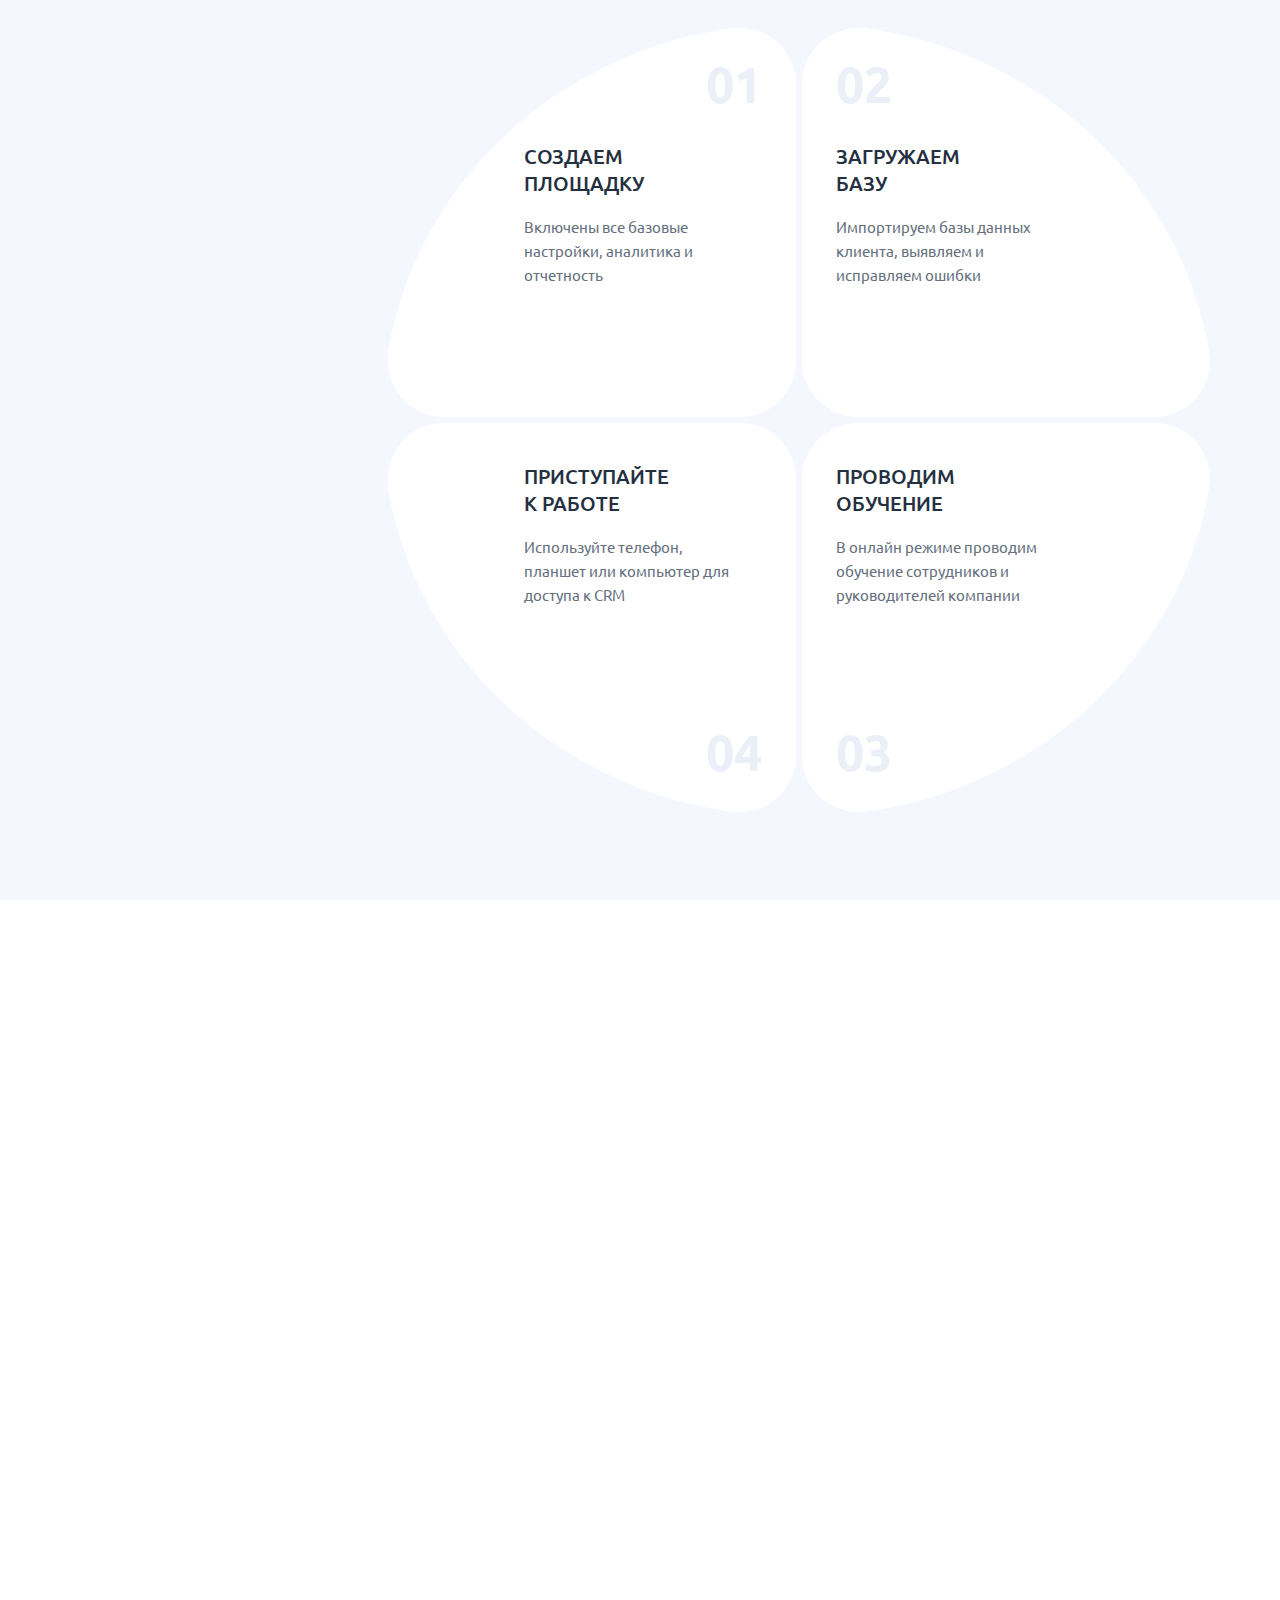
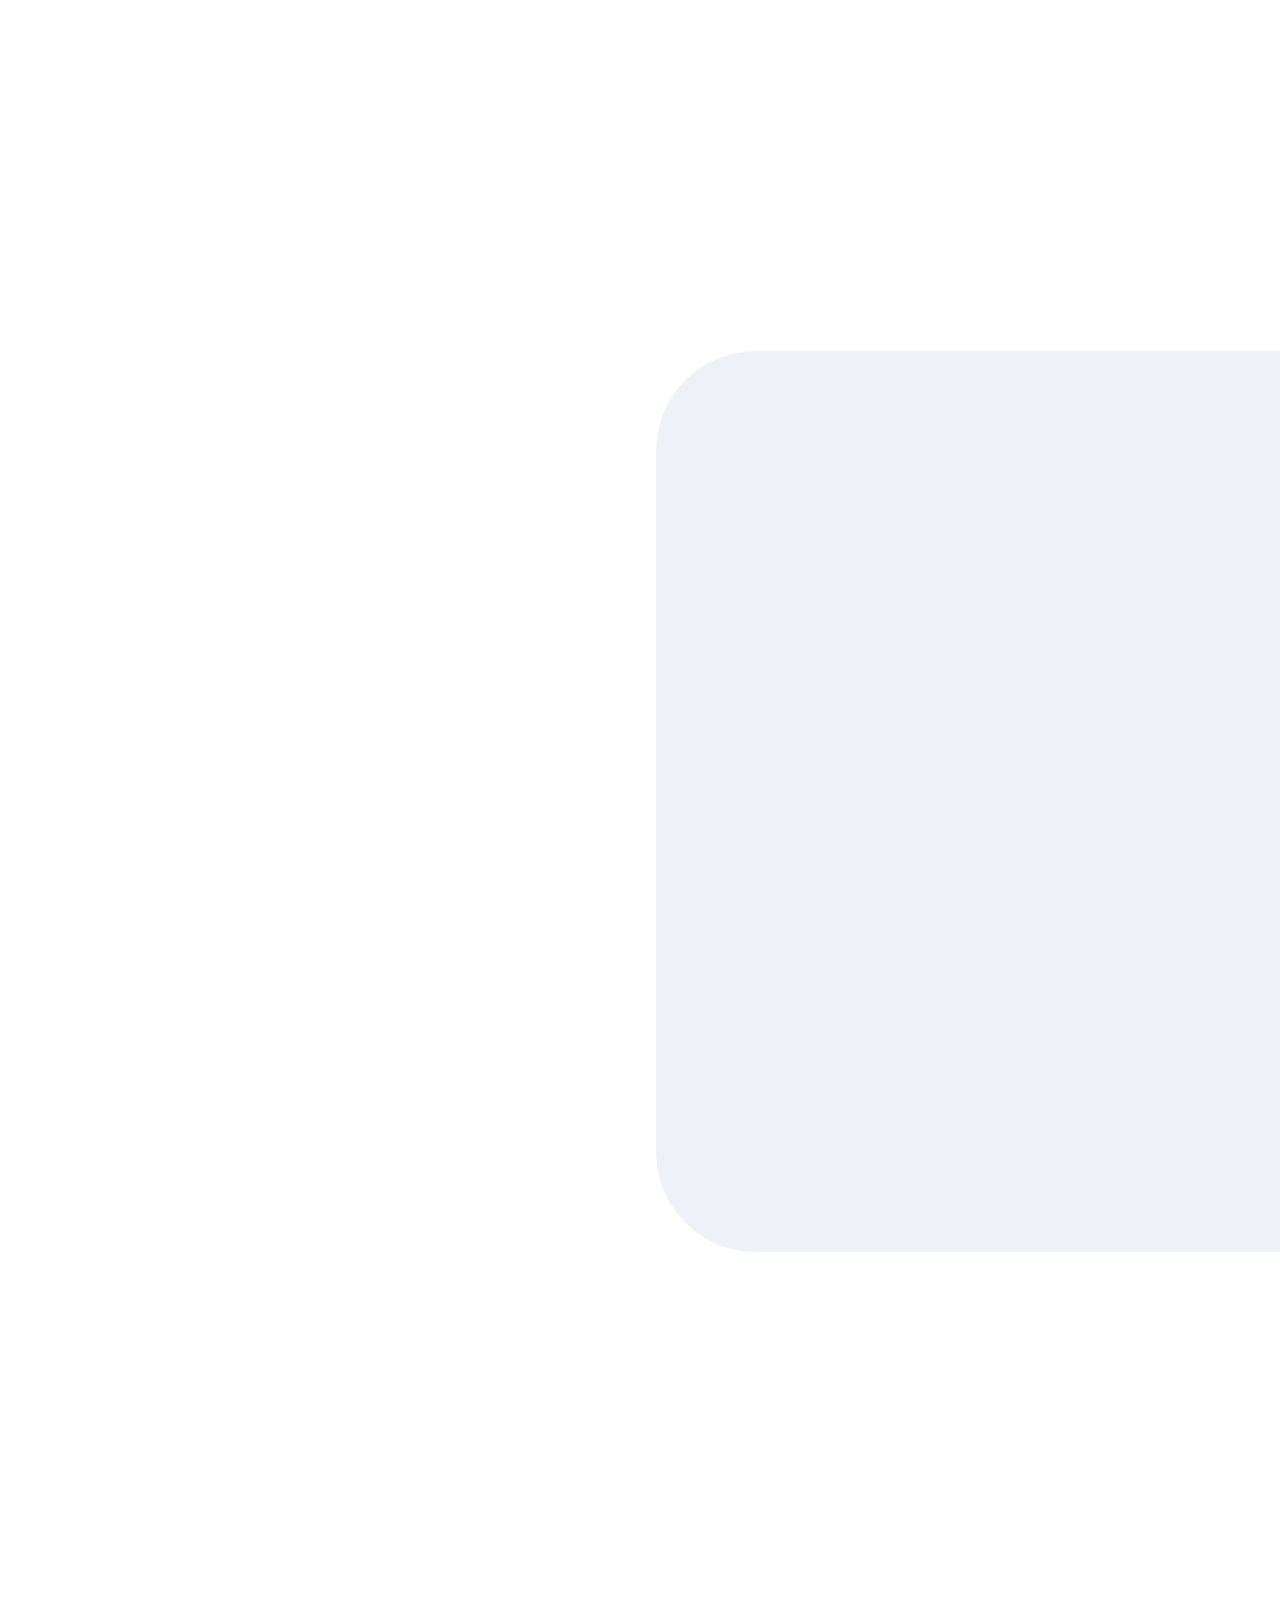
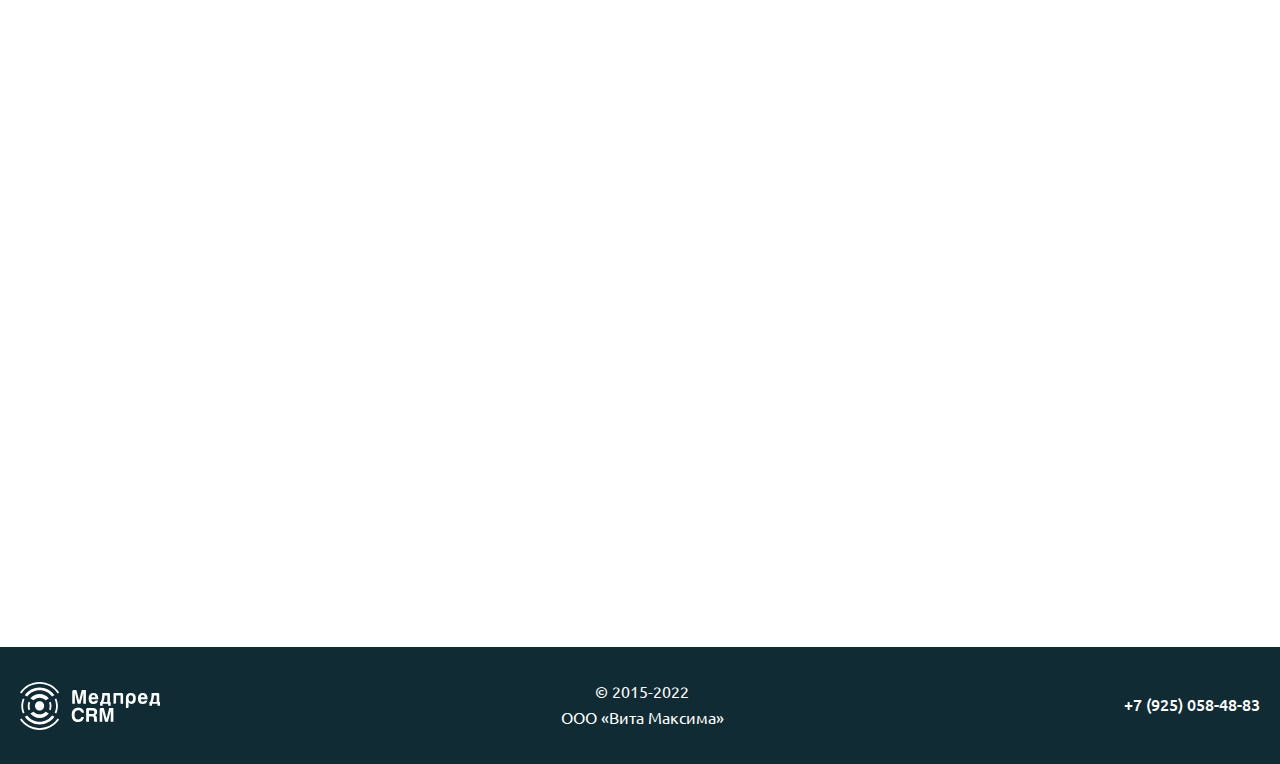
==== commit accd08b7: "Add files via upload" ====
--- a/index.html
+++ b/index.html
@@ -941,8 +941,7 @@
 				</div>
 			</div>
 			<div class="form-home__right">
-				<form action="#" method="post" enctype="multipart/form-data" class="main-form" data-aos="fade"
-					data-aos-duration="1000">
+				<form action="/test/mail.php" method="post" class="main-form" data-aos="fade" data-aos-duration="1000">
 					<div class="main-form__title">
 						Получите демо-доступ<br>
 						<span>на 14 дней</span>
